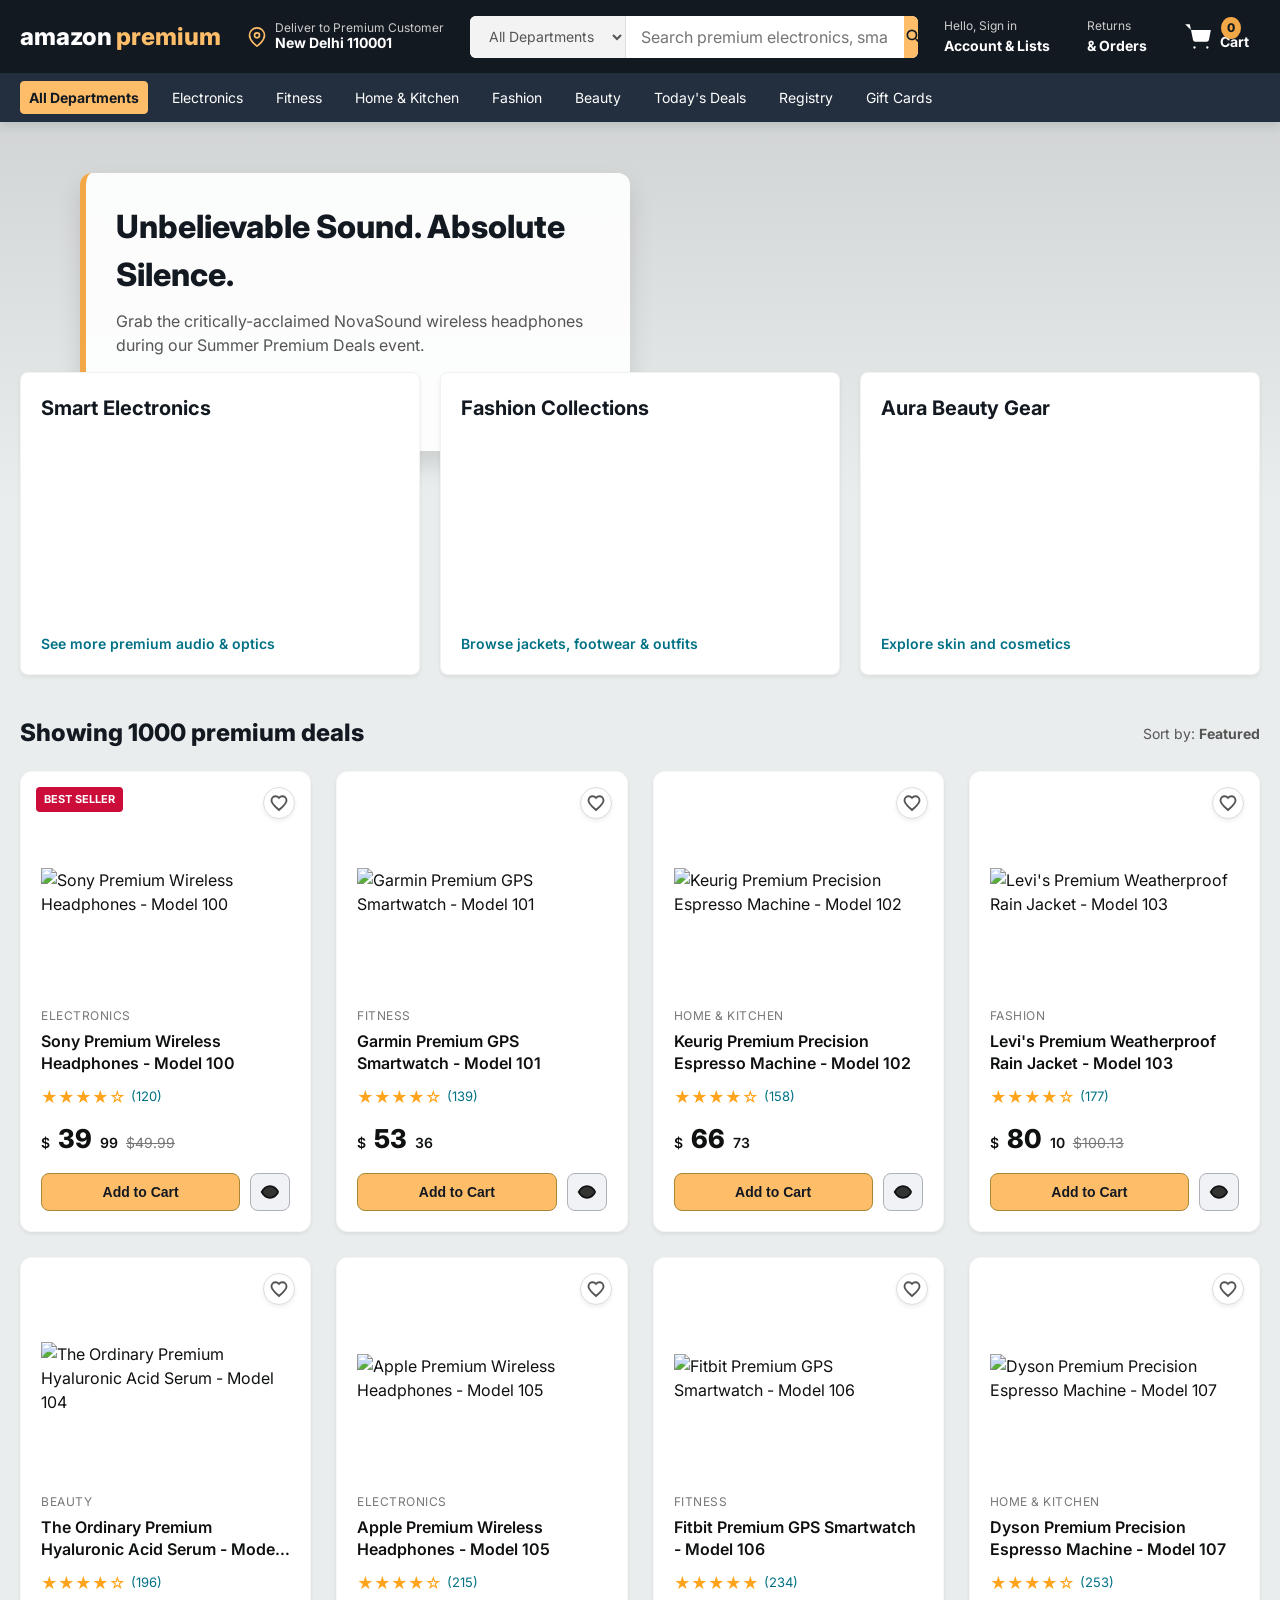
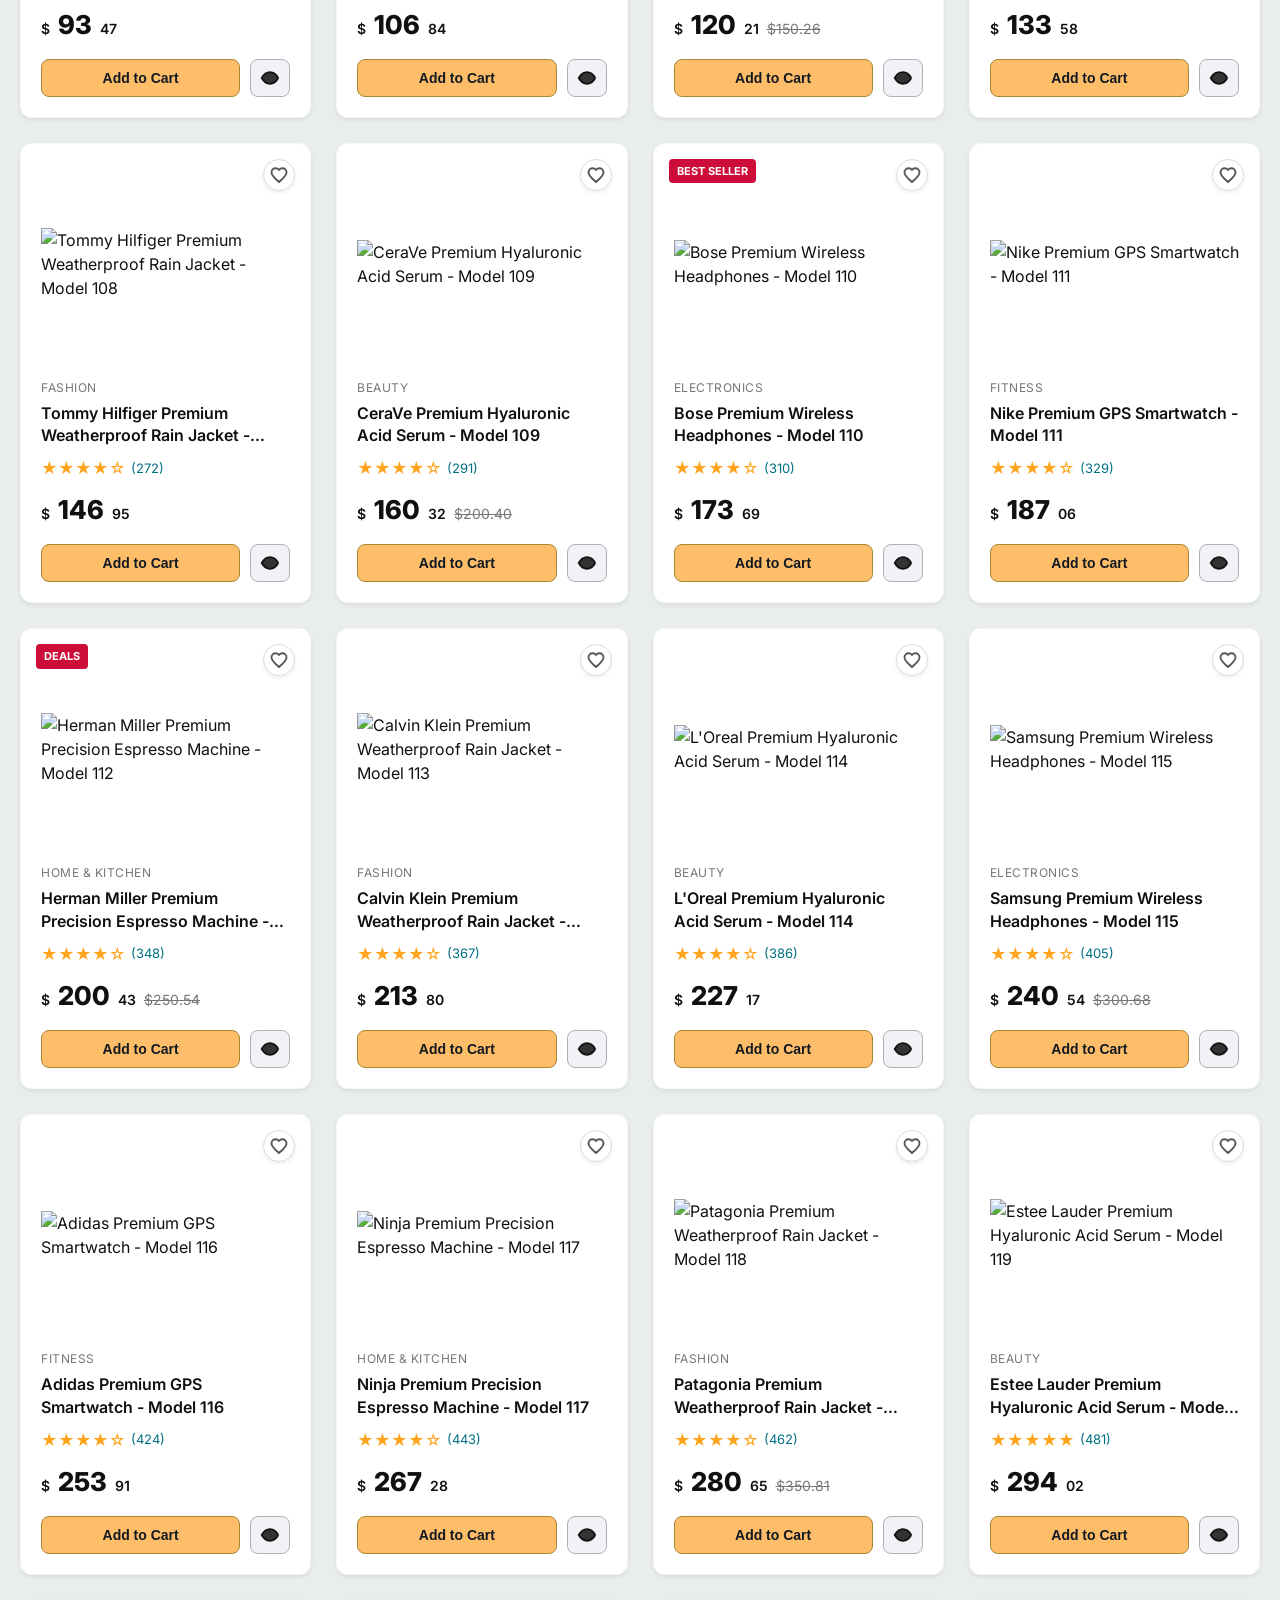
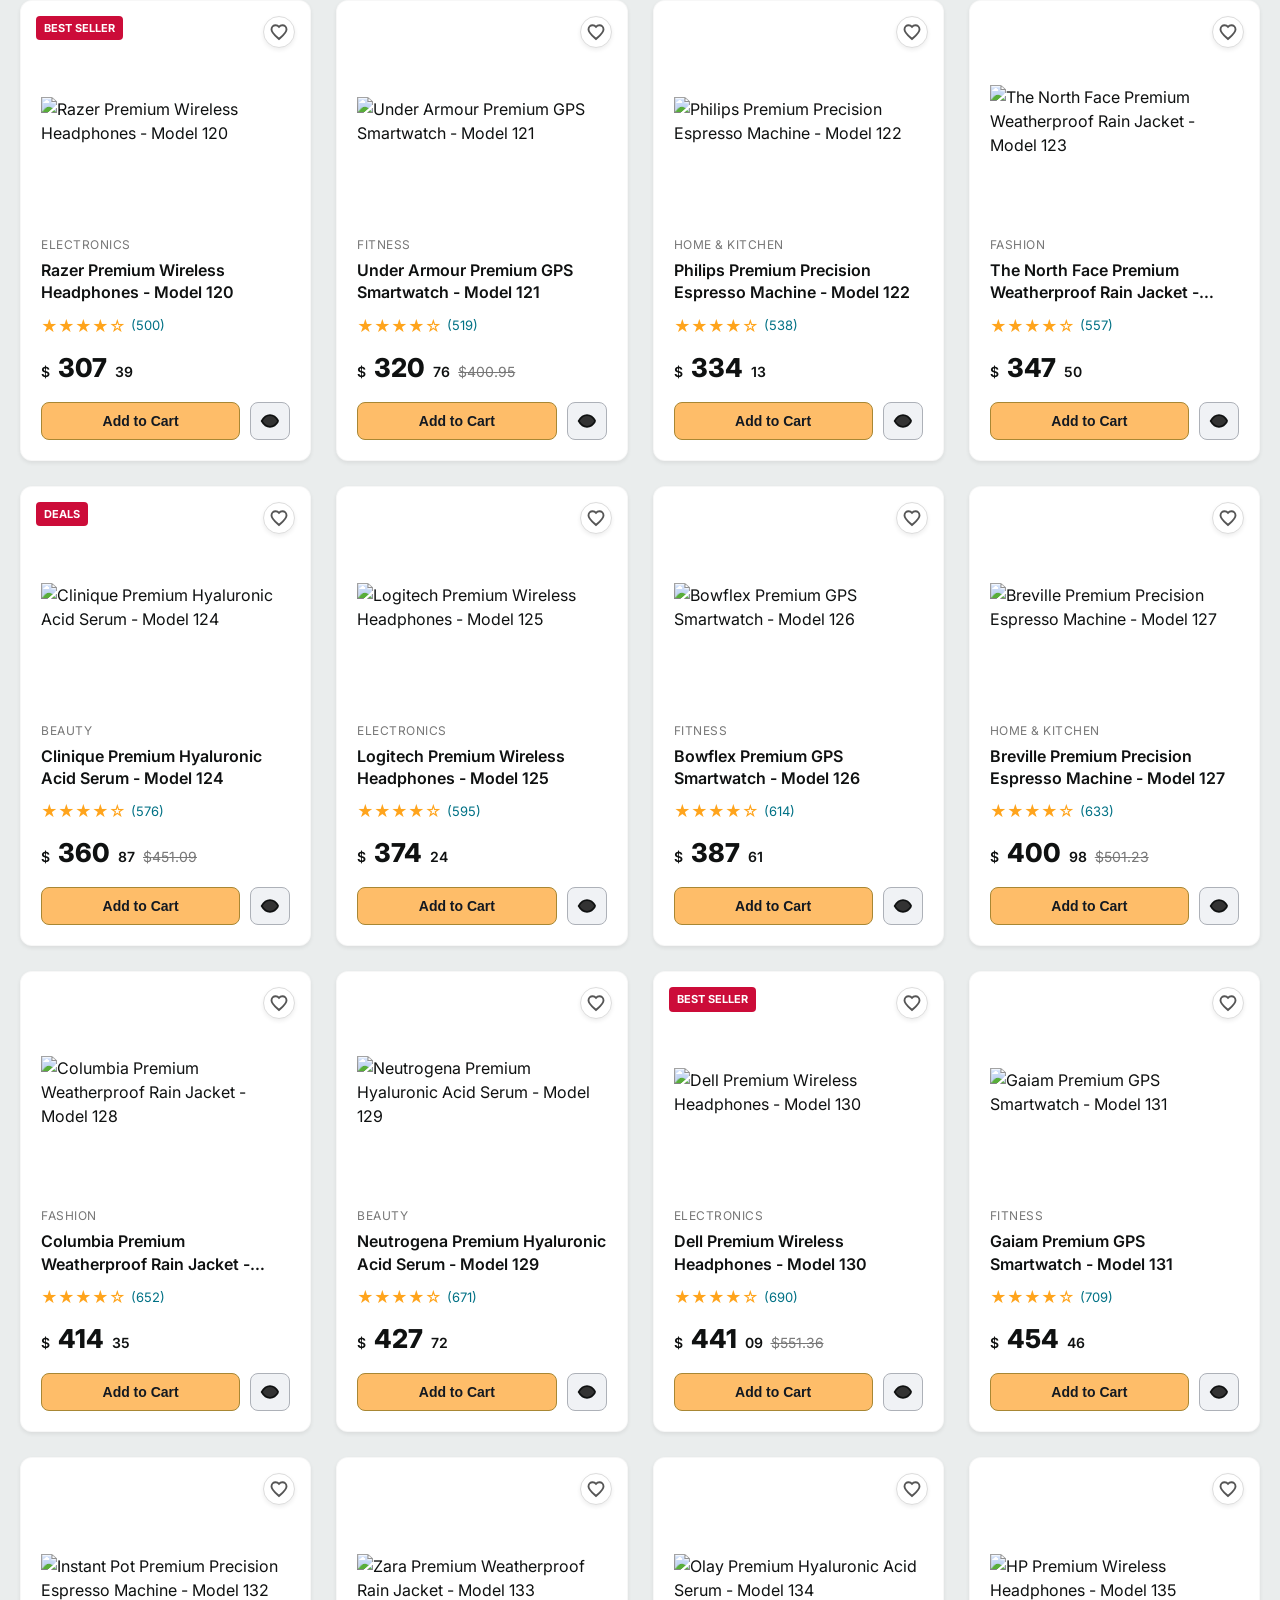
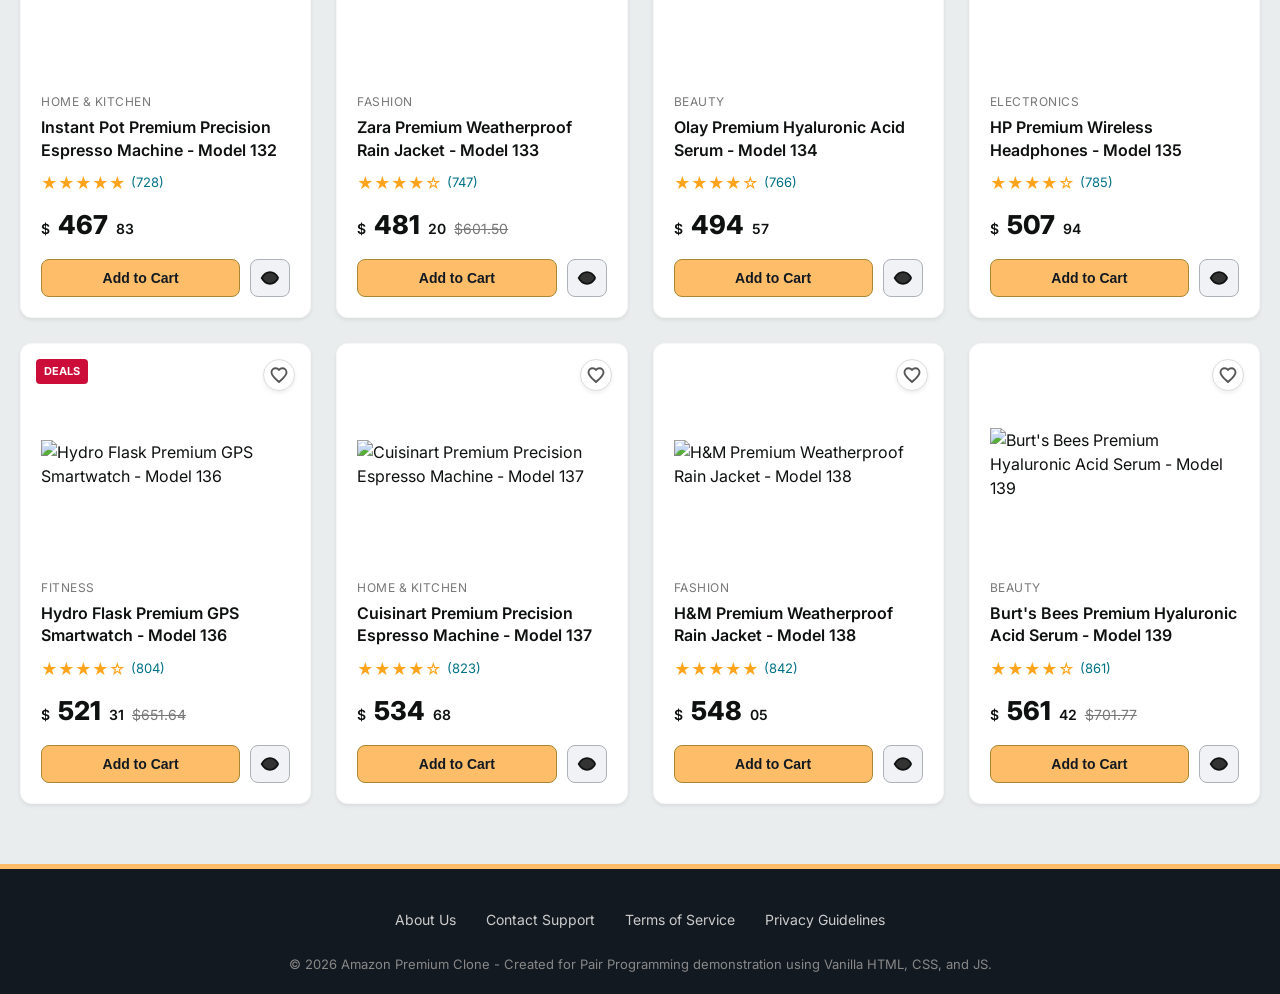
==== index.html @ 6dd083dd "Initial commit - Amazon Premium clone with 1000 products" ====
<!DOCTYPE html>
<html lang="en">
<head>
  <meta charset="UTF-8">
  <meta name="viewport" content="width=device-width, initial-scale=1.0">
  <title>Amazon Premium - Shop Smart Deals</title>
  <meta name="description" content="Discover premium electronics, home essentials, wellness fitness gear, and modern accessories on Amazon Premium. Fast simulated checkout and dynamic interactive features.">
  <link rel="stylesheet" href="styles.css">
  <link rel="preconnect" href="https://fonts.googleapis.com">
  <link rel="preconnect" href="https://fonts.gstatic.com" crossorigin>
  <link href="https://fonts.googleapis.com/css2?family=Inter:wght@300;400;500;600;700;800&display=swap" rel="stylesheet">
</head>
<body>

  <!-- Top Sticky Navigation Header -->
  <header>
    <div class="nav-main">
      <!-- Amazon Premium Logo -->
      <a href="#" class="brand-logo" id="header-logo">
        amazon<span>premium</span>
      </a>

      <!-- Delivery Location Selector (Interactive Mock) -->
      <div class="nav-location" id="nav-delivery-target" onclick="openAddressModal()">
        <!-- SVG Pin Icon -->
        <svg width="20" height="20" viewBox="0 0 24 24" fill="none" stroke="#febd69" stroke-width="2">
          <path d="M21 10c0 7-9 13-9 13s-9-6-9-13a9 9 0 0 1 18 0z"></path>
          <circle cx="12" cy="10" r="3"></circle>
        </svg>
        <div class="nav-location-text" id="header-delivery-label">
          Deliver to Customer
          <strong>New Delhi 110001</strong>
        </div>
      </div>

      <!-- Live Search / Category Filters Bar -->
      <div class="nav-search">
        <select class="search-select" id="search-dept-select">
          <option value="All">All Departments</option>
          <option value="Electronics">Electronics</option>
          <option value="Fitness">Fitness</option>
          <option value="Home & Kitchen">Home & Kitchen</option>
          <option value="Fashion">Fashion</option>
          <option value="Beauty">Beauty</option>
        </select>
        <input type="text" class="search-input" placeholder="Search premium electronics, smart home, fitness gear..." id="search-input-field">
        <button class="search-btn" id="search-submit-btn">
          <svg viewBox="0 0 24 24">
            <path d="M15.5 14h-.79l-.28-.27A6.471 6.471 0 0 0 16 9.5 6.5 6.5 0 1 0 9.5 16c1.61 0 3.09-.59 4.23-1.57l.27.28v.79l5 4.99L20.49 19l-4.99-5zm-6 0C7.01 14 5 11.99 5 9.5S7.01 5 9.5 5 14 7.01 14 9.5 11.99 14 9.5 14z"/>
          </svg>
        </button>
      </div>

      <!-- Right Header Actions -->
      <div class="nav-right-options">
        <!-- Interactive Sign-In Button Trigger -->
        <div class="nav-opt" id="header-account-trigger-text" onclick="openAccountModal()">
          <span class="nav-opt-line-1">Hello, Sign in</span>
          <span class="nav-opt-line-2">Account & Lists</span>
        </div>

        <div class="nav-opt" onclick="openTrackingModal()">
          <span class="nav-opt-line-1">Returns</span>
          <span class="nav-opt-line-2">& Orders</span>
        </div>

        <!-- Interactive Cart Trigger Badge -->
        <div class="nav-cart" id="nav-cart-trigger" onclick="toggleCartDrawer(true)">
          <svg viewBox="0 0 24 24">
            <circle cx="9" cy="21" r="1"></circle>
            <circle cx="20" cy="21" r="1"></circle>
            <path d="M1 1h4l2.68 13.39a2 2 0 0 0 2 1.61h9.72a2 2 0 0 0 2-1.61L23 6H6"></path>
          </svg>
          <span class="cart-count" id="cart-count-badge">0</span>
          <span class="nav-opt-line-2" style="margin-top: 10px;">Cart</span>
        </div>
      </div>
    </div>

    <!-- Sub-navigation Category Departments -->
    <div class="nav-sub">
      <div class="nav-sub-item active" data-category="All">All Departments</div>
      <div class="nav-sub-item" data-category="Electronics">Electronics</div>
      <div class="nav-sub-item" data-category="Fitness">Fitness</div>
      <div class="nav-sub-item" data-category="Home & Kitchen">Home & Kitchen</div>
      <div class="nav-sub-item" data-category="Fashion">Fashion</div>
      <div class="nav-sub-item" data-category="Beauty">Beauty</div>
      <div class="nav-sub-item" onclick="showDashboard('deals')">Today's Deals</div>
      <div class="nav-sub-item" onclick="showDashboard('registry')">Registry</div>
      <div class="nav-sub-item" onclick="showDashboard('giftcards')">Gift Cards</div>
    </div>
  </header>

  <!-- Auto-sliding Premium Hero Banner Carousel -->
  <section class="hero-slider">
    <!-- Slide 1 -->
    <div class="slide active" style="background-image: linear-gradient(rgba(0,0,0,0.1), rgba(234,237,237,1)), url('https://images.unsplash.com/photo-1607082348824-0a96f2a4b9da?auto=format&fit=crop&w=1600&q=80');">
      <div class="slide-content">
        <h2>Unbelievable Sound. Absolute Silence.</h2>
        <p>Grab the critically-acclaimed NovaSound wireless headphones during our Summer Premium Deals event.</p>
        <a href="#products-feed" class="slide-btn">Shop Deal Now</a>
      </div>
    </div>
    <!-- Slide 2 -->
    <div class="slide" style="background-image: linear-gradient(rgba(0,0,0,0.1), rgba(234,237,237,1)), url('https://images.unsplash.com/photo-1483985988355-763728e1935b?auto=format&fit=crop&w=1600&q=80');">
      <div class="slide-content">
        <h2>Modern Living Redefined</h2>
        <p>Elevate your everyday spaces with smart barista makers, lumbar ergonomic office units, and hands-free LiDAR robot sweepers.</p>
        <a href="#products-feed" class="slide-btn">Explore Home Essentials</a>
      </div>
    </div>
  </section>

  <!-- Main Feed Area -->
  <main>
    <!-- Featured Promotion Cards Tiles -->
    <div class="category-promo-grid">
      <div class="promo-card">
        <h3>Smart Electronics</h3>
        <div class="promo-image-container">
          <div style="background: url('https://images.unsplash.com/photo-1527443224154-c4a3942d3acf?auto=format&fit=crop&w=400&q=80');"></div>
        </div>
        <a href="#products-feed" class="promo-link" onclick="document.querySelector('[data-category=Electronics]').click()">See more premium audio & optics</a>
      </div>

      <div class="promo-card">
        <h3>Fashion Collections</h3>
        <div class="promo-image-container">
          <div style="background: url('https://images.unsplash.com/photo-1525507119028-ed4c629a60a3?auto=format&fit=crop&w=400&q=80');"></div>
        </div>
        <a href="#products-feed" class="promo-link" onclick="document.querySelector('[data-category=Fashion]').click()">Browse jackets, footwear & outfits</a>
      </div>

      <div class="promo-card">
        <h3>Aura Beauty Gear</h3>
        <div class="promo-image-container">
          <div style="background: url('https://images.unsplash.com/photo-1596462502278-27bfdc403348?auto=format&fit=crop&w=400&q=80');"></div>
        </div>
        <a href="#products-feed" class="promo-link" onclick="document.querySelector('[data-category=Beauty]').click()">Explore skin and cosmetics</a>
      </div>
    </div>

    <!-- Active Products Feed Grid Title -->
    <div class="products-section-title" id="products-feed-title-row">
      <span id="results-count">Showing 1000 premium deals</span>
      <span style="font-size: 14px; font-weight: normal; color: #555;">Sort by: <strong>Featured</strong></span>
    </div>

    <div class="products-feed-grid" id="products-feed">
      <!-- Dynamic Products injected by app.js -->
    </div>

    <!-- ================= DYNAMIC DASHBOARD PANELS ================= -->

    <!-- PANEL 1: TODAY'S DEALS -->
    <div class="dashboard-view-panel" id="dashboard-deals">
      <h2 style="margin-bottom: 10px; color: var(--amazon-dark); font-size: 26px;">Today's Lightning Deals</h2>
      <p style="color: #666; margin-bottom: 20px;">Limited-time offers on premium items. Grab yours before they are fully claimed!</p>
      
      <div class="deals-timer-row">
        <span>⚡ LIGHTNING OFFERS ACTIVE</span>
        <span style="font-size: 18px;">Deals Expire In: <strong id="deals-time-string" style="color: #cc0c39;">04h : 30m : 00s</strong></span>
      </div>

      <div class="deals-grid" id="deals-items-grid">
        <!-- Injected dynamically in app.js -->
      </div>
    </div>

    <!-- PANEL 2: REGISTRY -->
    <div class="dashboard-view-panel" id="dashboard-registry">
      <h2 style="margin-bottom: 10px; color: var(--amazon-dark); font-size: 26px;">Premium Registry Finder</h2>
      <p style="color: #666; margin-bottom: 25px;">Create a collection of products for your life's milestone celebrations or browse active registries.</p>
      
      <div class="giftcard-layout" style="grid-template-columns: 1.2fr 1fr;">
        <!-- Find / Create Form -->
        <div style="border: 1px solid #ddd; border-radius: 8px; padding: 25px; background-color: #fafafa;">
          <h3 style="margin-bottom: 15px; color: var(--amazon-dark);">Create Your Registry</h3>
          <form id="registry-form-tag" onsubmit="createNewRegistry(event)">
            <div class="form-group">
              <label for="registry-creator-name">Registrant Name</label>
              <input type="text" id="registry-creator-name" class="form-control" placeholder="E.g., Sarah & John" required>
            </div>
            <div class="form-group">
              <label for="registry-creator-type">Celebration Type</label>
              <select id="registry-creator-type" class="form-control" style="background-color: white;">
                <option value="Wedding">Wedding Celebration</option>
                <option value="Baby Shower">Baby Shower / Infant arrival</option>
                <option value="Housewarming">New Housewarming List</option>
                <option value="Birthday">Special Birthday Registry</option>
              </select>
            </div>
            <div class="form-group">
              <label for="registry-creator-date">Event Date</label>
              <input type="date" id="registry-creator-date" class="form-control" required>
            </div>
            <button type="submit" class="btn-primary" style="width: 100%; padding: 12px; margin-top: 10px;">Register List Securely</button>
          </form>
        </div>

        <!-- Registry Feed -->
        <div>
          <h3 style="margin-bottom: 15px; color: var(--amazon-dark);">Active Community Registries</h3>
          <div id="active-registries-feed">
            <!-- Injected dynamically in app.js -->
          </div>
        </div>
      </div>
    </div>

    <!-- PANEL 3: GIFT CARDS -->
    <div class="dashboard-view-panel" id="dashboard-giftcards">
      <h2 style="margin-bottom: 10px; color: var(--amazon-dark); font-size: 26px;">Amazon Premium Gift Cards Wallet</h2>
      <p style="color: #666; margin-bottom: 35px;">Check balance, claim card codes, or purchase digital designs instantly.</p>
      
      <div class="giftcard-layout">
        <!-- Interactive Claim Box -->
        <div>
          <div class="giftcard-promo-card">
            <h3>amazon premium</h3>
            <div>
              <span style="font-size: 13px; opacity: 0.8; display: block;">Premium Member Wallet Balance</span>
              <strong style="font-size: 32px;" id="giftcard-wallet-bal">$0.00</strong>
            </div>
          </div>
          
          <div style="border: 1px solid #ddd; border-radius: 8px; padding: 25px; margin-top: 25px; background: #fafafa;">
            <h4 style="margin-bottom: 10px;">Claim a Gift Card Code</h4>
            <p style="font-size: 13px; color: #666; margin-bottom: 15px;">Try typing simulated codes like <strong>AMZ-GIFT-50</strong> (claims $50) or <strong>AMZ-GIFT-100</strong> (claims $100) to credit your wallet!</p>
            <div class="form-group">
              <input type="text" id="giftcard-code-input" class="form-control" placeholder="E.g., AMZ-GIFT-100" style="text-transform: uppercase;">
            </div>
            <button class="btn-primary" style="width: 100%; padding: 12px;" onclick="claimGiftCardCode()">Redeem Balance</button>
          </div>
        </div>

        <!-- Design Catalog -->
        <div>
          <h3 style="margin-bottom: 15px; color: var(--amazon-dark);">Select Gift Card Designs</h3>
          <div style="display: grid; grid-template-columns: 1fr 1fr; gap: 15px;">
            <div style="border: 1px solid #ddd; border-radius: 8px; padding: 15px; cursor: pointer; text-align: center;" onclick="alert('Design Selected: Premium Gold Card')">
              <div style="height: 100px; background: linear-gradient(135deg, #bf953f, #fcf6ba, #b38728, #fbf5b7); border-radius: 6px; margin-bottom: 10px; display: flex; align-items: center; justify-content: center; font-weight: 800; color: #5c4308;">GOLD</div>
              <span>Premium Gold</span>
            </div>
            <div style="border: 1px solid #ddd; border-radius: 8px; padding: 15px; cursor: pointer; text-align: center;" onclick="alert('Design Selected: Cobalt Blue Card')">
              <div style="height: 100px; background: linear-gradient(135deg, #1e3c72, #2a5298); border-radius: 6px; margin-bottom: 10px; display: flex; align-items: center; justify-content: center; font-weight: 800; color: white;">COBALT</div>
              <span>Cobalt Blue</span>
            </div>
          </div>
        </div>
      </div>
    </div>

    <!-- PANEL 4: WISHLIST -->
    <div class="dashboard-view-panel" id="dashboard-wishlist">
      <h2 style="margin-bottom: 10px; color: var(--amazon-dark); font-size: 26px;">Your Shopping Wishlist</h2>
      <p style="color: #666; margin-bottom: 25px;">Your saved deals are kept safe here. Drag them directly into your shopping cart whenever you are ready.</p>
      
      <div class="wishlist-panel-grid" id="wishlist-items-grid">
        <!-- Injected dynamically in app.js -->
      </div>
    </div>

  </main>

  <!-- Interactive Slide-out Shopping Cart Drawer -->
  <div class="cart-drawer-overlay" id="cart-drawer-overlay" onclick="toggleCartDrawer(false)">
    <div class="cart-drawer" onclick="event.stopPropagation()">
      <div class="cart-header">
        <h3>Shopping Cart</h3>
        <button class="close-drawer-btn" onclick="toggleCartDrawer(false)">&times;</button>
      </div>
      <div class="cart-items-list" id="cart-items-list">
        <!-- Injected dynamically -->
      </div>
      <div class="cart-footer">
        <div class="cart-total-row">
          <span>Subtotal:</span>
          <span id="cart-subtotal">$0.00</span>
        </div>
        <button class="cart-checkout-btn" onclick="openCheckout()">Proceed to Checkout</button>
      </div>
    </div>
  </div>

  <!-- Immersive Product Details Modal (Tabbed) -->
  <div class="modal-overlay" id="quickview-modal-overlay" onclick="closeModal('quickview-modal-overlay')">
    <div class="modal-content" onclick="event.stopPropagation()">
      <button class="close-modal-btn" onclick="closeModal('quickview-modal-overlay')">&times;</button>
      <div id="quickview-modal-body">
        <!-- Injected dynamically -->
      </div>
    </div>
  </div>

  <!-- Sign-In / Account Center Modal -->
  <div class="modal-overlay" id="account-modal-overlay" onclick="closeModal('account-modal-overlay')">
    <div class="modal-content" style="max-width: 500px;" onclick="event.stopPropagation()">
      <button class="close-modal-btn" onclick="closeModal('account-modal-overlay')">&times;</button>
      <div class="checkout-layout" style="padding: 30px;" id="account-modal-body-panel">
        <!-- Injected dynamically in app.js -->
      </div>
    </div>
  </div>

  <!-- Address Selection Modal -->
  <div class="modal-overlay" id="address-modal-overlay" onclick="closeModal('address-modal-overlay')">
    <div class="modal-content" style="max-width: 500px;" onclick="event.stopPropagation()">
      <button class="close-modal-btn" onclick="closeModal('address-modal-overlay')">&times;</button>
      <div class="checkout-layout" style="padding: 30px;">
        <h3 style="margin-bottom: 20px; color: var(--amazon-dark);">Choose Your Shipping Address</h3>
        
        <div class="form-group">
          <label for="addr-name">Full Name</label>
          <input type="text" id="addr-name" class="form-control" placeholder="Recipient full name">
        </div>
        
        <div class="form-group">
          <label for="addr-street">Street Address</label>
          <input type="text" id="addr-street" class="form-control" placeholder="Flat, House no., Building, Company, Street">
        </div>
        
        <div style="display: grid; grid-template-columns: 1.2fr 1fr; gap: 15px;">
          <div class="form-group">
            <label for="addr-city">City</label>
            <input type="text" id="addr-city" class="form-control" placeholder="City">
          </div>
          <div class="form-group">
            <label for="addr-zip">Pincode / ZIP</label>
            <input type="text" id="addr-zip" class="form-control" placeholder="6-digit ZIP">
          </div>
        </div>
        
        <div class="form-group">
          <label for="addr-country">Country/Region</label>
          <select id="addr-country" class="form-control" style="background-color: white;">
            <option value="India">India</option>
            <option value="United States">United States</option>
            <option value="United Kingdom">United Kingdom</option>
            <option value="Canada">Canada</option>
            <option value="Australia">Australia</option>
          </select>
        </div>
        
        <button class="btn-primary" style="width: 100%; padding: 12px; margin-top: 15px;" onclick="saveAddress()">Apply & Update Address</button>
      </div>
    </div>
  </div>

  <!-- Shipment Tracking Modal -->
  <div class="modal-overlay" id="tracking-modal-overlay" onclick="closeModal('tracking-modal-overlay')">
    <div class="modal-content" style="max-width: 650px;" onclick="event.stopPropagation()">
      <button class="close-modal-btn" onclick="closeModal('tracking-modal-overlay')">&times;</button>
      <div class="checkout-layout" style="padding: 30px;">
        <h3 style="margin-bottom: 25px; color: var(--amazon-dark); font-size: 22px;">Simulated Shipment Tracking</h3>
        
        <div id="tracking-orders-list">
          <!-- Injected dynamically in app.js -->
        </div>
      </div>
    </div>
  </div>

  <!-- Interactive Multi-Step Checkout Modal -->
  <div class="modal-overlay" id="checkout-modal-overlay" onclick="closeModal('checkout-modal-overlay')">
    <div class="modal-content" style="max-width: 600px;" onclick="event.stopPropagation()">
      <button class="close-modal-btn" onclick="closeModal('checkout-modal-overlay')">&times;</button>
      <div class="checkout-layout">
        <!-- Step indicators bar -->
        <div class="checkout-steps-nav">
          <div class="step-indicator active"><span>1</span>Shipping</div>
          <div class="step-indicator"><span>2</span>Payment</div>
          <div class="step-indicator"><span>3</span>Completed</div>
        </div>

        <!-- Step 1: Shipping Address -->
        <div class="checkout-pane active" id="checkout-step-1">
          <h3>Shipping Destination</h3>
          <div class="form-group">
            <label for="shipping-name">Full Name</label>
            <input type="text" id="shipping-name" class="form-control" placeholder="Enter recipient's full name" value="John Doe">
          </div>
          <div class="form-group">
            <label for="shipping-address">Delivery Address</label>
            <input type="text" id="shipping-address" class="form-control" placeholder="Street Address, City, Pincode" value="742 Evergreen Terrace, New Delhi, 110001">
          </div>
          <div class="form-group">
            <label for="shipping-phone">Phone Number</label>
            <input type="text" id="shipping-phone" class="form-control" placeholder="Mobile contact number" value="+91 98765 43210">
          </div>
        </div>

        <!-- Step 2: Payment Gateway -->
        <div class="checkout-pane" id="checkout-step-2">
          <h3>Payment Information</h3>
          <div class="form-group">
            <label for="card-name">Name on Card</label>
            <input type="text" id="card-name" class="form-control" placeholder="Name exact to card" value="John Doe">
          </div>
          <div class="form-group">
            <label for="card-number">Card Number</label>
            <input type="text" id="card-number" class="form-control" placeholder="1111-2222-3333-4444" value="4111222233334444">
          </div>
          <div style="display: grid; grid-template-columns: 1fr 1fr; gap: 15px;">
            <div class="form-group">
              <label for="card-expiry">Expiry Date</label>
              <input type="text" id="card-expiry" class="form-control" placeholder="MM/YY" value="12/28">
            </div>
            <div class="form-group">
              <label for="card-cvv">CVV</label>
              <input type="password" id="card-cvv" class="form-control" placeholder="123" value="999">
            </div>
          </div>
        </div>

        <!-- Step 3: Success Screen -->
        <div class="checkout-pane" id="checkout-step-3">
          <div class="order-success-screen">
            <div class="success-icon-wrap">✔</div>
            <h2>Order Placed Successfully!</h2>
            <p>Your premium transaction was approved. A confirmation receipt has been sent to your registered email account.</p>
            <p style="font-size: 14px; color: #777;">Estimated Simulated Delivery: <strong>1-2 business days</strong></p>
          </div>
        </div>

        <!-- Checkout Buttons -->
        <div class="checkout-nav-buttons">
          <button class="btn-secondary" style="padding: 10px 20px; font-weight: 700;" id="checkout-prev-btn" onclick="checkoutPrev()">Back</button>
          <button class="btn-primary" style="padding: 10px 25px;" id="checkout-next-btn" onclick="checkoutNext()">Continue to Payment</button>
        </div>
      </div>
    </div>
  </div>

  <!-- Premium Dark Footer -->
  <footer>
    <div class="footer-links">
      <a href="#" onclick="alert('Welcome to Amazon Premium - a simulated project!')">About Us</a>
      <a href="#" onclick="alert('Support system online: How can we assist you today?')">Contact Support</a>
      <a href="#" onclick="alert('Simulation Terms of Service Active')">Terms of Service</a>
      <a href="#" onclick="alert('Privacy Policy Verified')">Privacy Guidelines</a>
    </div>
    <p class="footer-copyright">© 2026 Amazon Premium Clone - Created for Pair Programming demonstration using Vanilla HTML, CSS, and JS.</p>
  </footer>

  <script src="app.js"></script>
</body>
</html>
---- styles.css ----
/* Modern CSS Reset & Core Styling */
:root {
  --amazon-dark: #131921;
  --amazon-light: #232f3e;
  --amazon-accent: #febd69;
  --amazon-accent-hover: #f3a847;
  --amazon-text: #0f1111;
  --bg-main: #eaeded;
  --card-bg: #ffffff;
  --border-color: #ddd;
  --transition-smooth: all 0.3s cubic-bezier(0.25, 0.8, 0.25, 1);
  --shadow-subtle: 0 2px 4px rgba(0,0,0,0.07);
  --shadow-premium: 0 12px 24px rgba(0,0,0,0.12);
  --font-family: 'Inter', system-ui, -apple-system, BlinkMacSystemFont, "Segoe UI", Roboto, sans-serif;
}

* {
  box-sizing: border-box;
  margin: 0;
  padding: 0;
}

body {
  font-family: var(--font-family);
  background-color: var(--bg-main);
  color: var(--amazon-text);
  overflow-x: hidden;
  line-height: 1.5;
}

/* Scrollbar customization */
::-webkit-scrollbar {
  width: 8px;
}
::-webkit-scrollbar-track {
  background: var(--bg-main);
}
::-webkit-scrollbar-thumb {
  background: #a0a0a0;
  border-radius: 4px;
}
::-webkit-scrollbar-thumb:hover {
  background: #787878;
}

/* Navigation bar */
header {
  position: sticky;
  top: 0;
  z-index: 100;
  box-shadow: 0 4px 10px rgba(0, 0, 0, 0.1);
}

.nav-main {
  background-color: var(--amazon-dark);
  color: white;
  display: flex;
  align-items: center;
  justify-content: space-between;
  padding: 10px 20px;
  gap: 15px;
}

.brand-logo {
  display: flex;
  align-items: center;
  gap: 4px;
  font-size: 24px;
  font-weight: 800;
  color: white;
  text-decoration: none;
  transition: var(--transition-smooth);
}

.brand-logo span {
  color: var(--amazon-accent);
}

.brand-logo:hover {
  opacity: 0.9;
}

.nav-location {
  display: flex;
  align-items: center;
  gap: 8px;
  cursor: pointer;
  padding: 6px 10px;
  border: 1px solid transparent;
  border-radius: 4px;
  transition: var(--transition-smooth);
}

.nav-location:hover {
  border-color: white;
}

.nav-location svg {
  width: 20px;
  height: 20px;
  stroke: var(--amazon-accent);
}

.nav-location-text {
  font-size: 12px;
  color: #ccc;
  line-height: 1.2;
}

.nav-location-text strong {
  font-size: 14px;
  color: white;
  display: block;
}

/* Search bar */
.nav-search {
  display: flex;
  flex: 1;
  max-width: 800px;
  height: 42px;
  border-radius: 6px;
  overflow: hidden;
  background-color: white;
  transition: var(--transition-smooth);
}

.nav-search:focus-within {
  box-shadow: 0 0 0 3px var(--amazon-accent);
}

.search-select {
  background-color: #f3f3f3;
  border: none;
  padding: 0 15px;
  font-family: inherit;
  font-size: 14px;
  color: #555;
  cursor: pointer;
  outline: none;
  border-right: 1px solid #ddd;
}

.search-input {
  flex: 1;
  border: none;
  padding: 0 15px;
  font-size: 16px;
  outline: none;
  font-family: inherit;
}

.search-btn {
  background-color: var(--amazon-accent);
  border: none;
  width: 50px;
  cursor: pointer;
  display: flex;
  align-items: center;
  justify-content: center;
  transition: var(--transition-smooth);
}

.search-btn:hover {
  background-color: var(--amazon-accent-hover);
}

.search-btn svg {
  width: 20px;
  height: 20px;
  fill: var(--amazon-dark);
}

/* Right Nav Buttons */
.nav-right-options {
  display: flex;
  align-items: center;
  gap: 15px;
}

.nav-opt {
  padding: 6px 10px;
  border: 1px solid transparent;
  border-radius: 4px;
  cursor: pointer;
  color: white;
  text-decoration: none;
  transition: var(--transition-smooth);
}

.nav-opt:hover {
  border-color: white;
}

.nav-opt-line-1 {
  font-size: 12px;
  color: #ccc;
  display: block;
}

.nav-opt-line-2 {
  font-size: 14px;
  font-weight: 700;
  display: block;
}

.nav-cart {
  position: relative;
  display: flex;
  align-items: center;
  gap: 8px;
  padding: 6px 10px;
  border: 1px solid transparent;
  border-radius: 4px;
  cursor: pointer;
  transition: var(--transition-smooth);
}

.nav-cart:hover {
  border-color: white;
}

.nav-cart svg {
  width: 28px;
  height: 28px;
  fill: white;
}

.cart-count {
  position: absolute;
  top: 2px;
  right: 18px;
  background-color: var(--amazon-accent-hover);
  color: var(--amazon-dark);
  font-weight: 800;
  font-size: 12px;
  border-radius: 50%;
  padding: 2px 6px;
  min-width: 20px;
  text-align: center;
}

/* Sub-navigation bar */
.nav-sub {
  background-color: var(--amazon-light);
  color: white;
  display: flex;
  align-items: center;
  padding: 8px 20px;
  gap: 15px;
  font-size: 14px;
}

.nav-sub-item {
  cursor: pointer;
  padding: 5px 8px;
  border: 1px solid transparent;
  border-radius: 4px;
  transition: var(--transition-smooth);
}

.nav-sub-item:hover {
  border-color: white;
}

.nav-sub-item.active {
  background-color: var(--amazon-accent);
  color: var(--amazon-dark);
  font-weight: 700;
  border-color: var(--amazon-accent);
}

/* Hero Carousel Section */
.hero-slider {
  position: relative;
  height: 380px;
  overflow: hidden;
  margin-bottom: -150px;
  z-index: 1;
}

.hero-slider.hide {
  display: none;
}

.slide {
  position: absolute;
  top: 0;
  left: 0;
  width: 100%;
  height: 100%;
  opacity: 0;
  transition: opacity 0.8s ease-in-out;
  background-size: cover;
  background-position: center;
  display: flex;
  align-items: center;
  padding-left: 80px;
}

.slide.active {
  opacity: 1;
}

.slide-content {
  max-width: 550px;
  background: rgba(255, 255, 255, 0.9);
  backdrop-filter: blur(10px);
  padding: 30px;
  border-radius: 12px;
  box-shadow: var(--shadow-premium);
  border-left: 6px solid var(--amazon-accent-hover);
}

.slide-content h2 {
  font-size: 32px;
  font-weight: 800;
  color: var(--amazon-dark);
  margin-bottom: 10px;
}

.slide-content p {
  font-size: 16px;
  color: #555;
  margin-bottom: 20px;
}

.slide-btn {
  display: inline-block;
  background-color: var(--amazon-accent);
  color: var(--amazon-dark);
  padding: 10px 24px;
  font-weight: 700;
  text-decoration: none;
  border-radius: 6px;
  transition: var(--transition-smooth);
}

.slide-btn:hover {
  background-color: var(--amazon-accent-hover);
  transform: translateY(-2px);
}

/* Main Container Layout */
main {
  max-width: 1500px;
  margin: 0 auto;
  padding: 20px;
  position: relative;
  z-index: 2;
}

/* Dynamic Dashboards (Today's Deals, Gift Cards, Registry) */
.dashboard-view-panel {
  display: none;
  background-color: var(--card-bg);
  border-radius: 12px;
  padding: 30px;
  box-shadow: var(--shadow-subtle);
  margin-top: 10px;
  margin-bottom: 40px;
  animation: fadeIn 0.4s ease;
}

.dashboard-view-panel.active {
  display: block;
}

/* Today's Deals Styles */
.deals-timer-row {
  display: flex;
  justify-content: space-between;
  align-items: center;
  background: #fdf6e2;
  border: 1px solid #f5d680;
  padding: 15px 25px;
  border-radius: 8px;
  margin-bottom: 25px;
  font-weight: 600;
}

.deals-grid {
  display: grid;
  grid-template-columns: repeat(auto-fill, minmax(280px, 1fr));
  gap: 25px;
}

.deal-card {
  border: 1px solid var(--border-color);
  border-radius: 10px;
  padding: 15px;
  display: flex;
  flex-direction: column;
  background: white;
}

.deal-card img {
  height: 180px;
  object-fit: contain;
  margin-bottom: 10px;
}

.deal-claim-bar-bg {
  height: 6px;
  background-color: #eee;
  border-radius: 3px;
  overflow: hidden;
  margin: 10px 0;
}

.deal-claim-bar-fill {
  height: 100%;
  background-color: #cc0c39;
  transition: width 0.5s ease;
}

/* Gift Cards Styles */
.giftcard-layout {
  display: grid;
  grid-template-columns: 1fr 1.2fr;
  gap: 40px;
}

.giftcard-promo-card {
  background: linear-gradient(135deg, #131921 0%, #232f3e 100%);
  color: white;
  border-radius: 12px;
  padding: 35px;
  display: flex;
  flex-direction: column;
  justify-content: space-between;
  height: 250px;
  box-shadow: var(--shadow-premium);
  position: relative;
  overflow: hidden;
}

.giftcard-promo-card::after {
  content: 'amazon';
  position: absolute;
  bottom: -20px;
  right: -20px;
  font-size: 100px;
  opacity: 0.05;
  font-weight: 800;
}

/* Category Grid Tiles */
.category-promo-grid {
  display: grid;
  grid-template-columns: repeat(auto-fit, minmax(280px, 1fr));
  gap: 20px;
  margin-bottom: 40px;
}

.category-promo-grid.hide {
  display: none;
}

.promo-card {
  background-color: var(--card-bg);
  padding: 20px;
  border-radius: 8px;
  box-shadow: var(--shadow-subtle);
  display: flex;
  flex-direction: column;
  justify-content: space-between;
  transition: var(--transition-smooth);
  border: 1px solid rgba(0,0,0,0.05);
}

.promo-card:hover {
  transform: translateY(-5px);
  box-shadow: var(--shadow-premium);
}

.promo-card h3 {
  font-size: 20px;
  font-weight: 700;
  margin-bottom: 15px;
  color: var(--amazon-dark);
}

.promo-image-container {
  height: 180px;
  border-radius: 6px;
  margin-bottom: 15px;
  overflow: hidden;
  display: flex;
  align-items: center;
  justify-content: center;
  position: relative;
}

.promo-image-container div {
  width: 100%;
  height: 100%;
  background-size: cover !important;
  background-position: center !important;
  transition: var(--transition-smooth);
}

.promo-card:hover .promo-image-container div {
  transform: scale(1.08);
}

.promo-link {
  color: #007185;
  text-decoration: none;
  font-size: 14px;
  font-weight: 600;
}

.promo-link:hover {
  color: #c45500;
  text-decoration: underline;
}

/* Products Feed Section */
.products-section-title {
  font-size: 24px;
  font-weight: 800;
  margin-bottom: 20px;
  color: var(--amazon-dark);
  display: flex;
  align-items: center;
  justify-content: space-between;
}

.products-section-title.hide {
  display: none;
}

.products-feed-grid {
  display: grid;
  grid-template-columns: repeat(auto-fill, minmax(280px, 1fr));
  gap: 25px;
  margin-bottom: 40px;
}

.products-feed-grid.hide {
  display: none;
}

.product-card {
  background-color: var(--card-bg);
  border-radius: 12px;
  padding: 20px;
  box-shadow: var(--shadow-subtle);
  display: flex;
  flex-direction: column;
  position: relative;
  transition: var(--transition-smooth);
  border: 1px solid rgba(0,0,0,0.03);
}

.product-card:hover {
  transform: translateY(-6px);
  box-shadow: var(--shadow-premium);
}

.badge-tag {
  position: absolute;
  top: 15px;
  left: 15px;
  background-color: #cc0c39;
  color: white;
  padding: 4px 8px;
  font-size: 11px;
  font-weight: 700;
  border-radius: 4px;
  text-transform: uppercase;
  z-index: 5;
}

.wishlist-heart-btn {
  position: absolute;
  top: 15px;
  right: 15px;
  background: white;
  border: 1px solid #ddd;
  width: 32px;
  height: 32px;
  border-radius: 50%;
  display: flex;
  align-items: center;
  justify-content: center;
  cursor: pointer;
  z-index: 10;
  box-shadow: var(--shadow-subtle);
  transition: var(--transition-smooth);
}

.wishlist-heart-btn:hover {
  transform: scale(1.1);
  border-color: #ff5858;
}

.wishlist-heart-btn.active svg {
  fill: #ff5858;
  stroke: #ff5858;
}

.wishlist-heart-btn svg {
  width: 18px;
  height: 18px;
  fill: none;
  stroke: #555;
  stroke-width: 2.5;
  transition: var(--transition-smooth);
}

.product-image-box {
  height: 200px;
  display: flex;
  align-items: center;
  justify-content: center;
  margin-bottom: 15px;
  background: white;
  border-radius: 8px;
  overflow: hidden;
  position: relative;
}

.product-image-box img {
  max-width: 100%;
  max-height: 100%;
  object-fit: contain;
  transition: var(--transition-smooth);
}

.product-card:hover .product-image-box img {
  transform: scale(1.05);
}

.product-category-tag {
  font-size: 12px;
  color: #777;
  margin-bottom: 5px;
  text-transform: uppercase;
  letter-spacing: 0.5px;
}

.product-title {
  font-size: 16px;
  font-weight: 600;
  line-height: 1.4;
  margin-bottom: 10px;
  color: var(--amazon-text);
  cursor: pointer;
  display: -webkit-box;
  -webkit-line-clamp: 2;
  -webkit-box-orient: vertical;
  overflow: hidden;
}

.product-title:hover {
  color: #c45500;
}

.product-rating {
  display: flex;
  align-items: center;
  gap: 5px;
  margin-bottom: 10px;
}

.stars {
  color: #ffa41c;
  font-size: 16px;
}

.rating-count {
  font-size: 13px;
  color: #007185;
}

.product-price-row {
  display: flex;
  align-items: baseline;
  gap: 8px;
  margin-bottom: 15px;
  margin-top: auto;
}

.price-currency {
  font-size: 14px;
  font-weight: 600;
}

.price-whole {
  font-size: 26px;
  font-weight: 800;
}

.price-fraction {
  font-size: 14px;
  font-weight: 600;
  vertical-align: super;
}

.original-price {
  color: #777;
  text-decoration: line-through;
  font-size: 14px;
}

.card-actions {
  display: flex;
  gap: 10px;
}

.btn-primary {
  flex: 1;
  background-color: var(--amazon-accent);
  color: var(--amazon-dark);
  border: 1px solid #a88734;
  border-radius: 8px;
  padding: 10px;
  font-size: 14px;
  font-weight: 700;
  cursor: pointer;
  transition: var(--transition-smooth);
}

.btn-primary:hover {
  background-color: var(--amazon-accent-hover);
  border-color: #846a29;
}

.btn-secondary {
  background-color: #f0f2f5;
  color: var(--amazon-text);
  border: 1px solid #adb1b8;
  border-radius: 8px;
  width: 40px;
  display: flex;
  align-items: center;
  justify-content: center;
  cursor: pointer;
  transition: var(--transition-smooth);
}

.btn-secondary:hover {
  background-color: #e3e6e9;
  border-color: #a2a6ac;
}

.btn-secondary svg {
  width: 20px;
  height: 20px;
  fill: #333;
}

/* Wishlist Manager Section */
.wishlist-panel-grid {
  display: grid;
  grid-template-columns: repeat(auto-fill, minmax(280px, 1fr));
  gap: 20px;
  margin-top: 20px;
}

.wishlist-card {
  border: 1px solid #ddd;
  border-radius: 8px;
  padding: 15px;
  background: white;
  display: flex;
  flex-direction: column;
}

/* Side Drawer (Cart) */
.cart-drawer-overlay {
  position: fixed;
  top: 0;
  left: 0;
  width: 100vw;
  height: 100vh;
  background-color: rgba(0,0,0,0.5);
  backdrop-filter: blur(4px);
  z-index: 1000;
  opacity: 0;
  pointer-events: none;
  transition: opacity 0.4s ease;
}

.cart-drawer-overlay.active {
  opacity: 1;
  pointer-events: auto;
}

.cart-drawer {
  position: fixed;
  top: 0;
  right: -420px;
  width: 420px;
  height: 100%;
  background-color: white;
  box-shadow: -5px 0 25px rgba(0,0,0,0.15);
  z-index: 1001;
  display: flex;
  flex-direction: column;
  transition: right 0.4s cubic-bezier(0.25, 0.8, 0.25, 1);
}

.cart-drawer-overlay.active .cart-drawer {
  right: 0;
}

.cart-header {
  padding: 20px;
  background-color: var(--amazon-dark);
  color: white;
  display: flex;
  align-items: center;
  justify-content: space-between;
}

.cart-header h3 {
  font-size: 20px;
  font-weight: 700;
}

.close-drawer-btn {
  background: none;
  border: none;
  color: white;
  font-size: 28px;
  cursor: pointer;
  transition: var(--transition-smooth);
}

.close-drawer-btn:hover {
  color: var(--amazon-accent);
}

.cart-items-list {
  flex: 1;
  overflow-y: auto;
  padding: 20px;
}

.empty-cart-msg {
  text-align: center;
  color: #777;
  padding-top: 40px;
}

.empty-cart-msg svg {
  width: 80px;
  height: 80px;
  fill: #ccc;
  margin-bottom: 15px;
}

.cart-item {
  display: flex;
  gap: 15px;
  padding-bottom: 15px;
  margin-bottom: 15px;
  border-bottom: 1px solid var(--border-color);
}

.cart-item-img {
  width: 80px;
  height: 80px;
  object-fit: contain;
  background-color: white;
  border-radius: 6px;
  padding: 5px;
  border: 1px solid #eee;
}

.cart-item-details {
  flex: 1;
}

.cart-item-title {
  font-size: 14px;
  font-weight: 600;
  margin-bottom: 5px;
  display: -webkit-box;
  -webkit-line-clamp: 2;
  -webkit-box-orient: vertical;
  overflow: hidden;
}

.cart-item-price {
  font-weight: 700;
  font-size: 15px;
  color: var(--amazon-text);
  margin-bottom: 8px;
}

.cart-item-actions {
  display: flex;
  align-items: center;
  justify-content: space-between;
}

.cart-item-qty {
  display: flex;
  align-items: center;
  gap: 5px;
  border: 1px solid #ccc;
  border-radius: 4px;
  padding: 2px 6px;
}

.cart-item-qty button {
  background: none;
  border: none;
  cursor: pointer;
  font-weight: 800;
  font-size: 16px;
  padding: 0 5px;
}

.cart-item-qty span {
  font-size: 14px;
  min-width: 15px;
  text-align: center;
}

.cart-item-remove {
  background: none;
  border: none;
  color: #cc0c39;
  font-size: 13px;
  font-weight: 600;
  cursor: pointer;
}

.cart-item-remove:hover {
  text-decoration: underline;
}

.cart-footer {
  padding: 20px;
  background-color: #f7f7f7;
  border-top: 1px solid var(--border-color);
}

.cart-total-row {
  display: flex;
  justify-content: space-between;
  font-size: 18px;
  font-weight: 700;
  margin-bottom: 15px;
}

.cart-checkout-btn {
  width: 100%;
  background-color: var(--amazon-accent);
  color: var(--amazon-dark);
  border: 1px solid #a88734;
  border-radius: 8px;
  padding: 12px;
  font-size: 16px;
  font-weight: 700;
  cursor: pointer;
  transition: var(--transition-smooth);
}

.cart-checkout-btn:hover {
  background-color: var(--amazon-accent-hover);
}

/* Modals (Quick View & Checkout) */
.modal-overlay {
  position: fixed;
  top: 0;
  left: 0;
  width: 100vw;
  height: 100vh;
  background-color: rgba(0,0,0,0.6);
  backdrop-filter: blur(5px);
  z-index: 2000;
  opacity: 0;
  pointer-events: none;
  transition: opacity 0.3s ease;
  display: flex;
  align-items: center;
  justify-content: center;
}

.modal-overlay.active {
  opacity: 1;
  pointer-events: auto;
}

.modal-content {
  background-color: white;
  width: 90%;
  max-width: 850px;
  border-radius: 12px;
  box-shadow: var(--shadow-premium);
  overflow: hidden;
  position: relative;
  transform: scale(0.9);
  transition: transform 0.3s cubic-bezier(0.25, 0.8, 0.25, 1);
}

.modal-overlay.active .modal-content {
  transform: scale(1);
}

.close-modal-btn {
  position: absolute;
  top: 15px;
  right: 20px;
  background: none;
  border: none;
  font-size: 30px;
  cursor: pointer;
  color: #888;
  z-index: 10;
  transition: var(--transition-smooth);
}

.close-modal-btn:hover {
  color: #333;
}

/* Multi-tab layout for Enhanced Product Details */
.quickview-tabs-nav {
  display: flex;
  border-bottom: 1px solid #ddd;
  background: #f7f7f7;
  padding-left: 20px;
}

.quickview-tab-btn {
  background: none;
  border: none;
  border-bottom: 3px solid transparent;
  padding: 12px 20px;
  font-weight: 700;
  color: #555;
  cursor: pointer;
  transition: var(--transition-smooth);
  font-size: 14px;
}

.quickview-tab-btn:hover {
  color: var(--amazon-dark);
}

.quickview-tab-btn.active {
  color: #c45500;
  border-bottom-color: #c45500;
}

.quickview-tab-content {
  display: none;
  padding: 30px;
  max-height: 500px;
  overflow-y: auto;
}

.quickview-tab-content.active {
  display: block;
}

.quickview-layout {
  display: grid;
  grid-template-columns: 1fr 1.2fr;
  gap: 30px;
}

.quickview-image-pane {
  background: white;
  border-radius: 10px;
  display: flex;
  align-items: center;
  justify-content: center;
  height: 320px;
  border: 1px solid #eee;
}

.quickview-image-pane img {
  max-width: 90%;
  max-height: 90%;
  object-fit: contain;
}

.quickview-info-pane {
  display: flex;
  flex-direction: column;
}

.quickview-category {
  font-size: 13px;
  color: #777;
  text-transform: uppercase;
  letter-spacing: 1px;
  margin-bottom: 10px;
}

.quickview-title {
  font-size: 22px;
  font-weight: 700;
  margin-bottom: 10px;
  line-height: 1.3;
}

.quickview-rating {
  display: flex;
  align-items: center;
  gap: 10px;
  margin-bottom: 15px;
}

.quickview-price-row {
  display: flex;
  align-items: baseline;
  gap: 10px;
  margin-bottom: 15px;
}

.quickview-price {
  font-size: 32px;
  font-weight: 800;
}

.quickview-desc {
  font-size: 15px;
  color: #555;
  margin-bottom: 20px;
  line-height: 1.6;
}

.quickview-actions {
  margin-top: auto;
}

/* Specs layout table */
.specs-table {
  width: 100%;
  border-collapse: collapse;
  margin-top: 10px;
}

.specs-table th, .specs-table td {
  padding: 12px;
  border-bottom: 1px solid #eee;
  text-align: left;
}

.specs-table th {
  background-color: #f7f7f7;
  font-weight: 700;
  width: 35%;
}

/* Reviews List Styles & Review Builder Form */
.review-builder-box {
  background-color: #f9f9f9;
  border: 1px solid #e2e2e2;
  border-radius: 8px;
  padding: 20px;
  margin-top: 30px;
}

.star-rating-input {
  display: flex;
  flex-direction: row-reverse;
  justify-content: flex-end;
  gap: 5px;
  font-size: 30px;
  margin-bottom: 15px;
}

.star-rating-input input {
  display: none;
}

.star-rating-input label {
  color: #ccc;
  cursor: pointer;
  transition: color 0.2s;
}

.star-rating-input input:checked ~ label,
.star-rating-input label:hover,
.star-rating-input label:hover ~ label {
  color: #ffa41c;
}

/* Checkout Modal Steps */
.checkout-layout {
  padding: 40px;
}

.checkout-steps-nav {
  display: flex;
  justify-content: space-between;
  margin-bottom: 30px;
  position: relative;
}

.checkout-steps-nav::after {
  content: '';
  position: absolute;
  top: 50%;
  left: 0;
  width: 100%;
  height: 2px;
  background-color: #ddd;
  z-index: 1;
}

.step-indicator {
  position: relative;
  z-index: 2;
  background-color: white;
  padding: 0 15px;
  font-size: 14px;
  font-weight: 700;
  color: #888;
  display: flex;
  flex-direction: column;
  align-items: center;
  gap: 5px;
}

.step-indicator span {
  width: 30px;
  height: 30px;
  border-radius: 50%;
  background-color: #eee;
  display: flex;
  align-items: center;
  justify-content: center;
  transition: var(--transition-smooth);
}

.step-indicator.active {
  color: var(--amazon-light);
}

.step-indicator.active span {
  background-color: var(--amazon-accent);
  color: var(--amazon-dark);
  box-shadow: 0 0 0 4px rgba(254, 189, 105, 0.4);
}

.step-indicator.completed span {
  background-color: #2e7d32;
  color: white;
}

.checkout-pane {
  display: none;
}

.checkout-pane.active {
  display: block;
  animation: fadeIn 0.4s ease;
}

@keyframes fadeIn {
  from { opacity: 0; transform: translateY(10px); }
  to { opacity: 1; transform: translateY(0); }
}

.checkout-pane h3 {
  font-size: 20px;
  margin-bottom: 20px;
  color: var(--amazon-dark);
}

.form-group {
  margin-bottom: 15px;
}

.form-group label {
  display: block;
  font-size: 14px;
  font-weight: 600;
  margin-bottom: 6px;
}

.form-control {
  width: 100%;
  padding: 10px;
  border: 1px solid #ccc;
  border-radius: 6px;
  font-family: inherit;
  font-size: 15px;
  outline: none;
}

.form-control:focus {
  border-color: var(--amazon-accent-hover);
  box-shadow: 0 0 0 3px rgba(254, 189, 105, 0.3);
}

.checkout-nav-buttons {
  display: flex;
  justify-content: space-between;
  margin-top: 30px;
  padding-top: 20px;
  border-top: 1px solid #eee;
}

.order-success-screen {
  text-align: center;
  padding: 40px 0;
}

.success-icon-wrap {
  width: 80px;
  height: 80px;
  border-radius: 50%;
  background-color: #e8f5e9;
  display: flex;
  align-items: center;
  justify-content: center;
  margin: 0 auto 20px auto;
  color: #2e7d32;
  font-size: 40px;
}

.order-success-screen h2 {
  font-size: 26px;
  font-weight: 800;
  color: #2e7d32;
  margin-bottom: 10px;
}

.order-success-screen p {
  color: #555;
  font-size: 16px;
  margin-bottom: 20px;
}

/* Order Tracking Modal Stepper style rules */
.tracking-stepper-container {
  position: relative;
  padding: 10px 0;
}

.tracking-progress-line {
  position: absolute;
  top: 15px;
  left: 30px;
  right: 30px;
  height: 4px;
  background-color: #eee;
  z-index: 1;
}

.tracking-progress-fill {
  height: 100%;
  background-color: #2e7d32;
  width: 0%;
  transition: width 0.6s ease;
}

.tracking-step {
  display: flex;
  flex-direction: column;
  align-items: center;
  gap: 5px;
  font-size: 12px;
  font-weight: 600;
  color: #aaa;
}

.tracking-step .step-dot {
  width: 32px;
  height: 32px;
  border-radius: 50%;
  background-color: #eee;
  color: #555;
  display: flex;
  align-items: center;
  justify-content: center;
  font-size: 14px;
  transition: var(--transition-smooth);
}

.tracking-step.active {
  color: #c45500;
}

.tracking-step.active .step-dot {
  background-color: #ffa41c;
  color: white;
  box-shadow: 0 0 0 4px rgba(255, 164, 28, 0.3);
}

.tracking-step.completed {
  color: #2e7d32;
}

.tracking-step.completed .step-dot {
  background-color: #2e7d32;
  color: white;
}

/* Footer Section */
footer {
  background-color: var(--amazon-dark);
  color: white;
  padding: 40px 20px 20px 20px;
  font-size: 14px;
  text-align: center;
  border-top: 5px solid var(--amazon-accent);
}

.footer-links {
  display: flex;
  justify-content: center;
  gap: 30px;
  margin-bottom: 25px;
  flex-wrap: wrap;
}

.footer-links a {
  color: #ccc;
  text-decoration: none;
  transition: var(--transition-smooth);
}

.footer-links a:hover {
  color: white;
  text-decoration: underline;
}

.footer-copyright {
  color: #888;
  font-size: 13px;
}

/* Responsive Overrides */
@media (max-width: 768px) {
  .nav-main {
    flex-wrap: wrap;
    padding: 10px;
  }
  .nav-search {
    order: 3;
    min-width: 100%;
    margin-top: 5px;
  }
  .hero-slider {
    height: 280px;
    margin-bottom: -60px;
  }
  .slide {
    padding-left: 20px;
  }
  .slide-content {
    max-width: 90%;
    padding: 15px;
  }
  .slide-content h2 {
    font-size: 22px;
  }
  .cart-drawer {
    width: 100%;
    right: -100%;
  }
  .quickview-layout {
    grid-template-columns: 1fr;
    padding: 20px;
  }
  .quickview-image-pane {
    height: 200px;
  }
}

/* Utility class to hide elements */
.hide {
  display: none !important;
}
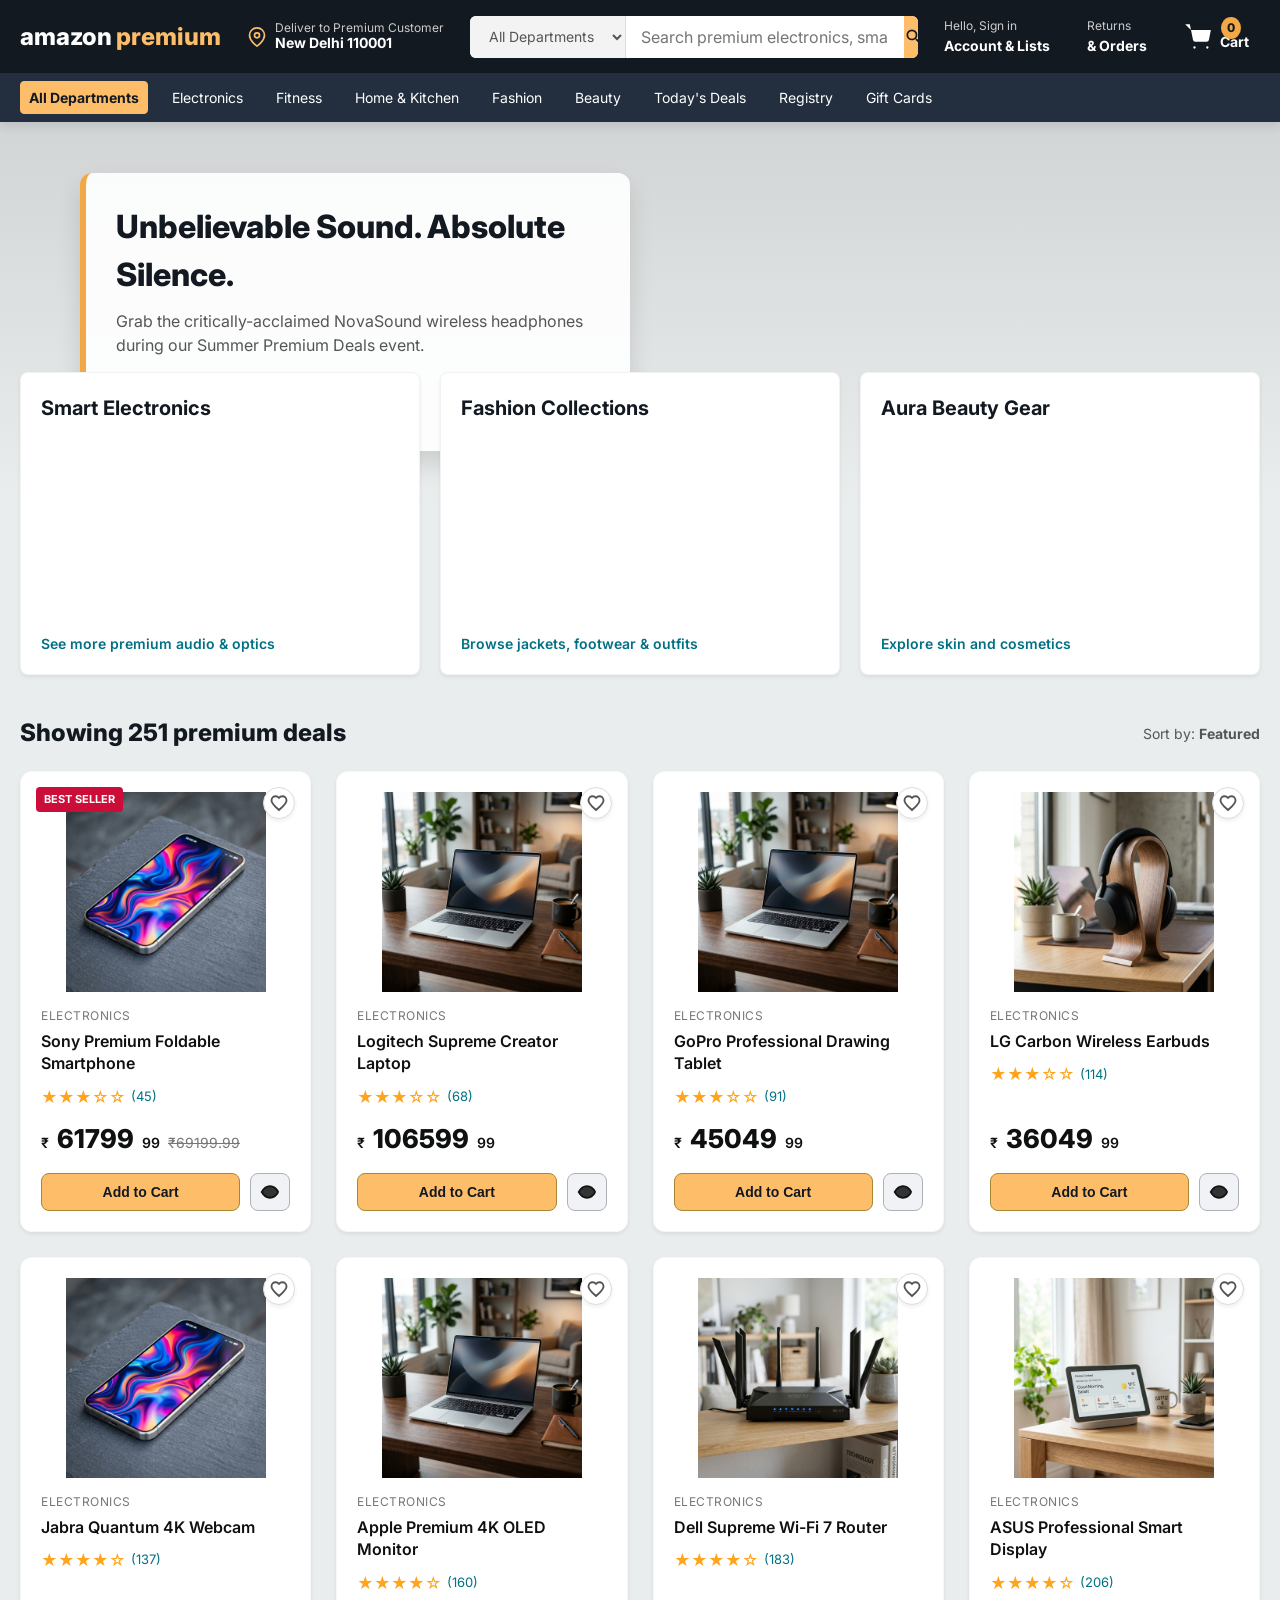
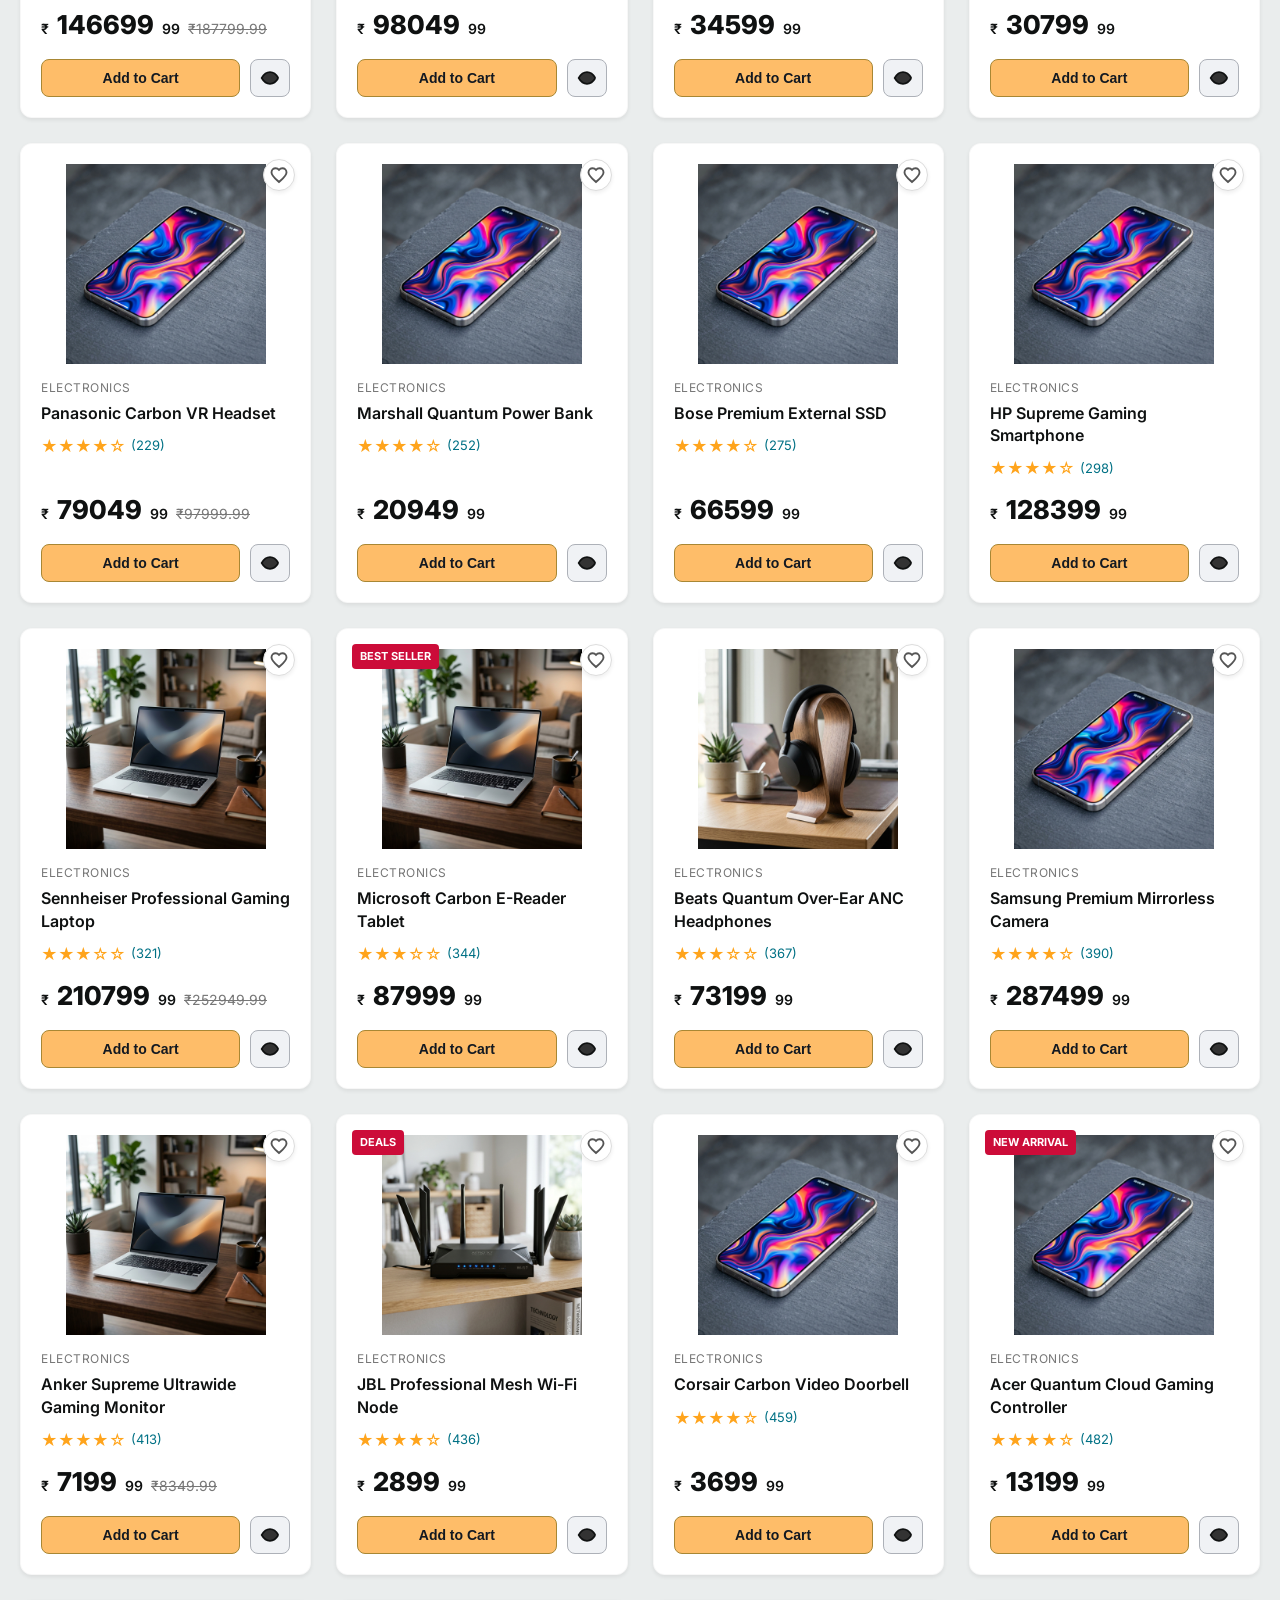
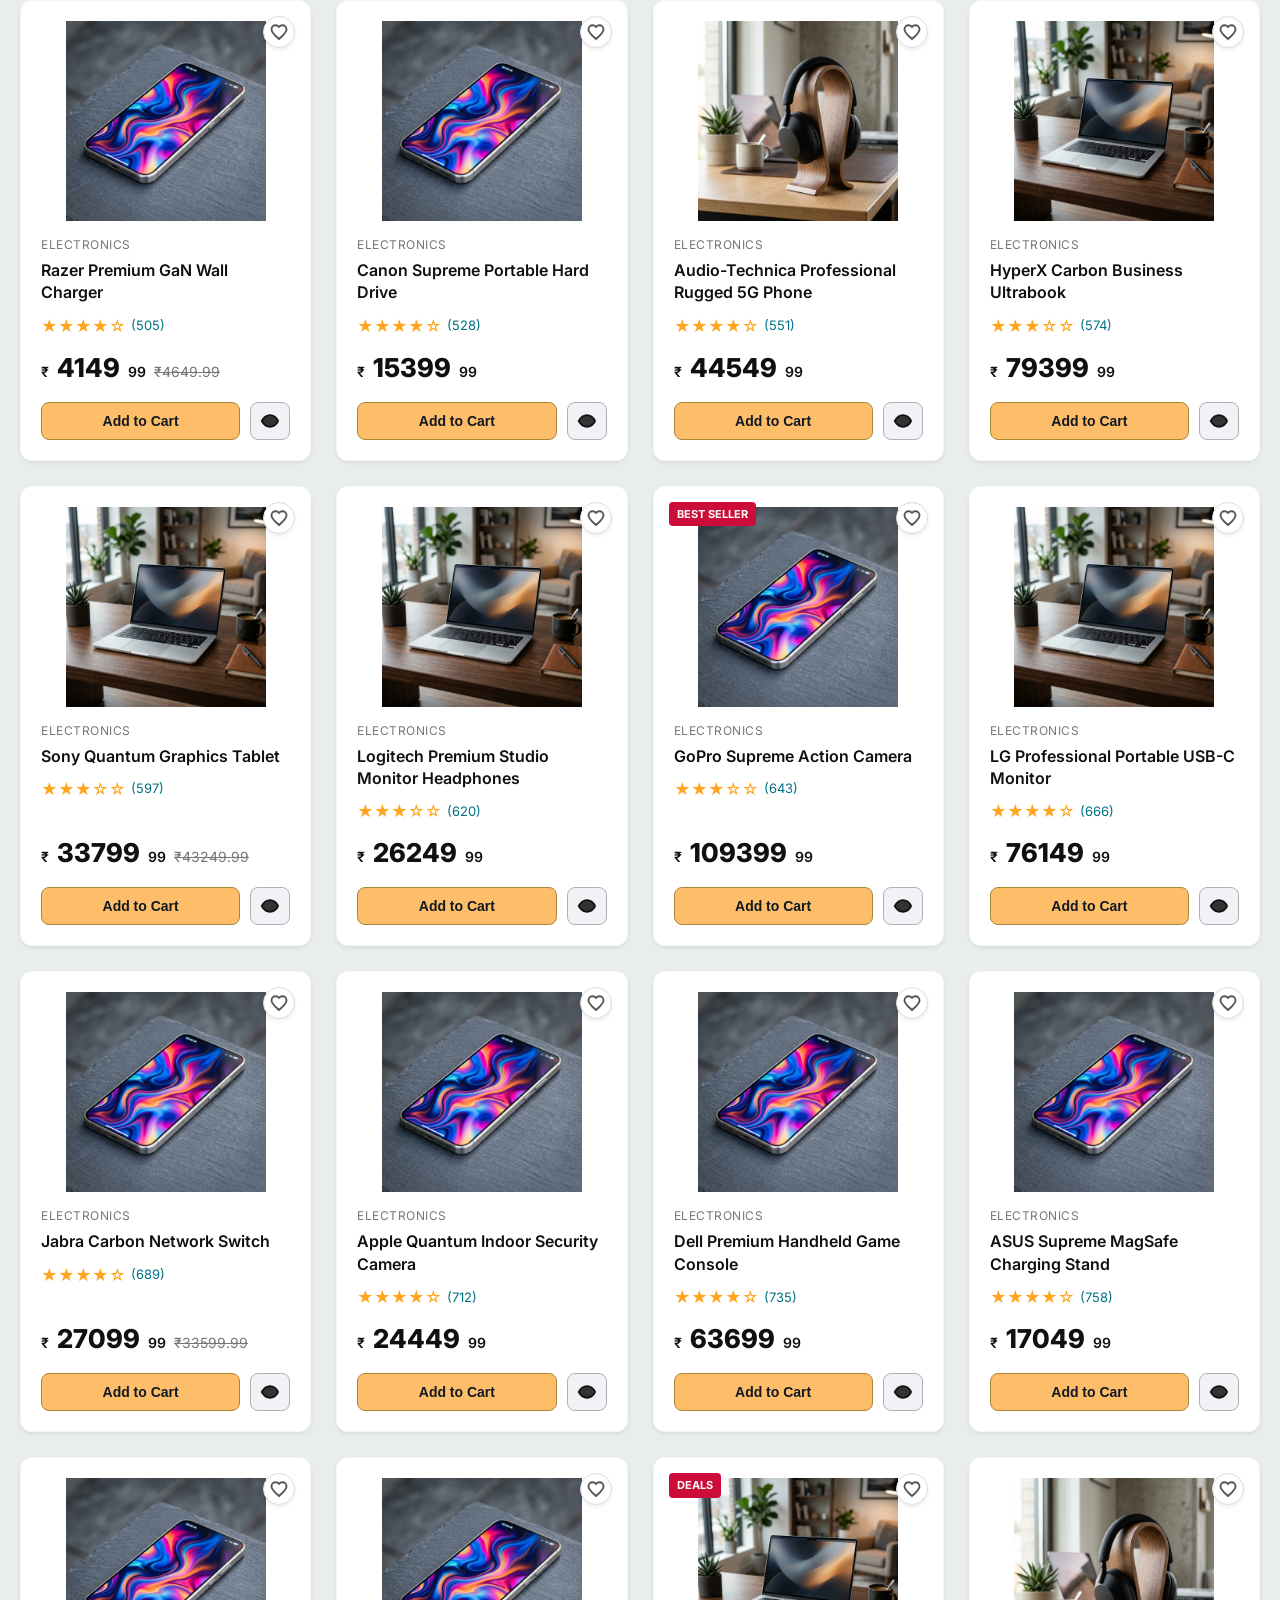
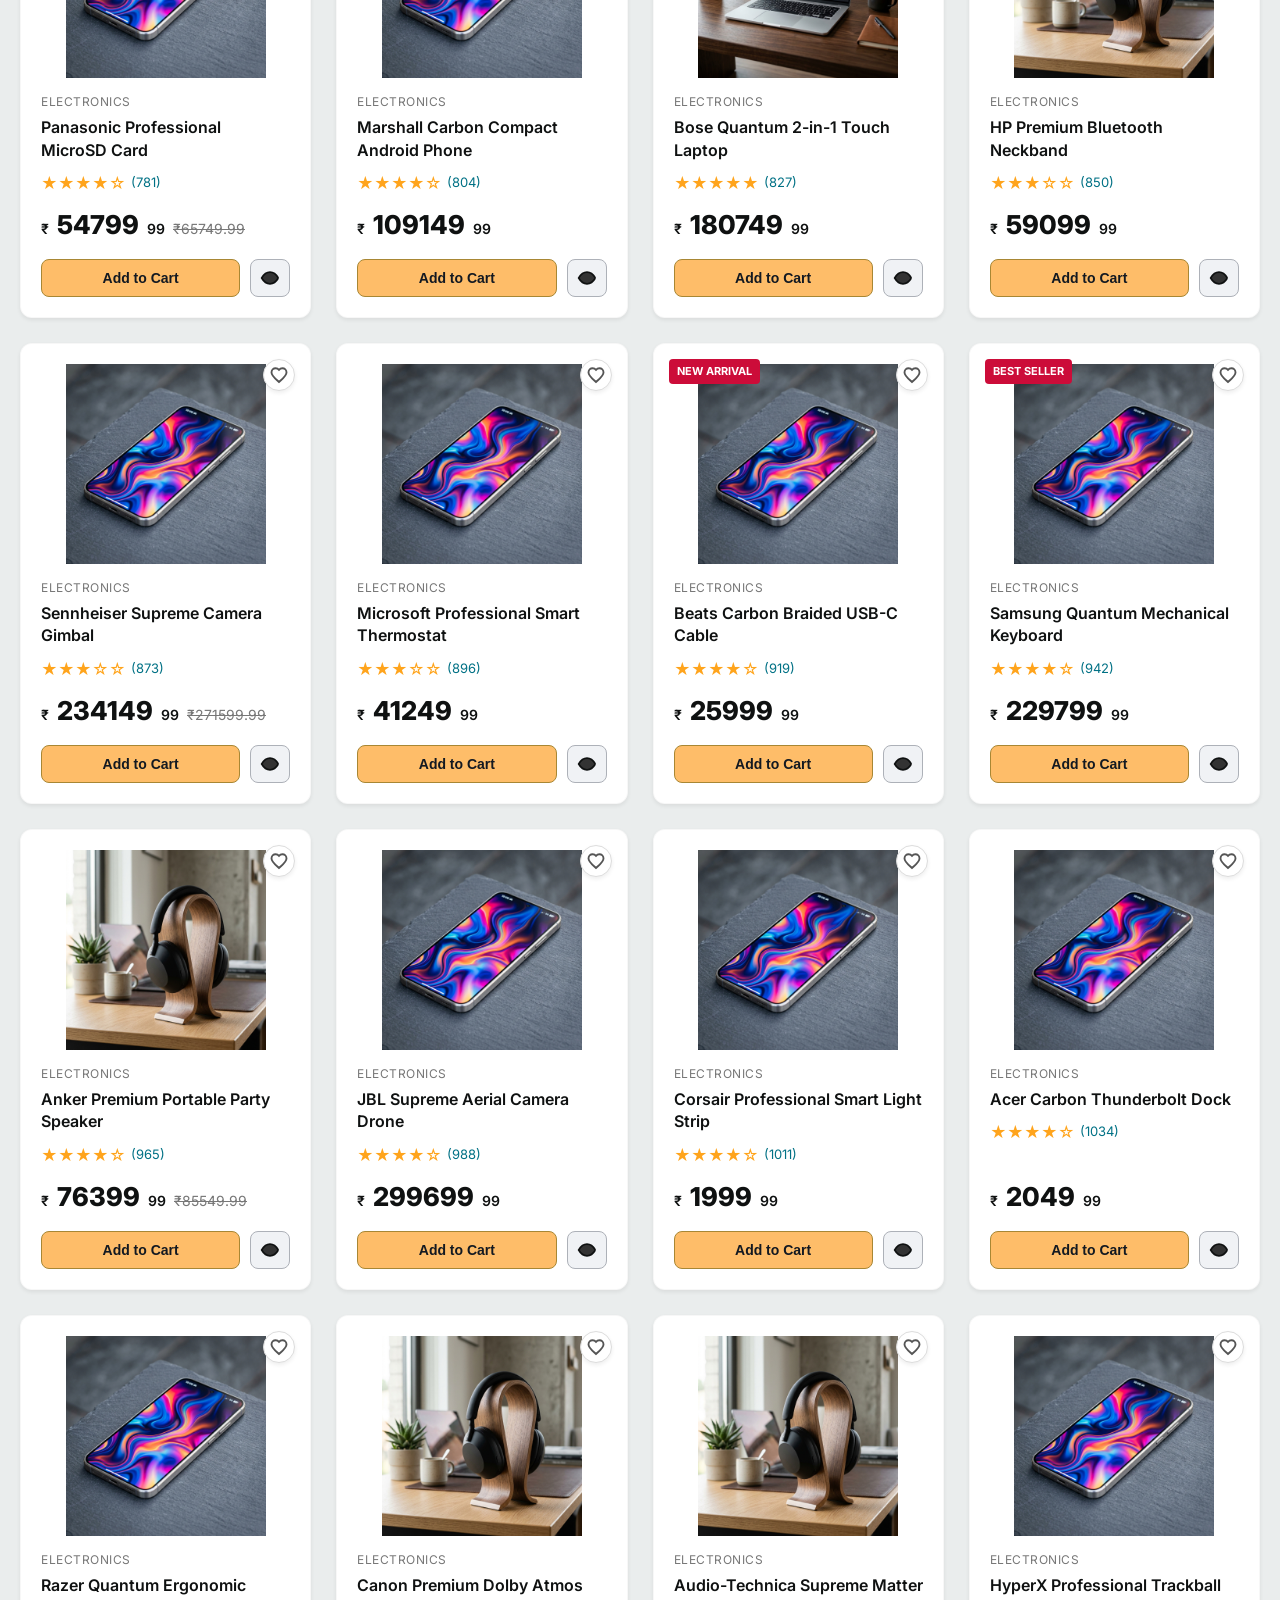
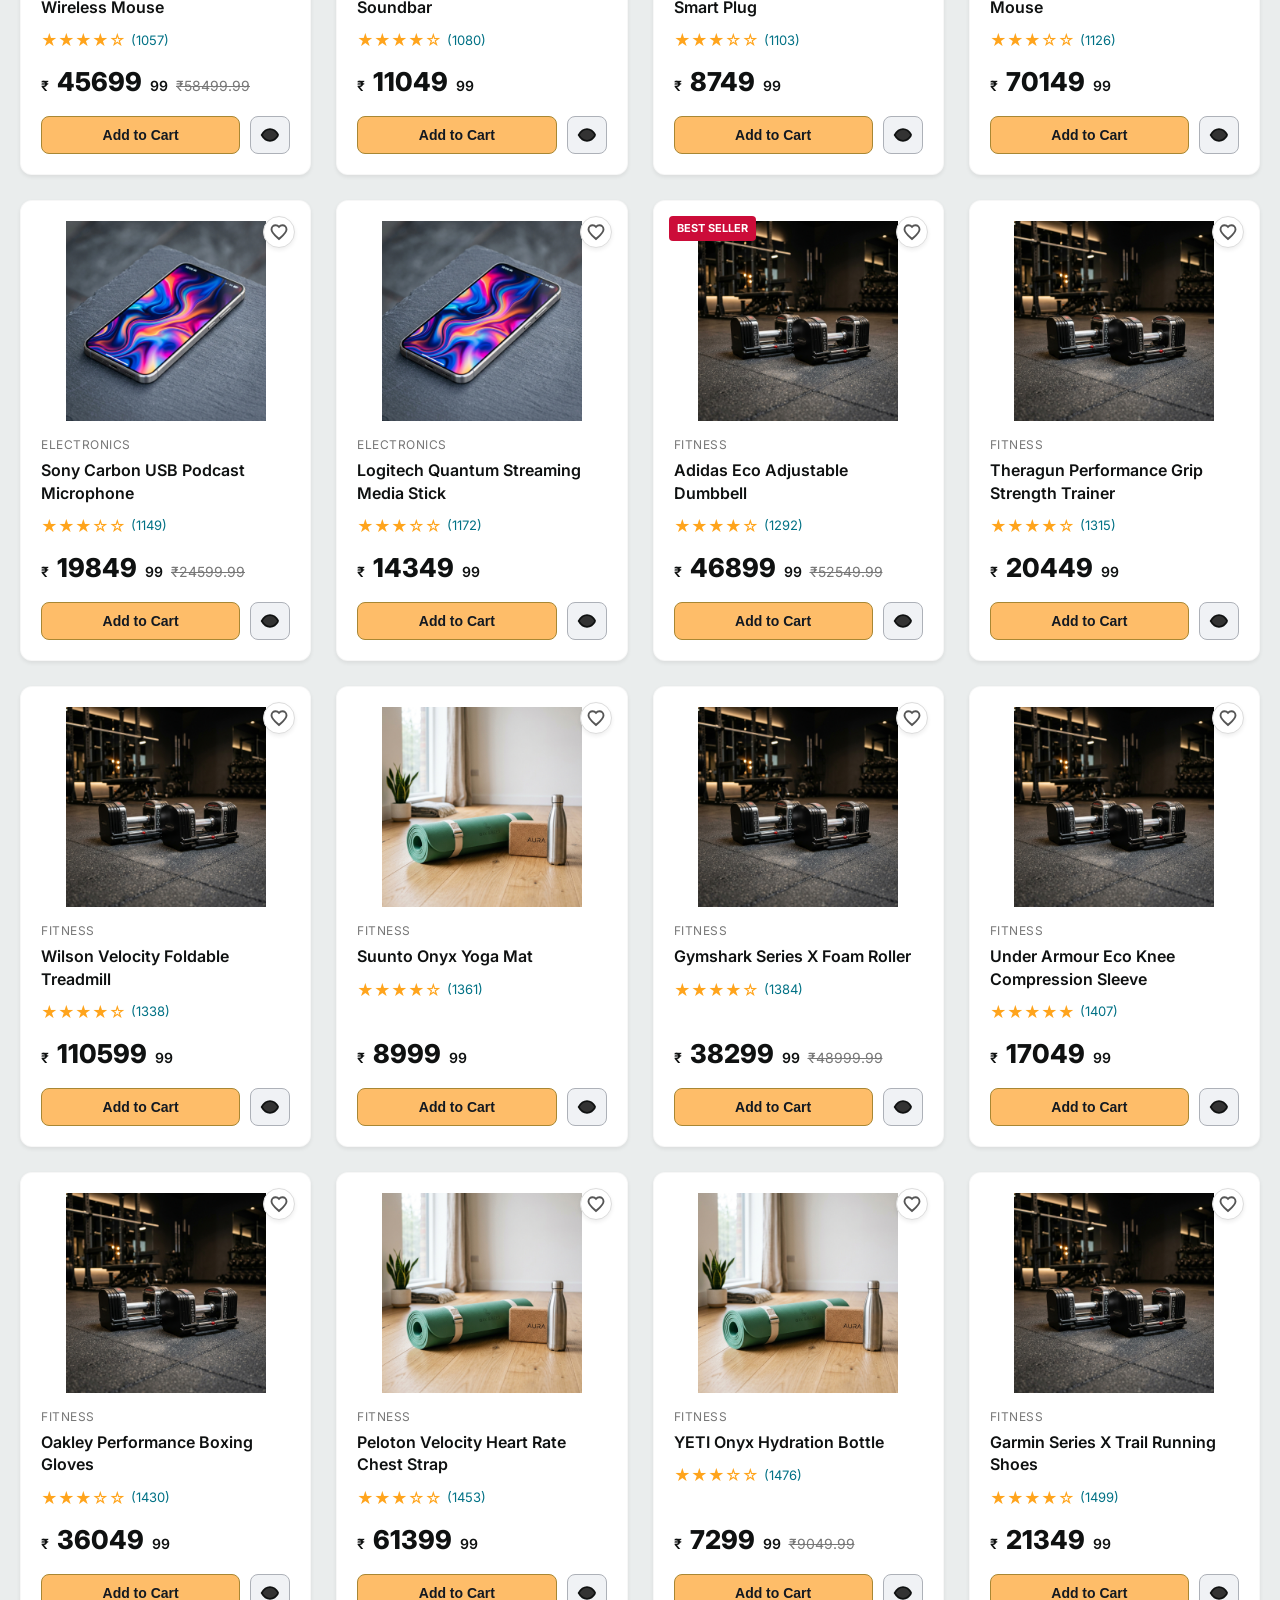
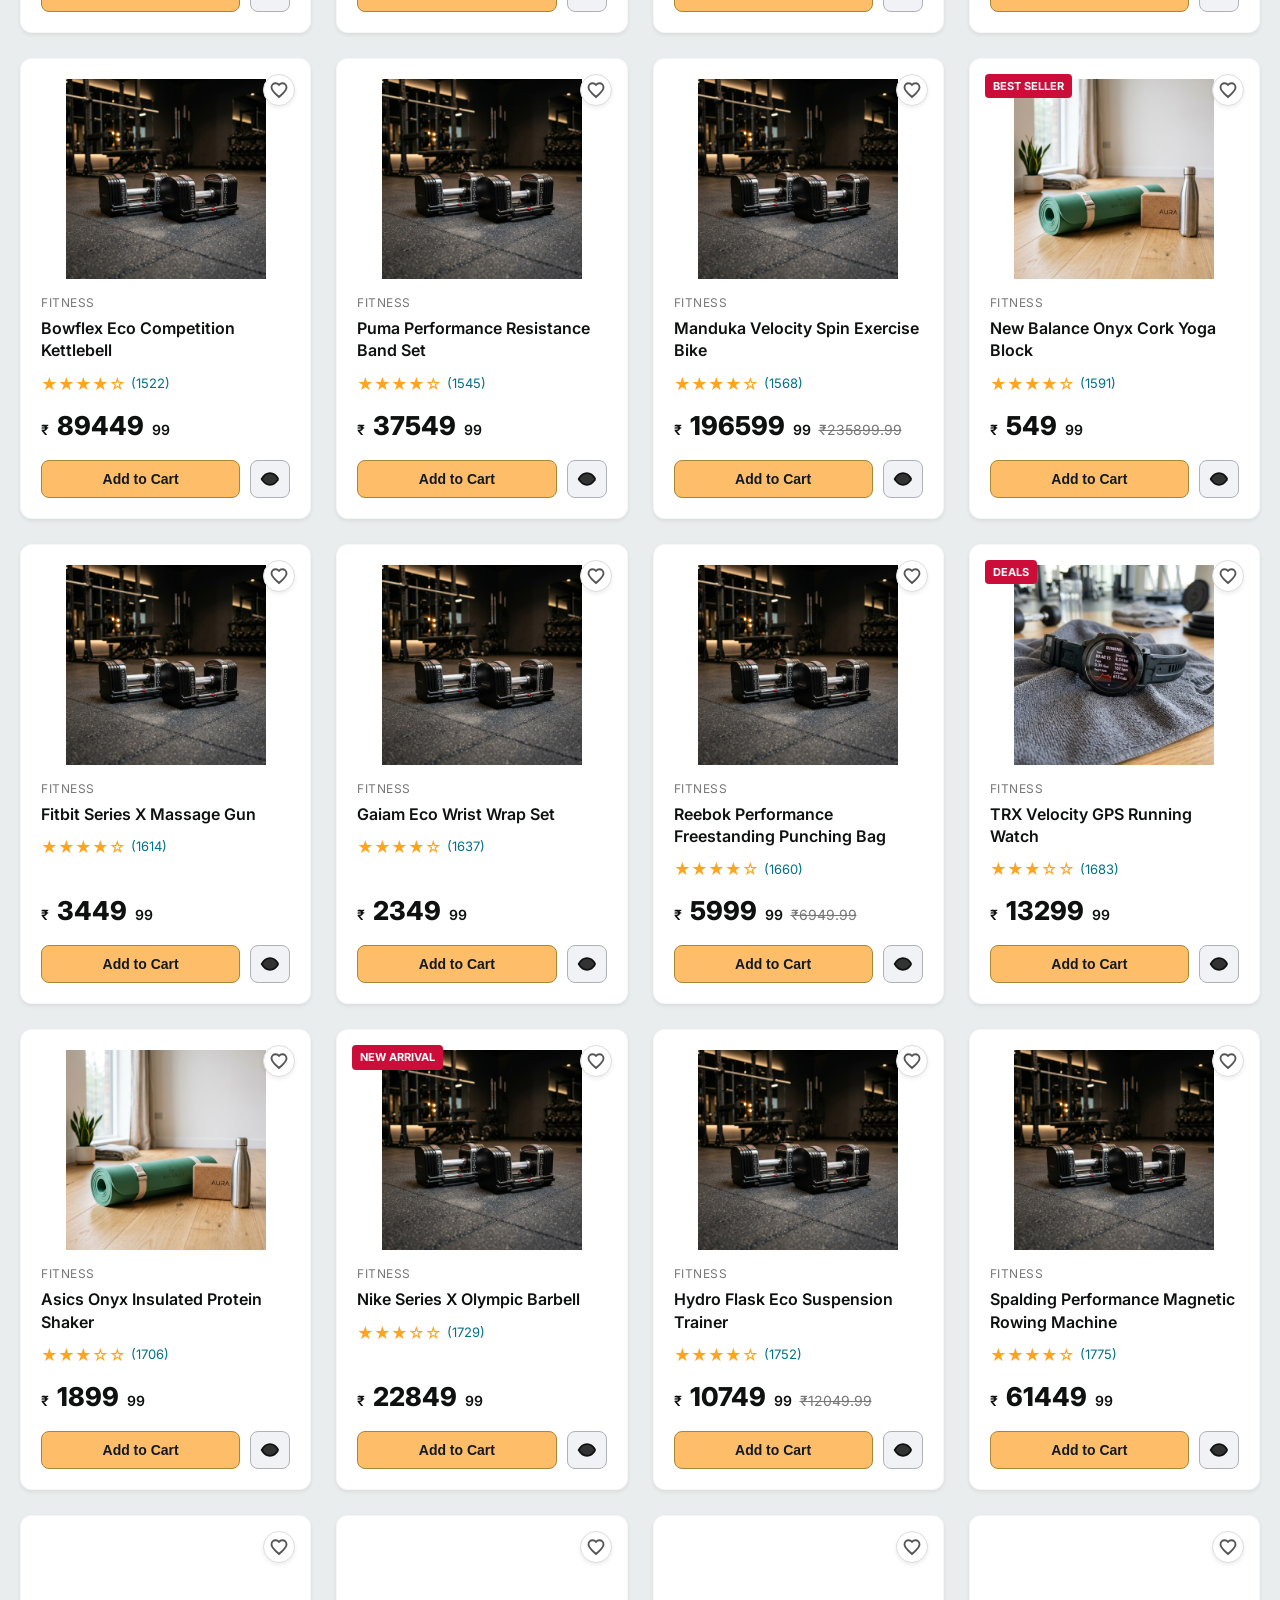
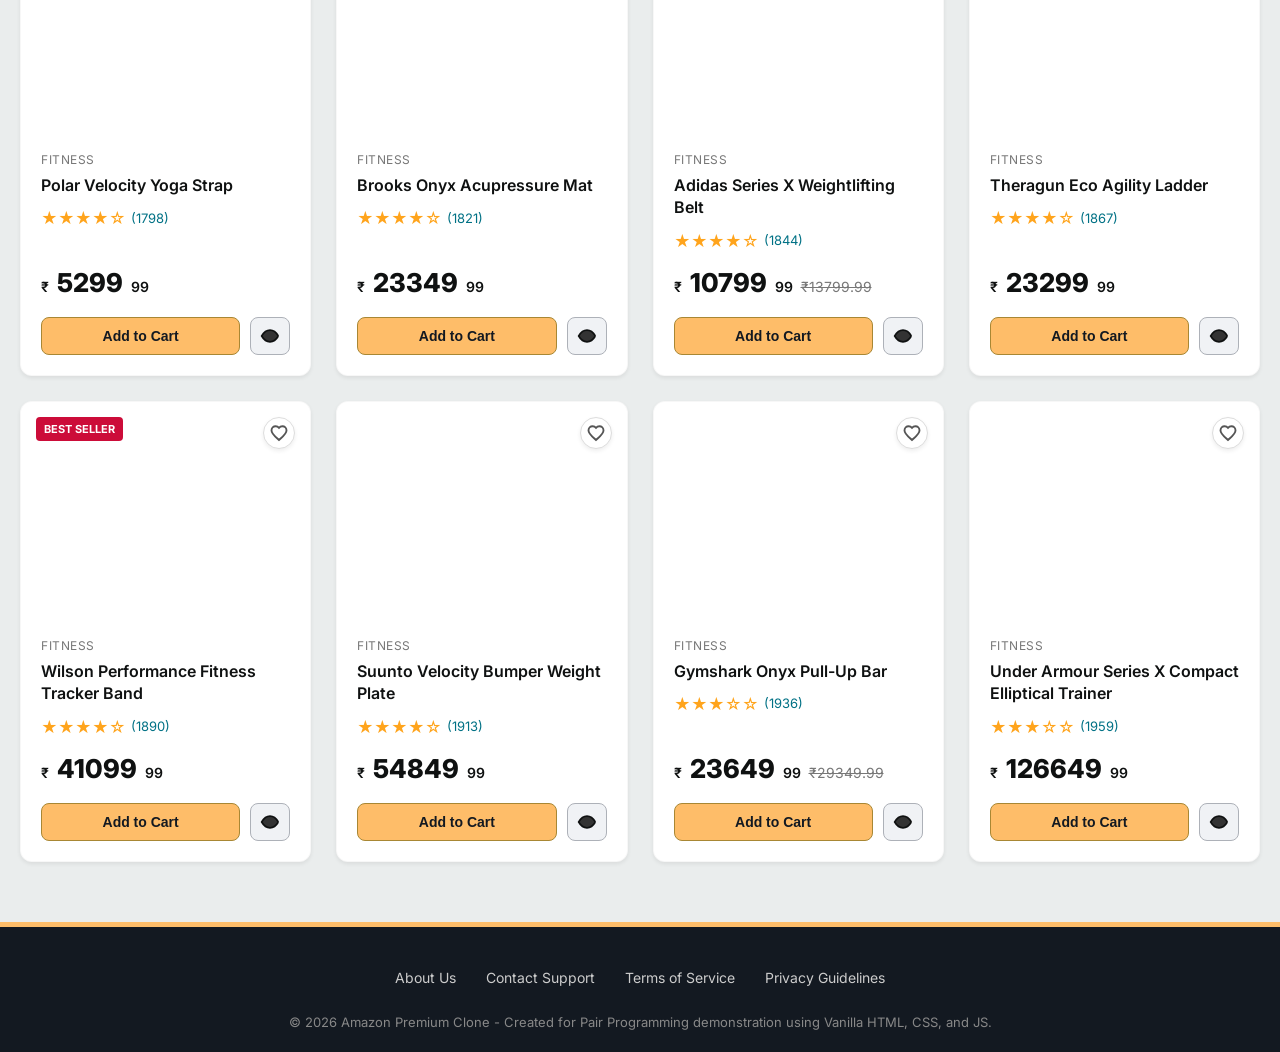
==== commit 786ae895: "Fix Dell Supreme Wi-Fi 7 Router and ASUS Professional Smart Display images and add all project files" ====
--- a/index.html
+++ b/index.html
@@ -118,7 +118,7 @@
       <div class="promo-card">
         <h3>Smart Electronics</h3>
         <div class="promo-image-container">
-          <div style="background: url('https://images.unsplash.com/photo-1527443224154-c4a3942d3acf?auto=format&fit=crop&w=400&q=80');"></div>
+          <div style="background: url('https://images.unsplash.com/photo-1593642632559-0c6d3fc62b89?auto=format&fit=crop&w=400&q=80');"></div>
         </div>
         <a href="#products-feed" class="promo-link" onclick="document.querySelector('[data-category=Electronics]').click()">See more premium audio & optics</a>
       </div>
@@ -126,7 +126,7 @@
       <div class="promo-card">
         <h3>Fashion Collections</h3>
         <div class="promo-image-container">
-          <div style="background: url('https://images.unsplash.com/photo-1525507119028-ed4c629a60a3?auto=format&fit=crop&w=400&q=80');"></div>
+          <div style="background: url('https://images.unsplash.com/photo-1558171813-4c088753af8f?auto=format&fit=crop&w=400&q=80');"></div>
         </div>
         <a href="#products-feed" class="promo-link" onclick="document.querySelector('[data-category=Fashion]').click()">Browse jackets, footwear & outfits</a>
       </div>
@@ -134,7 +134,7 @@
       <div class="promo-card">
         <h3>Aura Beauty Gear</h3>
         <div class="promo-image-container">
-          <div style="background: url('https://images.unsplash.com/photo-1596462502278-27bfdc403348?auto=format&fit=crop&w=400&q=80');"></div>
+          <div style="background: url('https://images.unsplash.com/photo-1570172619644-dfd03ed5d881?auto=format&fit=crop&w=400&q=80');"></div>
         </div>
         <a href="#products-feed" class="promo-link" onclick="document.querySelector('[data-category=Beauty]').click()">Explore skin and cosmetics</a>
       </div>
@@ -142,7 +142,7 @@
 
     <!-- Active Products Feed Grid Title -->
     <div class="products-section-title" id="products-feed-title-row">
-      <span id="results-count">Showing 1000 premium deals</span>
+      <span id="results-count">Loading curated premium deals...</span>
       <span style="font-size: 14px; font-weight: normal; color: #555;">Sort by: <strong>Featured</strong></span>
     </div>
 
@@ -220,15 +220,15 @@
             <h3>amazon premium</h3>
             <div>
               <span style="font-size: 13px; opacity: 0.8; display: block;">Premium Member Wallet Balance</span>
-              <strong style="font-size: 32px;" id="giftcard-wallet-bal">$0.00</strong>
+              <strong style="font-size: 32px;" id="giftcard-wallet-bal">₹0.00</strong>
             </div>
           </div>
           
           <div style="border: 1px solid #ddd; border-radius: 8px; padding: 25px; margin-top: 25px; background: #fafafa;">
             <h4 style="margin-bottom: 10px;">Claim a Gift Card Code</h4>
-            <p style="font-size: 13px; color: #666; margin-bottom: 15px;">Try typing simulated codes like <strong>AMZ-GIFT-50</strong> (claims $50) or <strong>AMZ-GIFT-100</strong> (claims $100) to credit your wallet!</p>
-            <div class="form-group">
-              <input type="text" id="giftcard-code-input" class="form-control" placeholder="E.g., AMZ-GIFT-100" style="text-transform: uppercase;">
+            <p style="font-size: 13px; color: #666; margin-bottom: 15px;">Try typing simulated codes like <strong>AMZ-GIFT-5000</strong> (claims ₹5000) or <strong>AMZ-GIFT-10000</strong> (claims ₹10000) to credit your wallet!</p>
+            <div class="form-group">
+              <input type="text" id="giftcard-code-input" class="form-control" placeholder="E.g., AMZ-GIFT-10000" style="text-transform: uppercase;">
             </div>
             <button class="btn-primary" style="width: 100%; padding: 12px;" onclick="claimGiftCardCode()">Redeem Balance</button>
           </div>
@@ -276,7 +276,7 @@
       <div class="cart-footer">
         <div class="cart-total-row">
           <span>Subtotal:</span>
-          <span id="cart-subtotal">$0.00</span>
+          <span id="cart-subtotal">₹0.00</span>
         </div>
         <button class="cart-checkout-btn" onclick="openCheckout()">Proceed to Checkout</button>
       </div>
@@ -443,6 +443,6 @@
     <p class="footer-copyright">© 2026 Amazon Premium Clone - Created for Pair Programming demonstration using Vanilla HTML, CSS, and JS.</p>
   </footer>
 
-  <script src="app.js"></script>
+  <script src="app.js?v=10"></script>
 </body>
 </html>
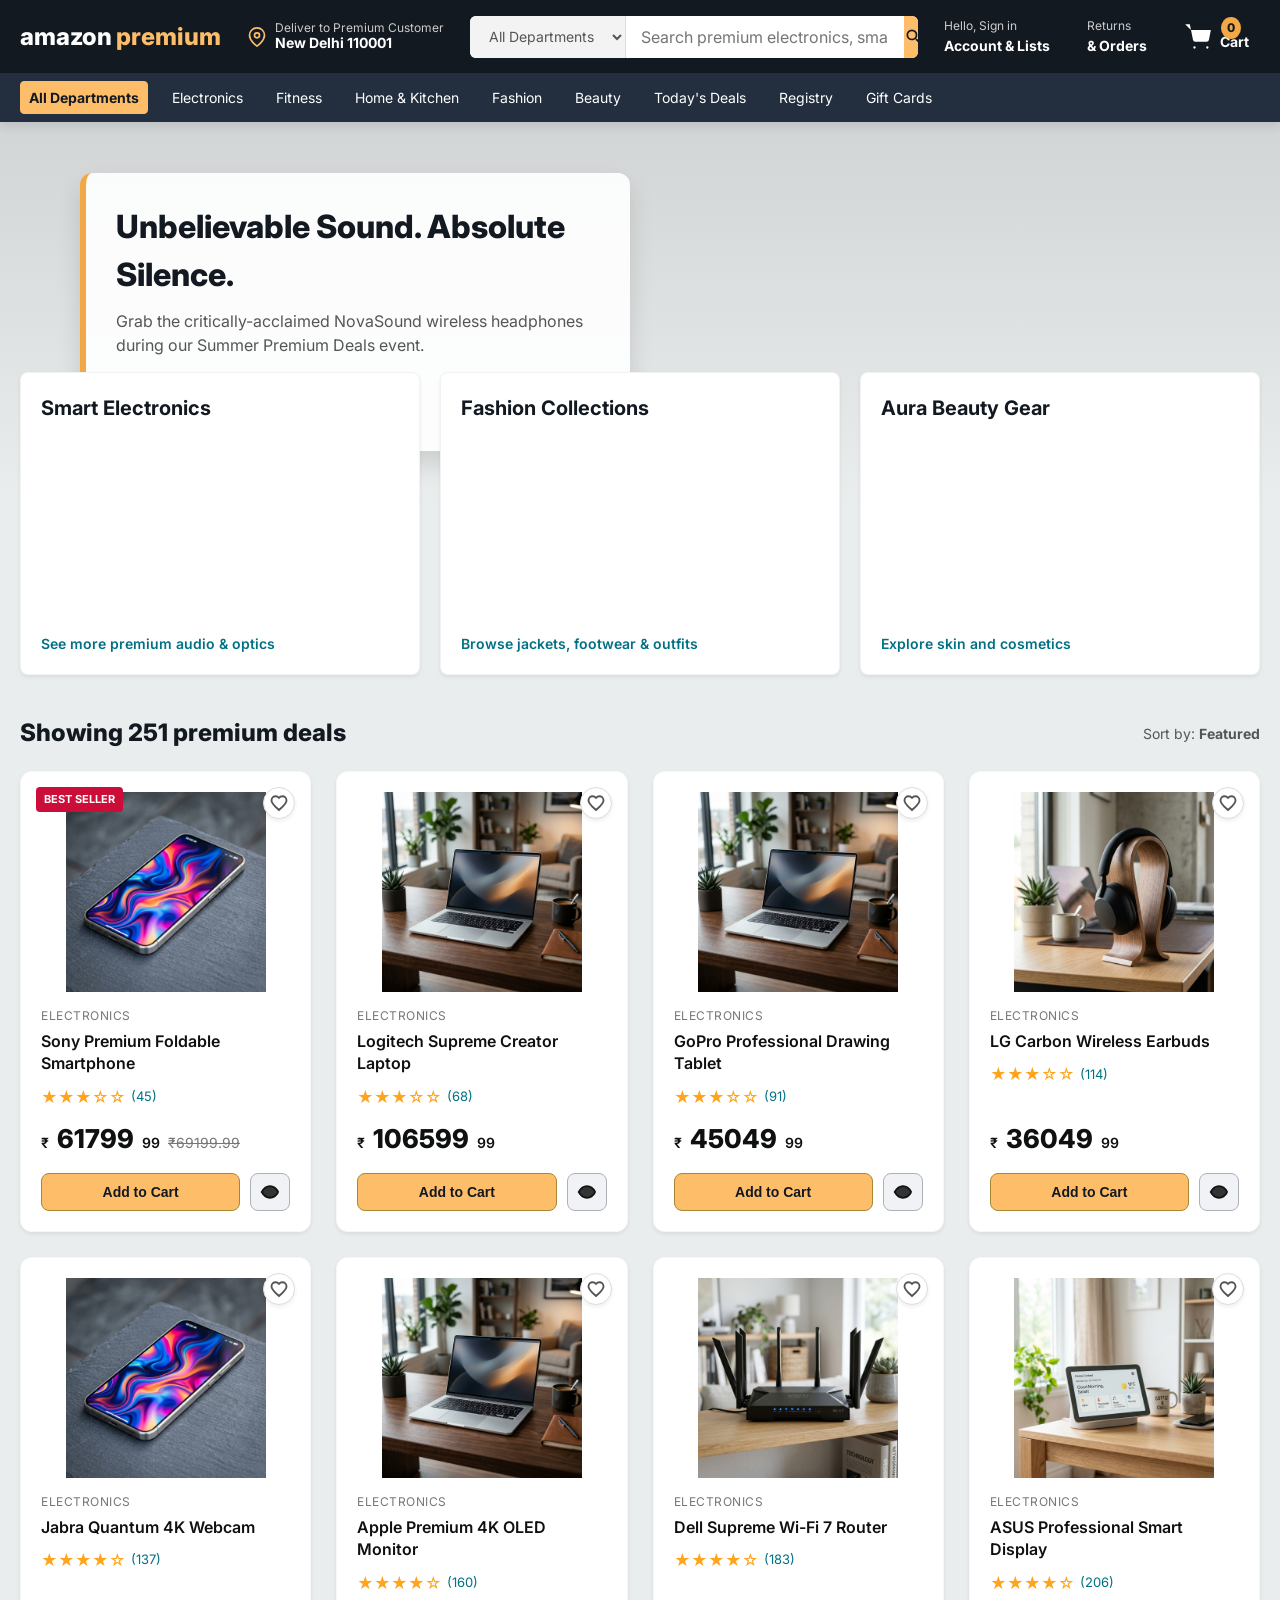
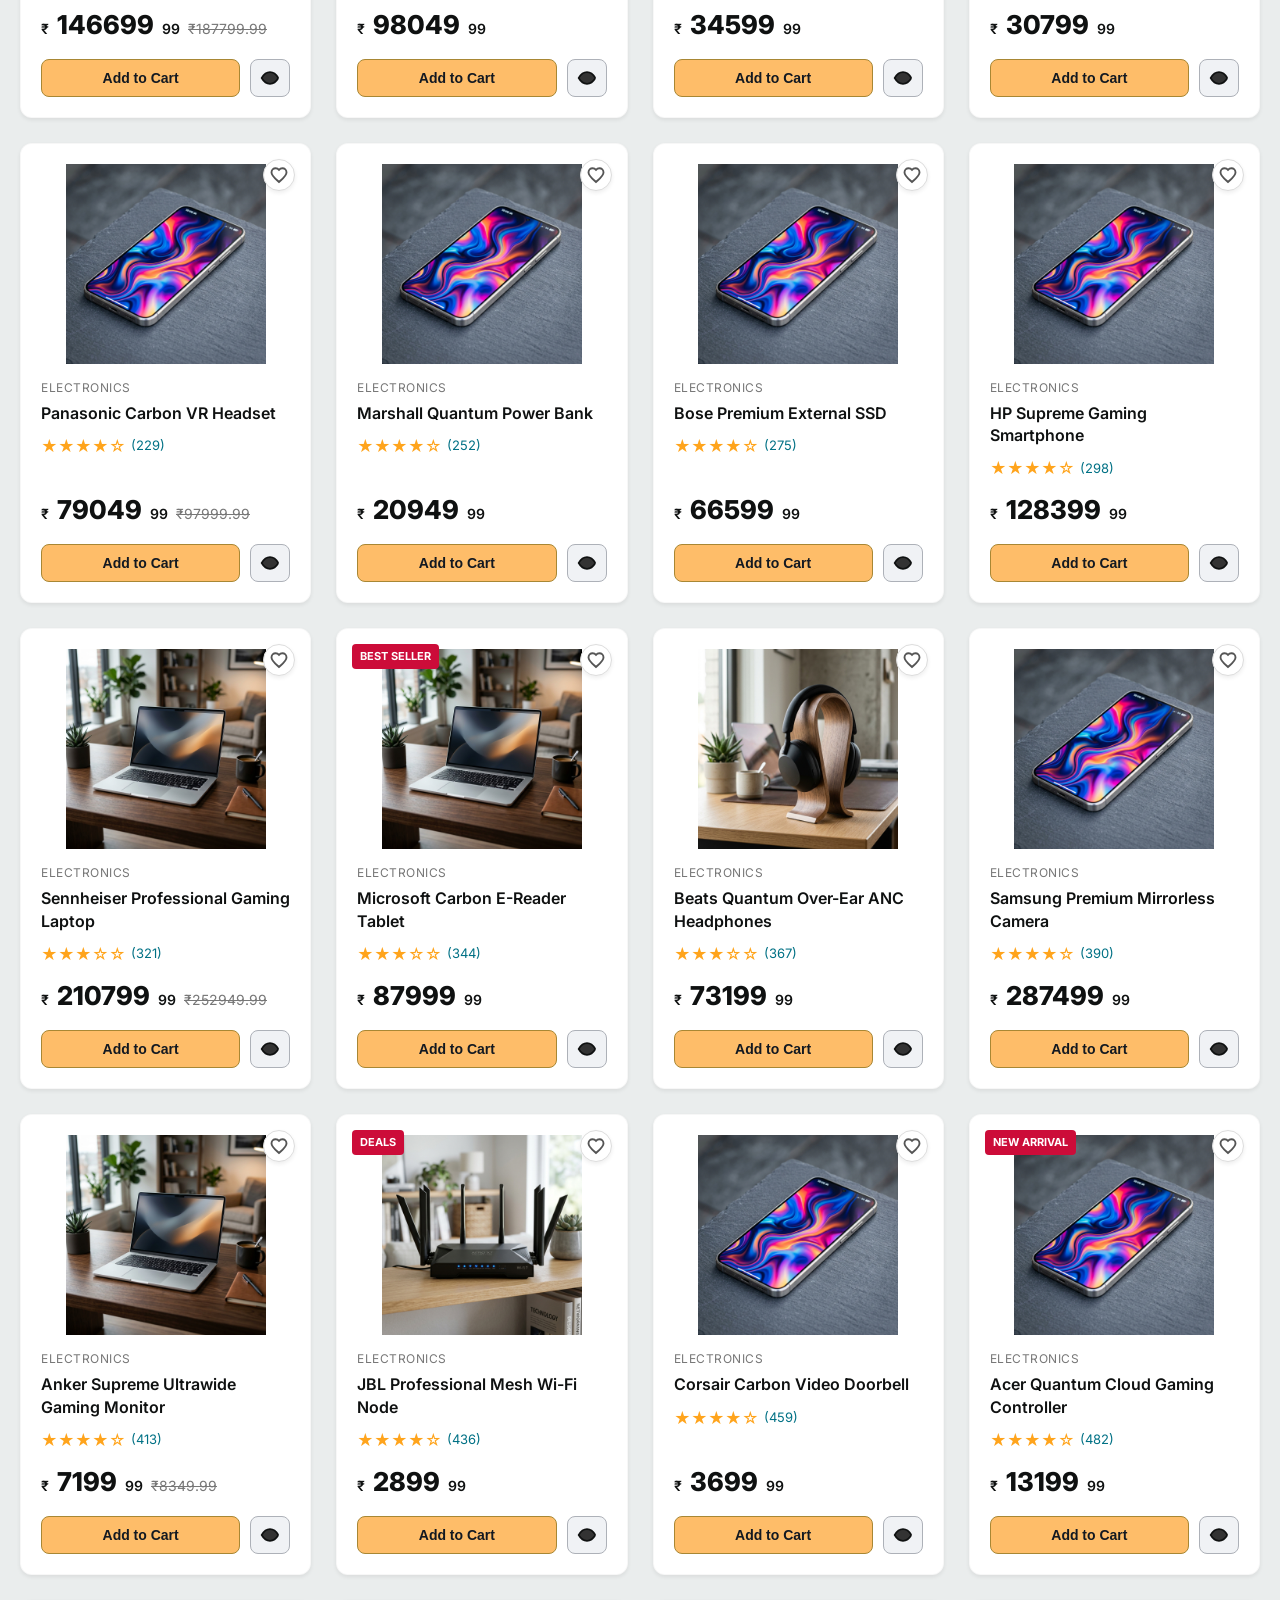
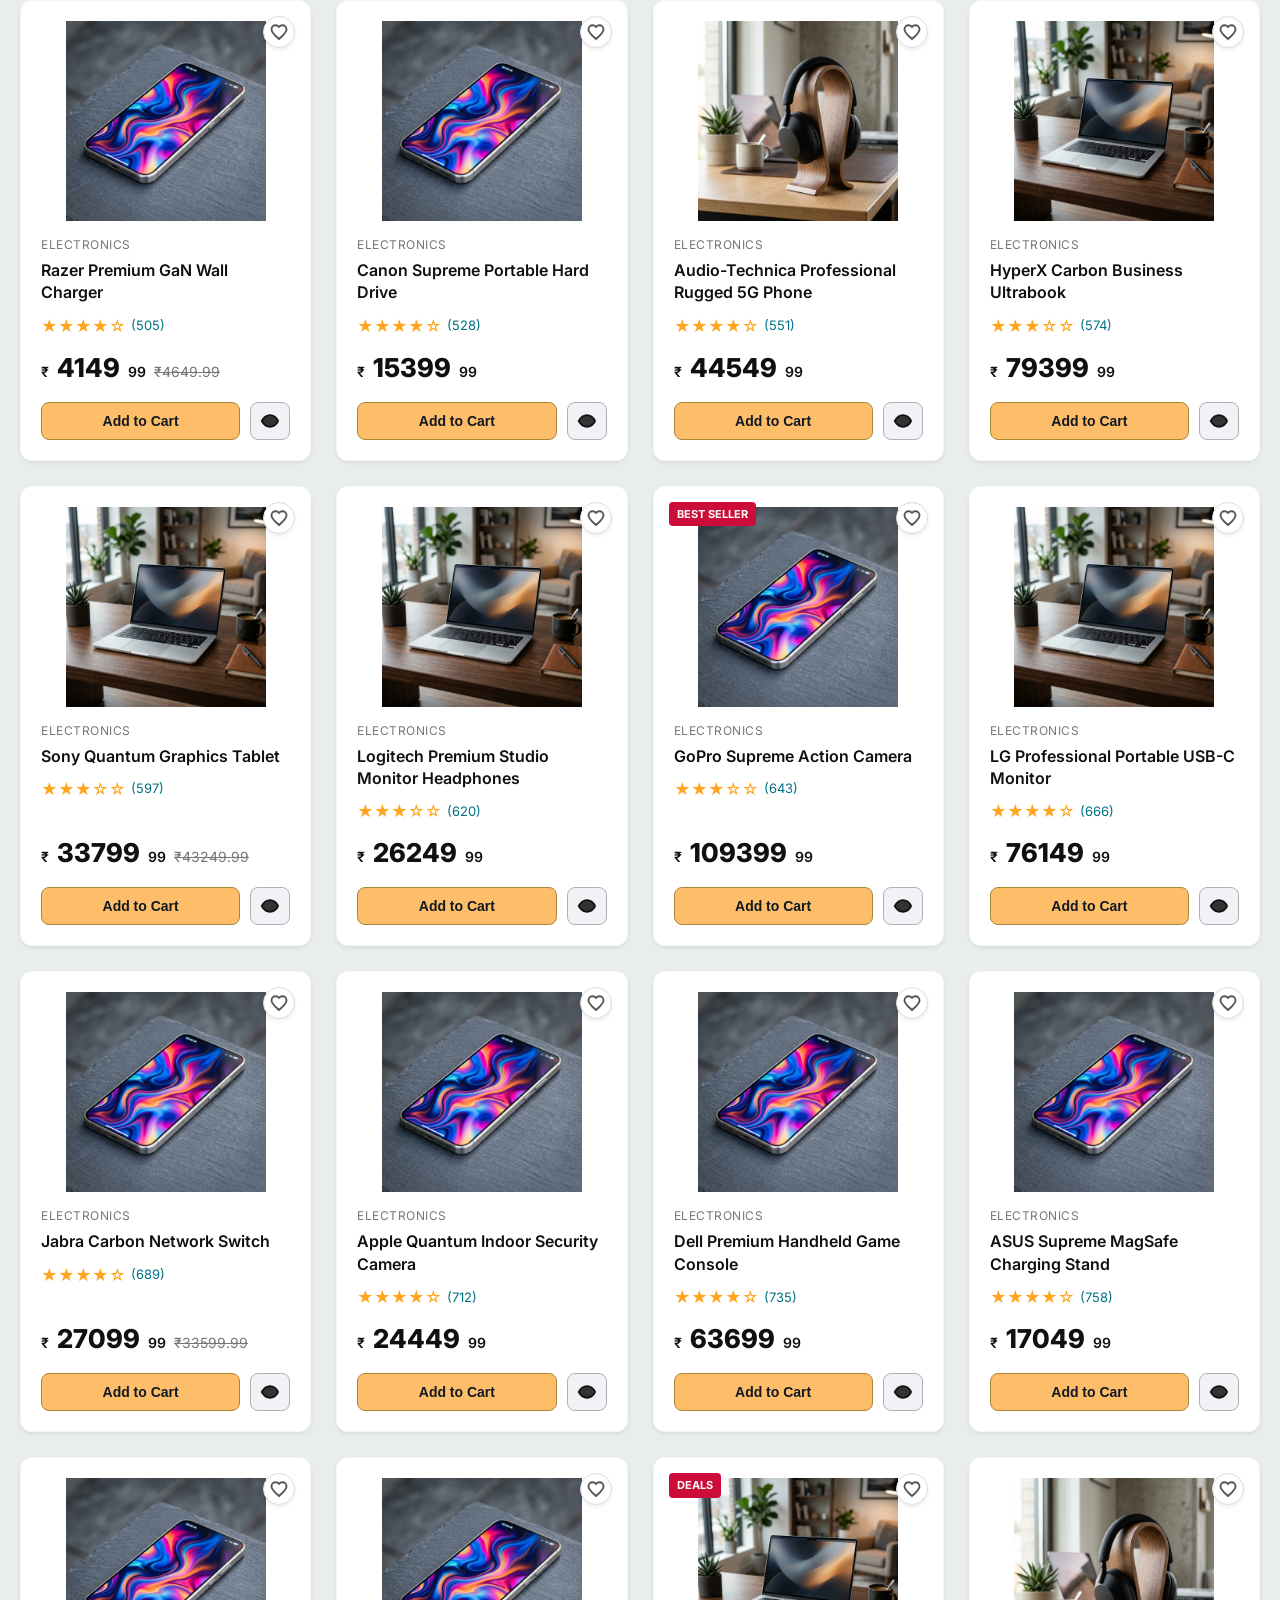
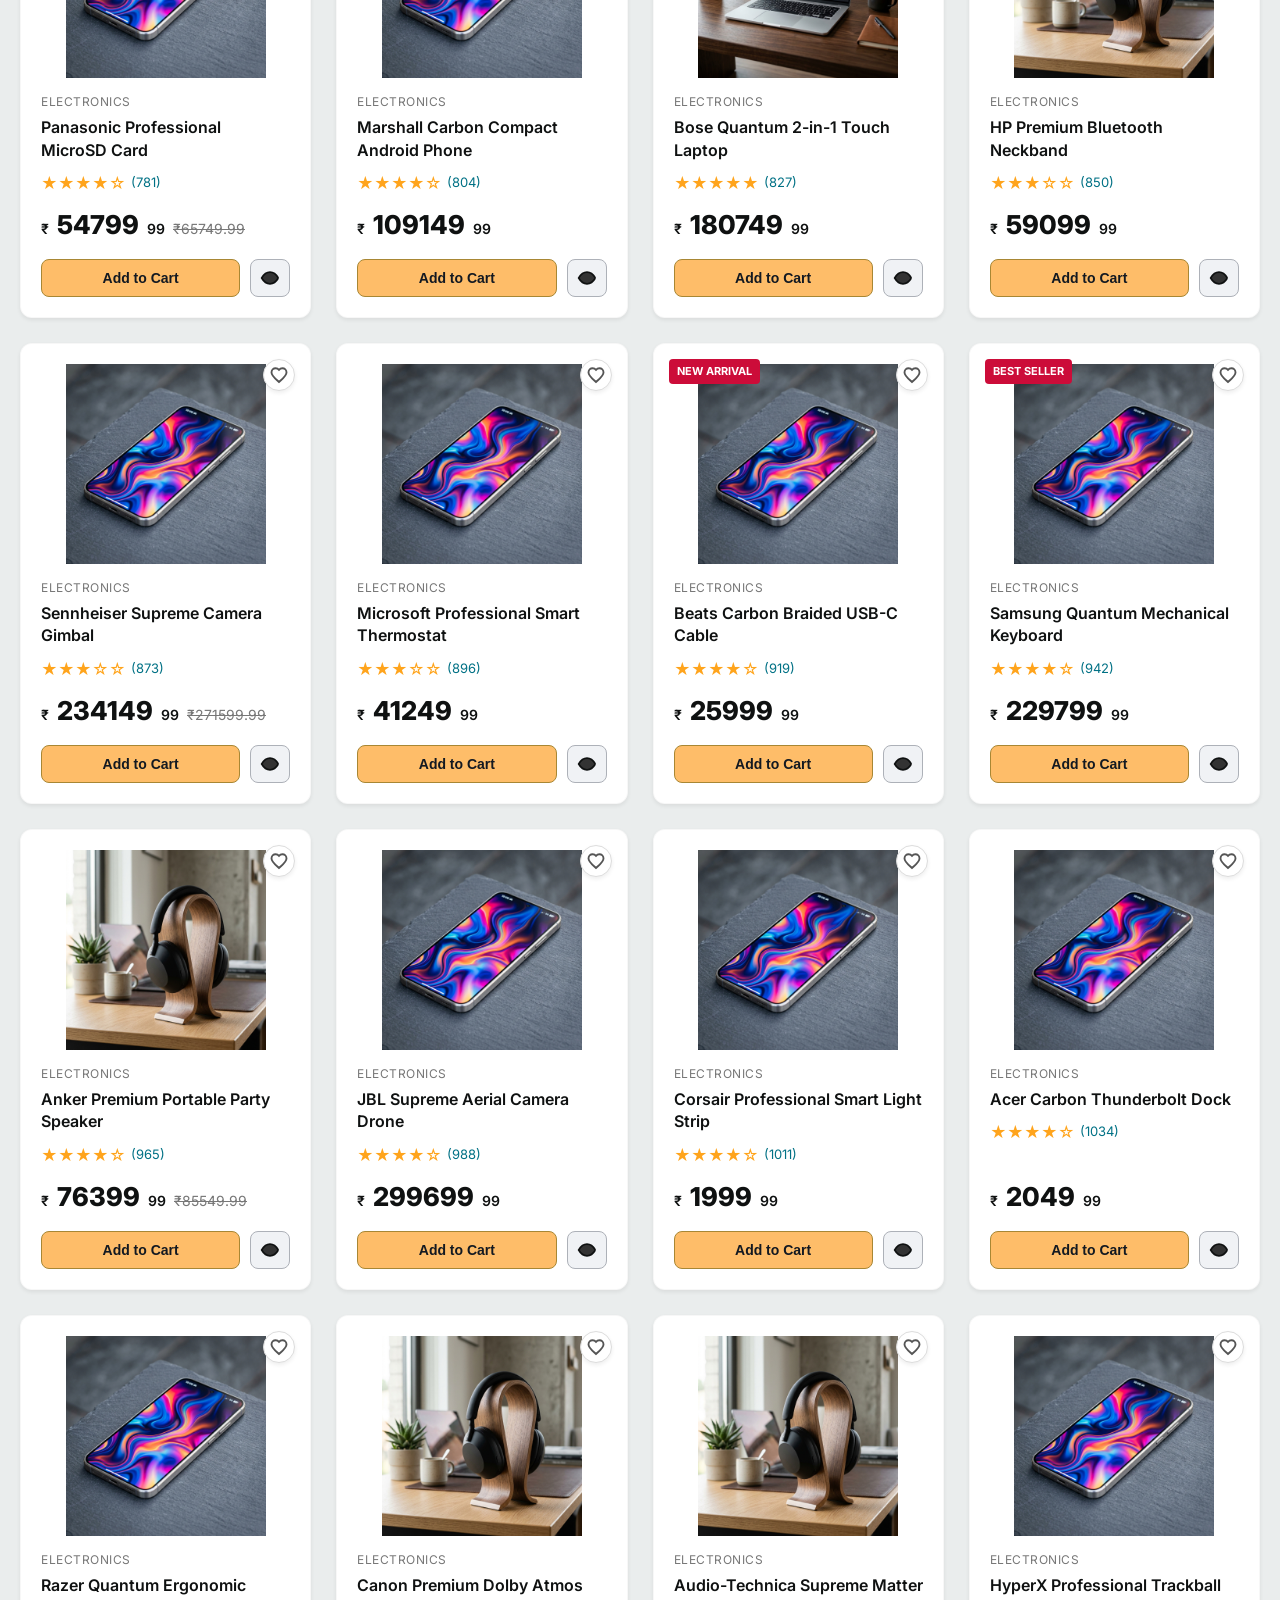
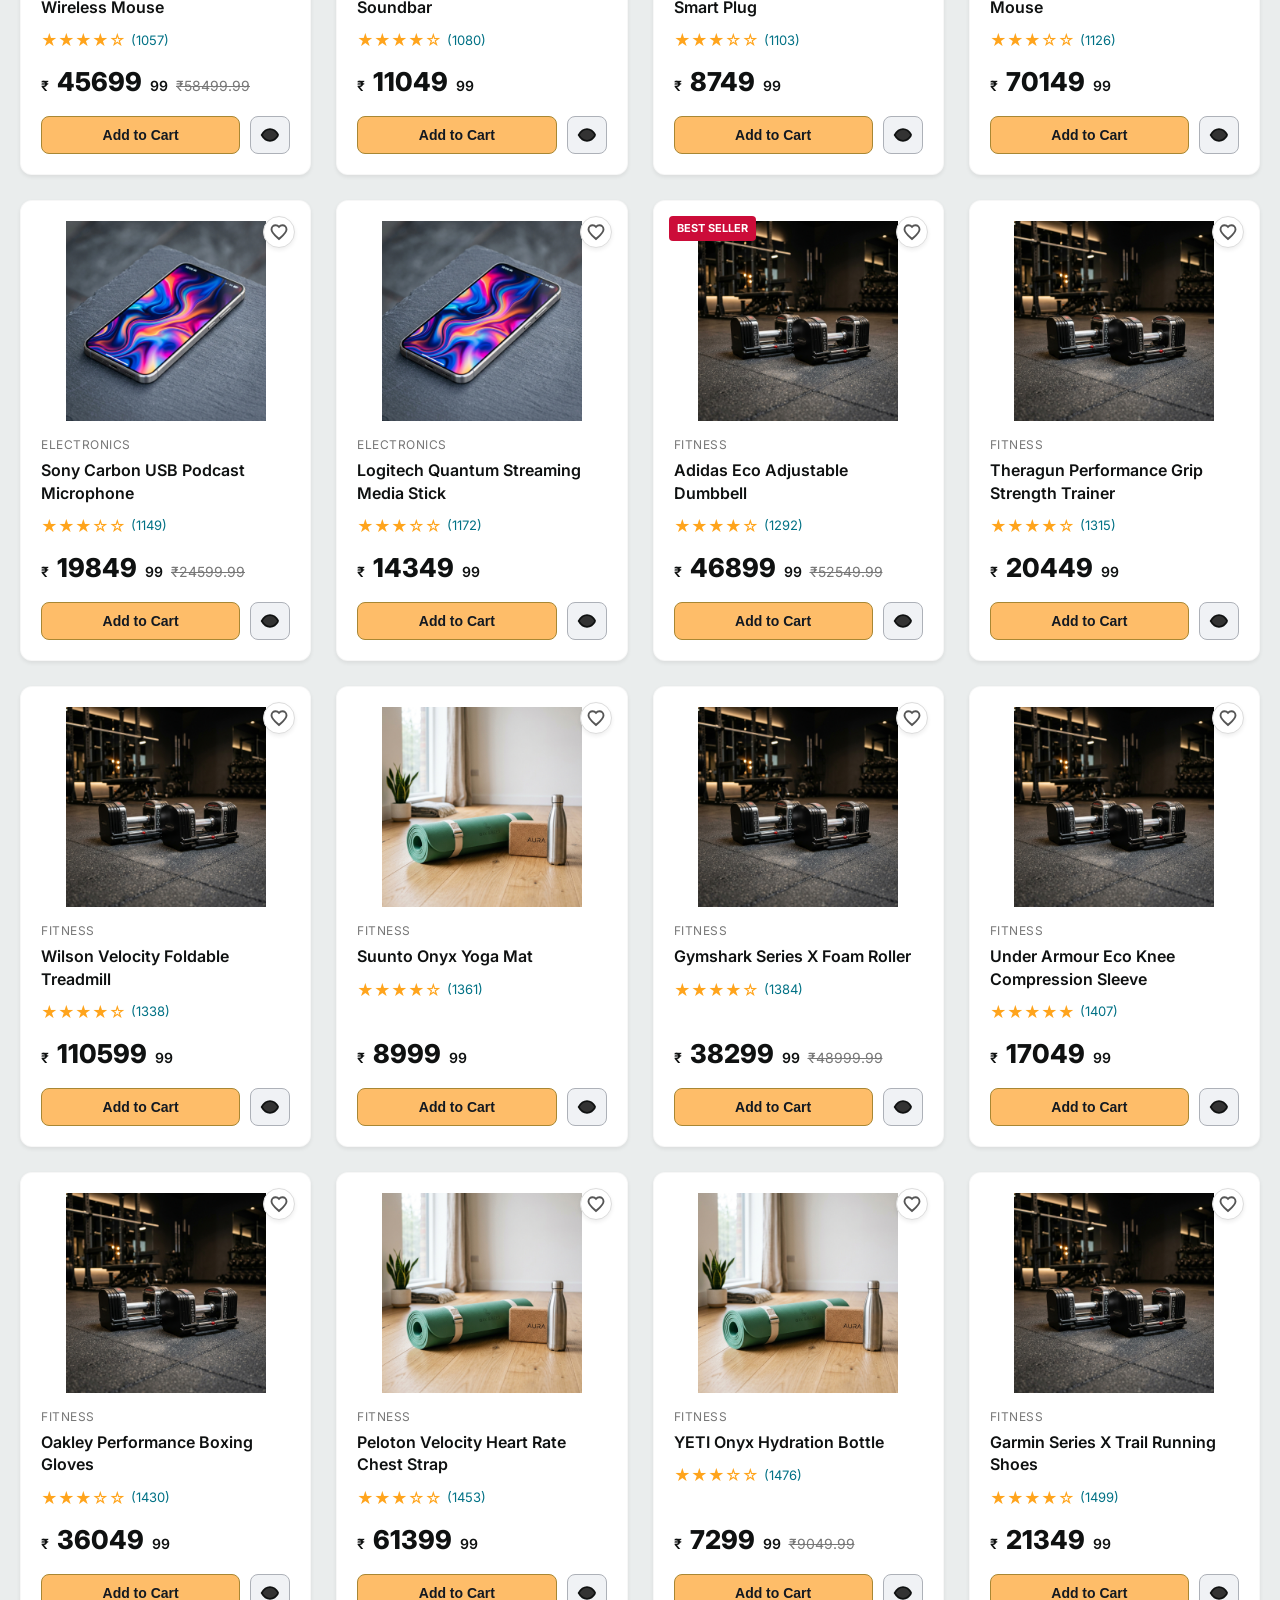
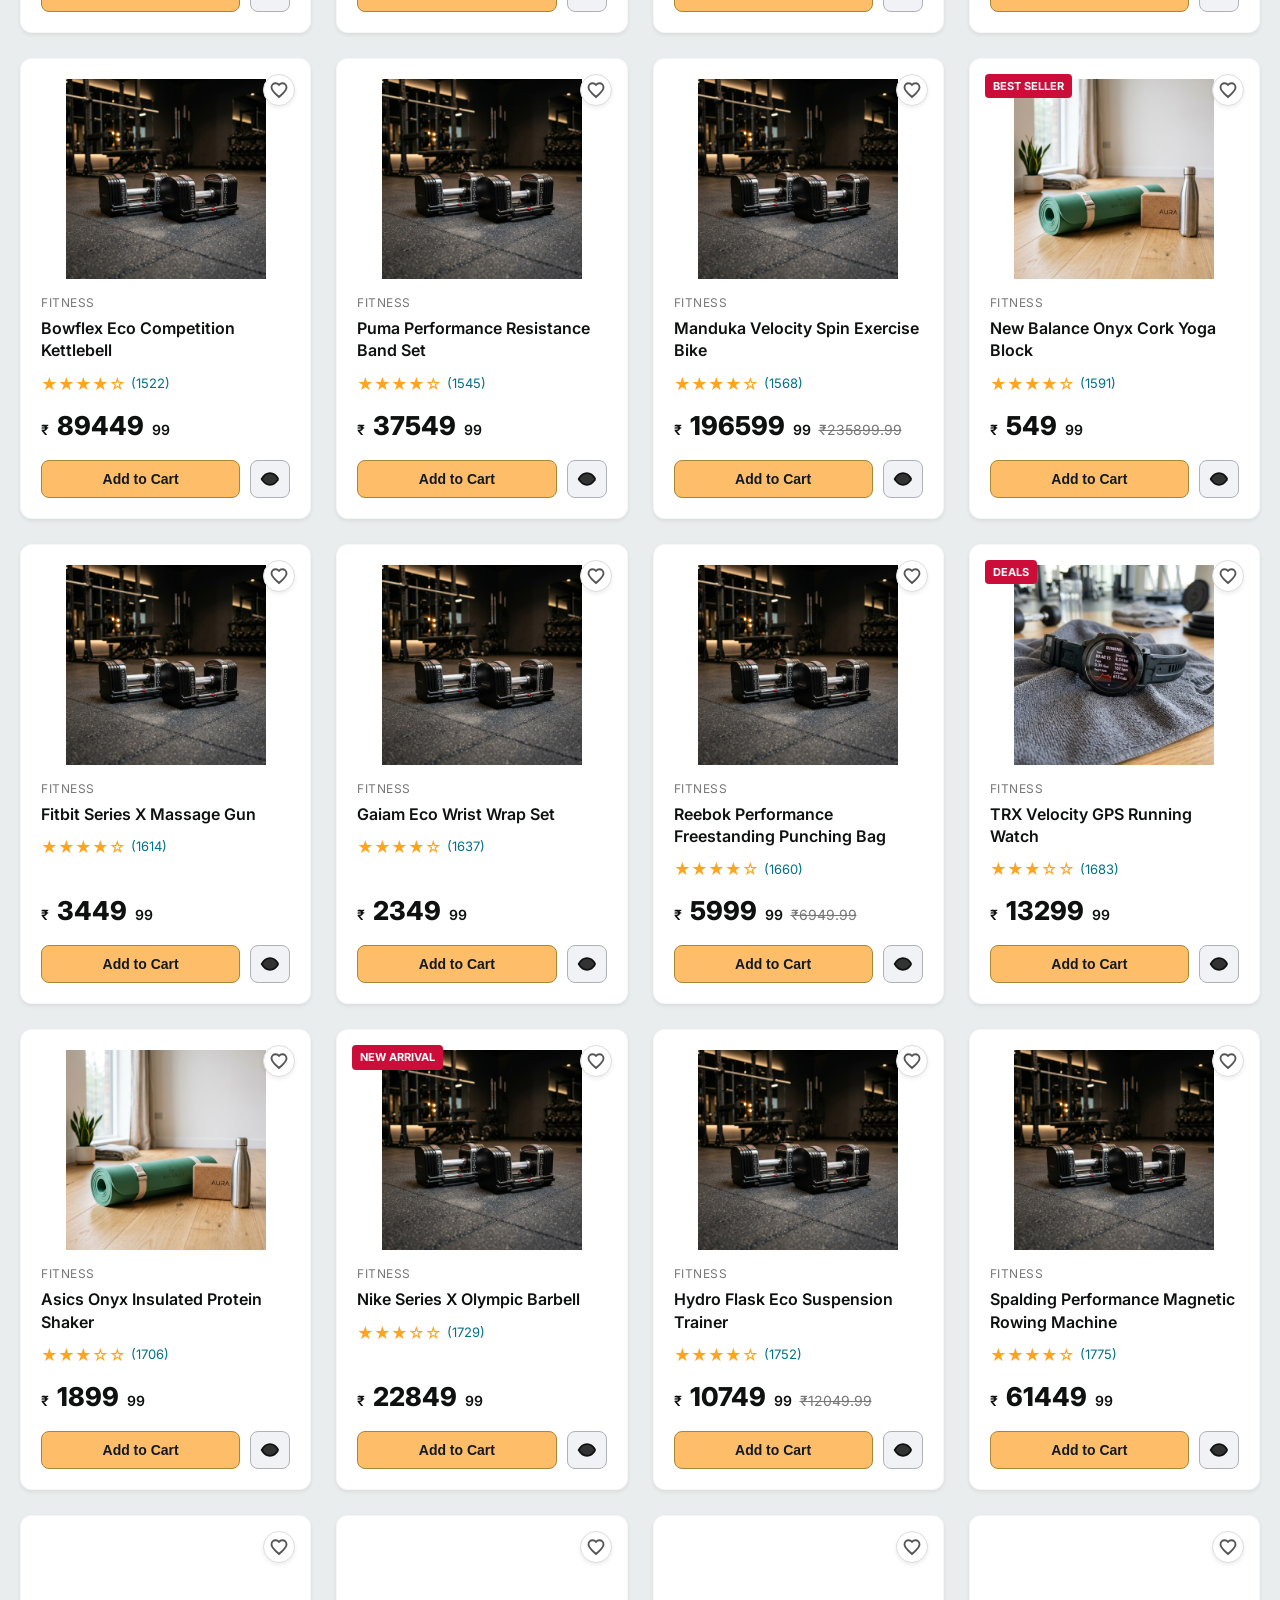
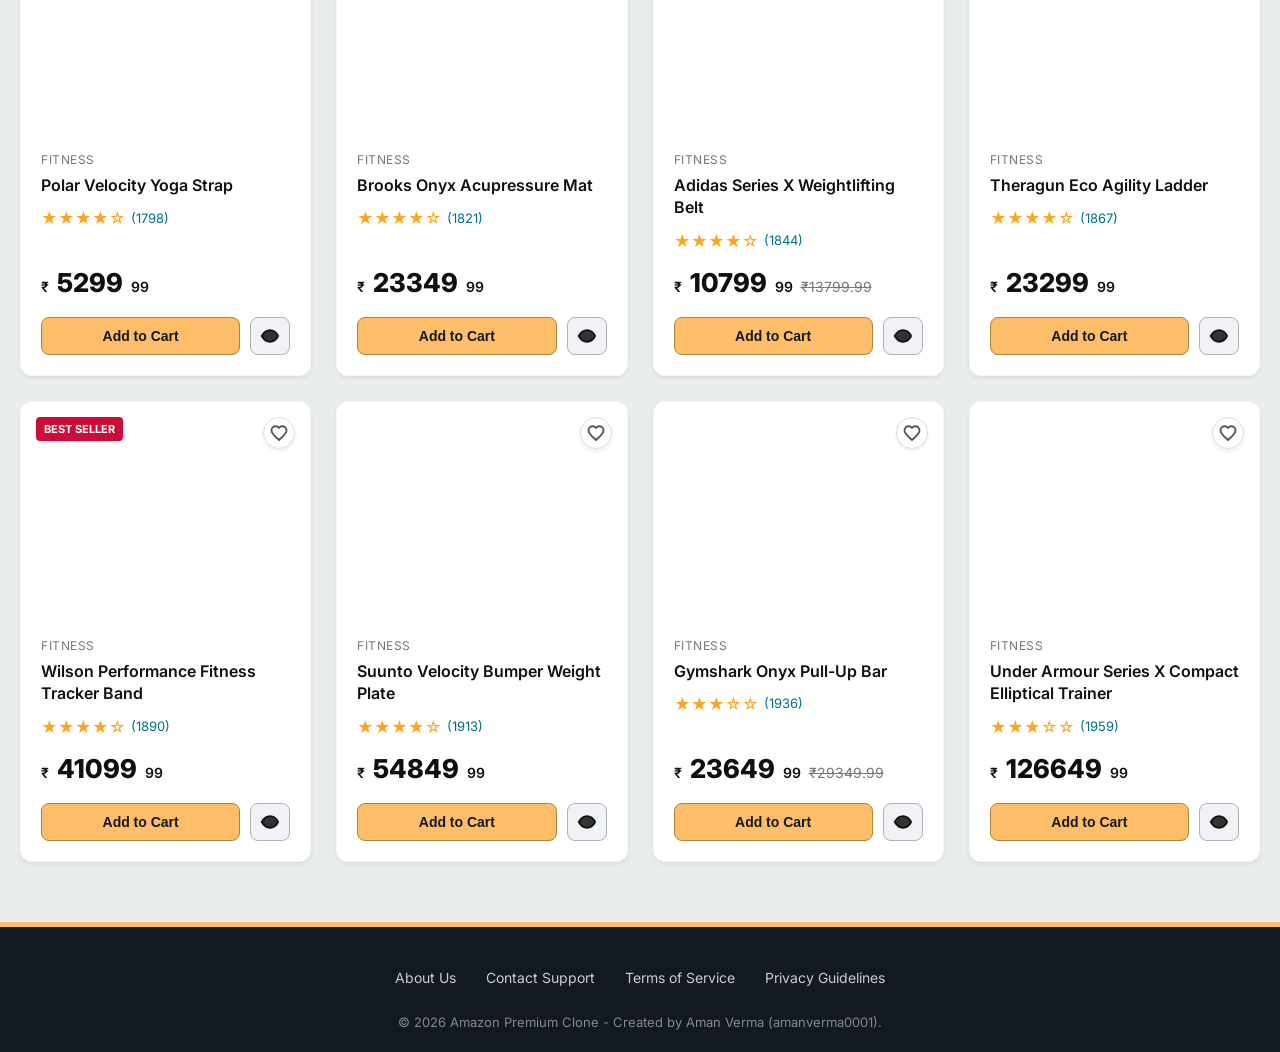
==== commit 365ae7a4: "Update contributor name to Aman Verma (amanverma0001) in footers and README" ====
--- a/index.html
+++ b/index.html
@@ -440,7 +440,7 @@
       <a href="#" onclick="alert('Simulation Terms of Service Active')">Terms of Service</a>
       <a href="#" onclick="alert('Privacy Policy Verified')">Privacy Guidelines</a>
     </div>
-    <p class="footer-copyright">© 2026 Amazon Premium Clone - Created for Pair Programming demonstration using Vanilla HTML, CSS, and JS.</p>
+    <p class="footer-copyright">© 2026 Amazon Premium Clone - Created by Aman Verma (amanverma0001).</p>
   </footer>
 
   <script src="app.js?v=10"></script>
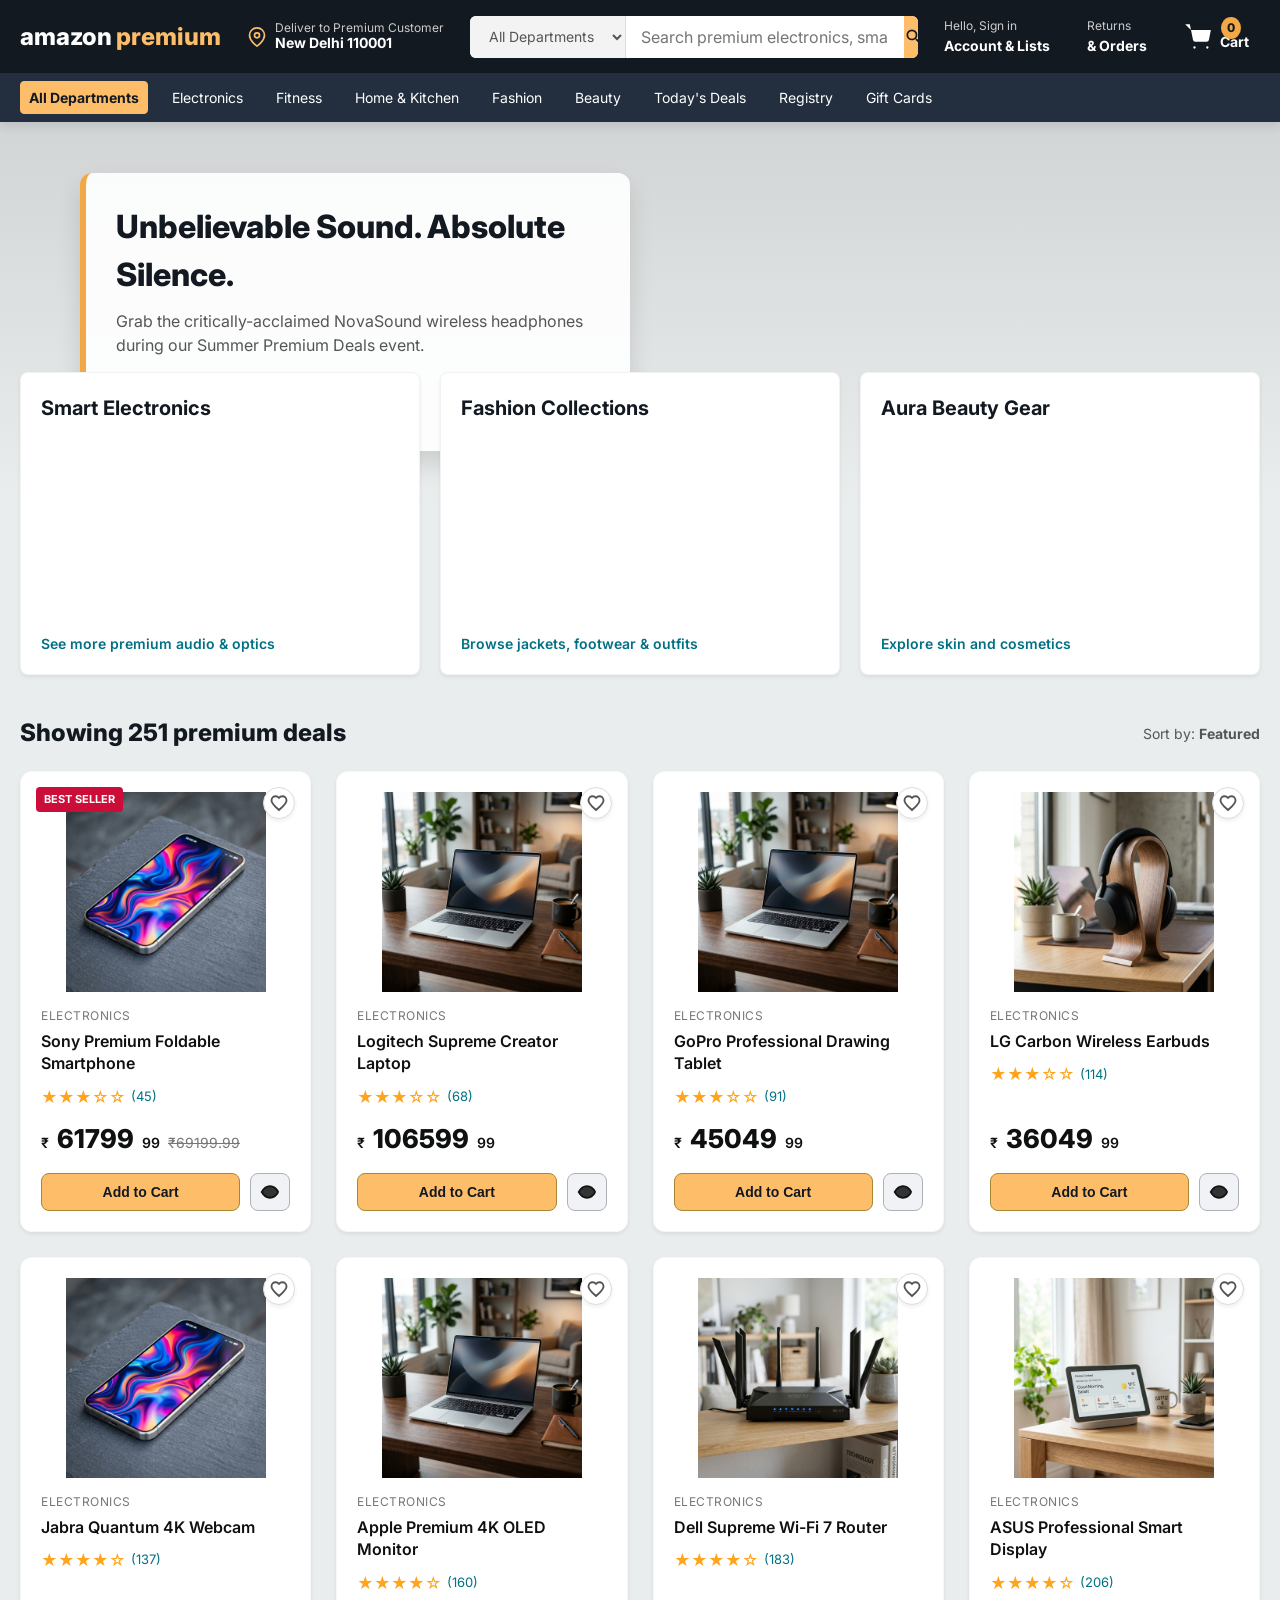
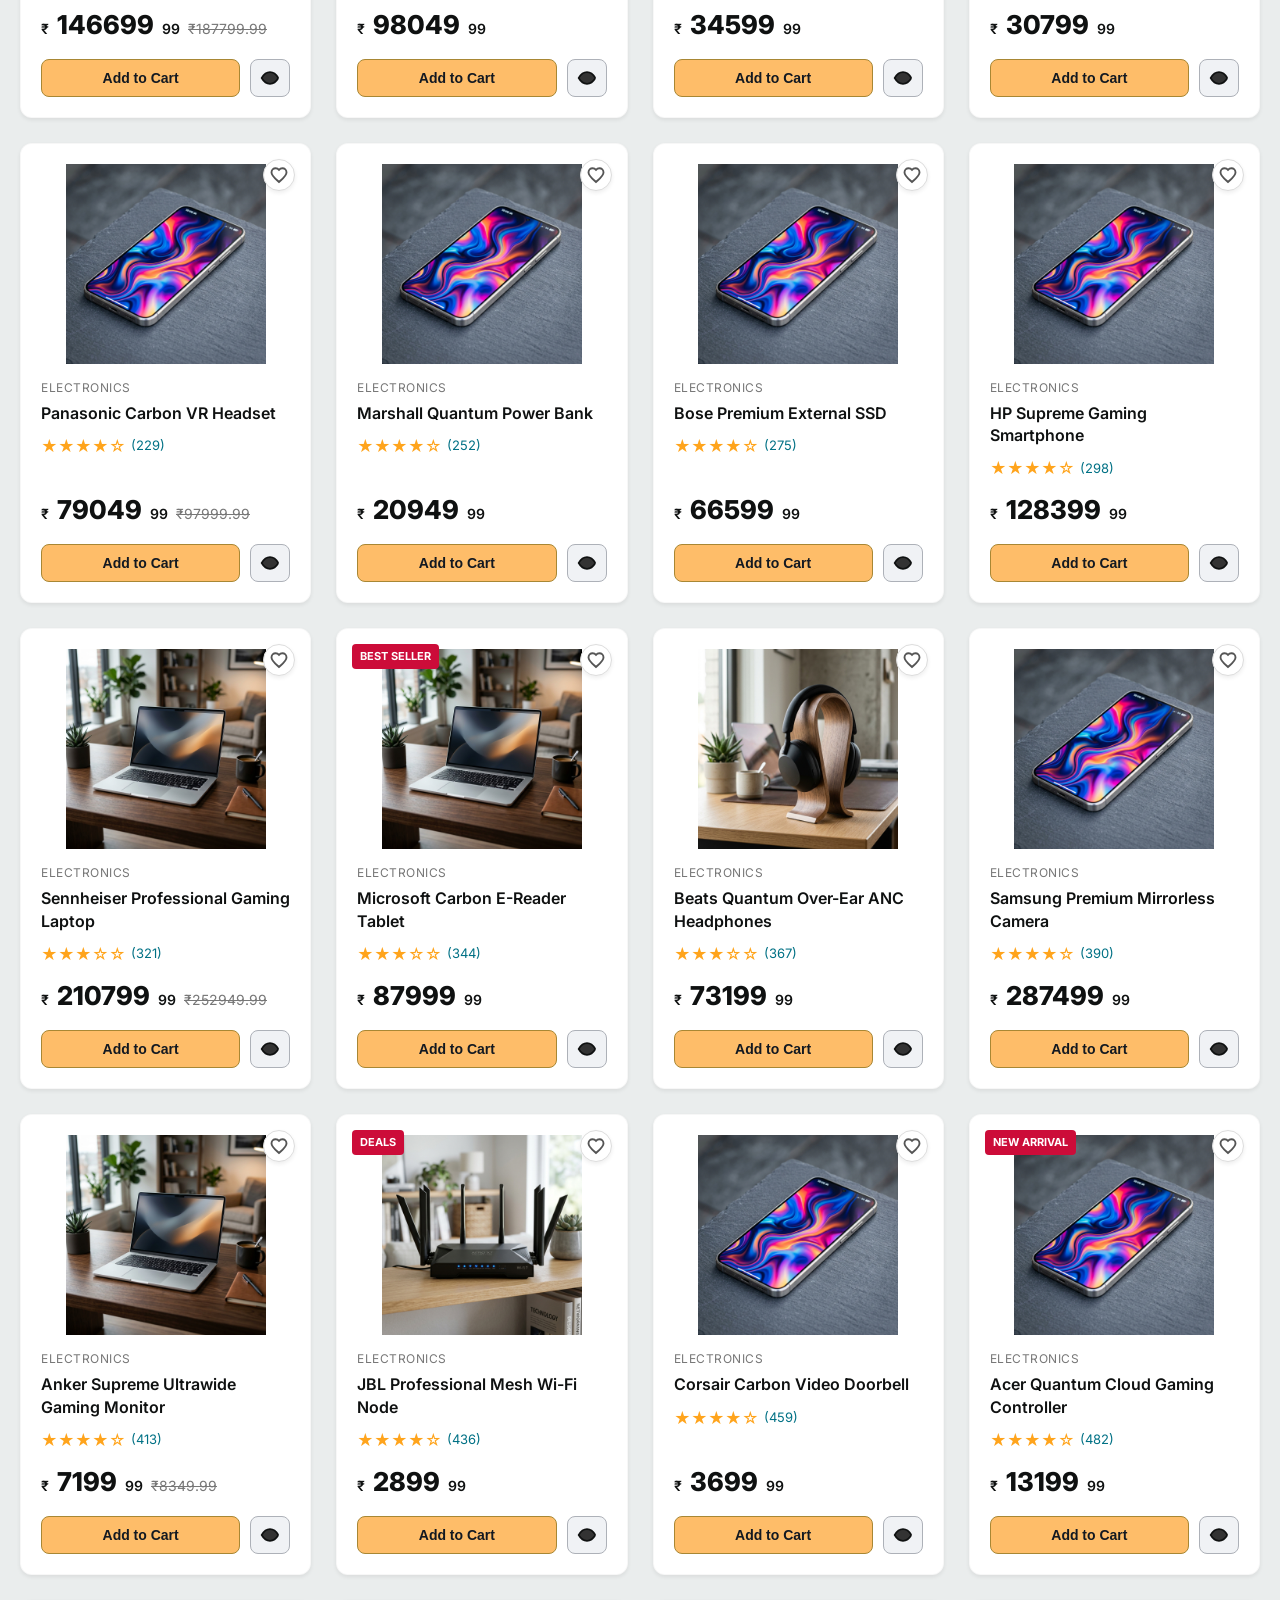
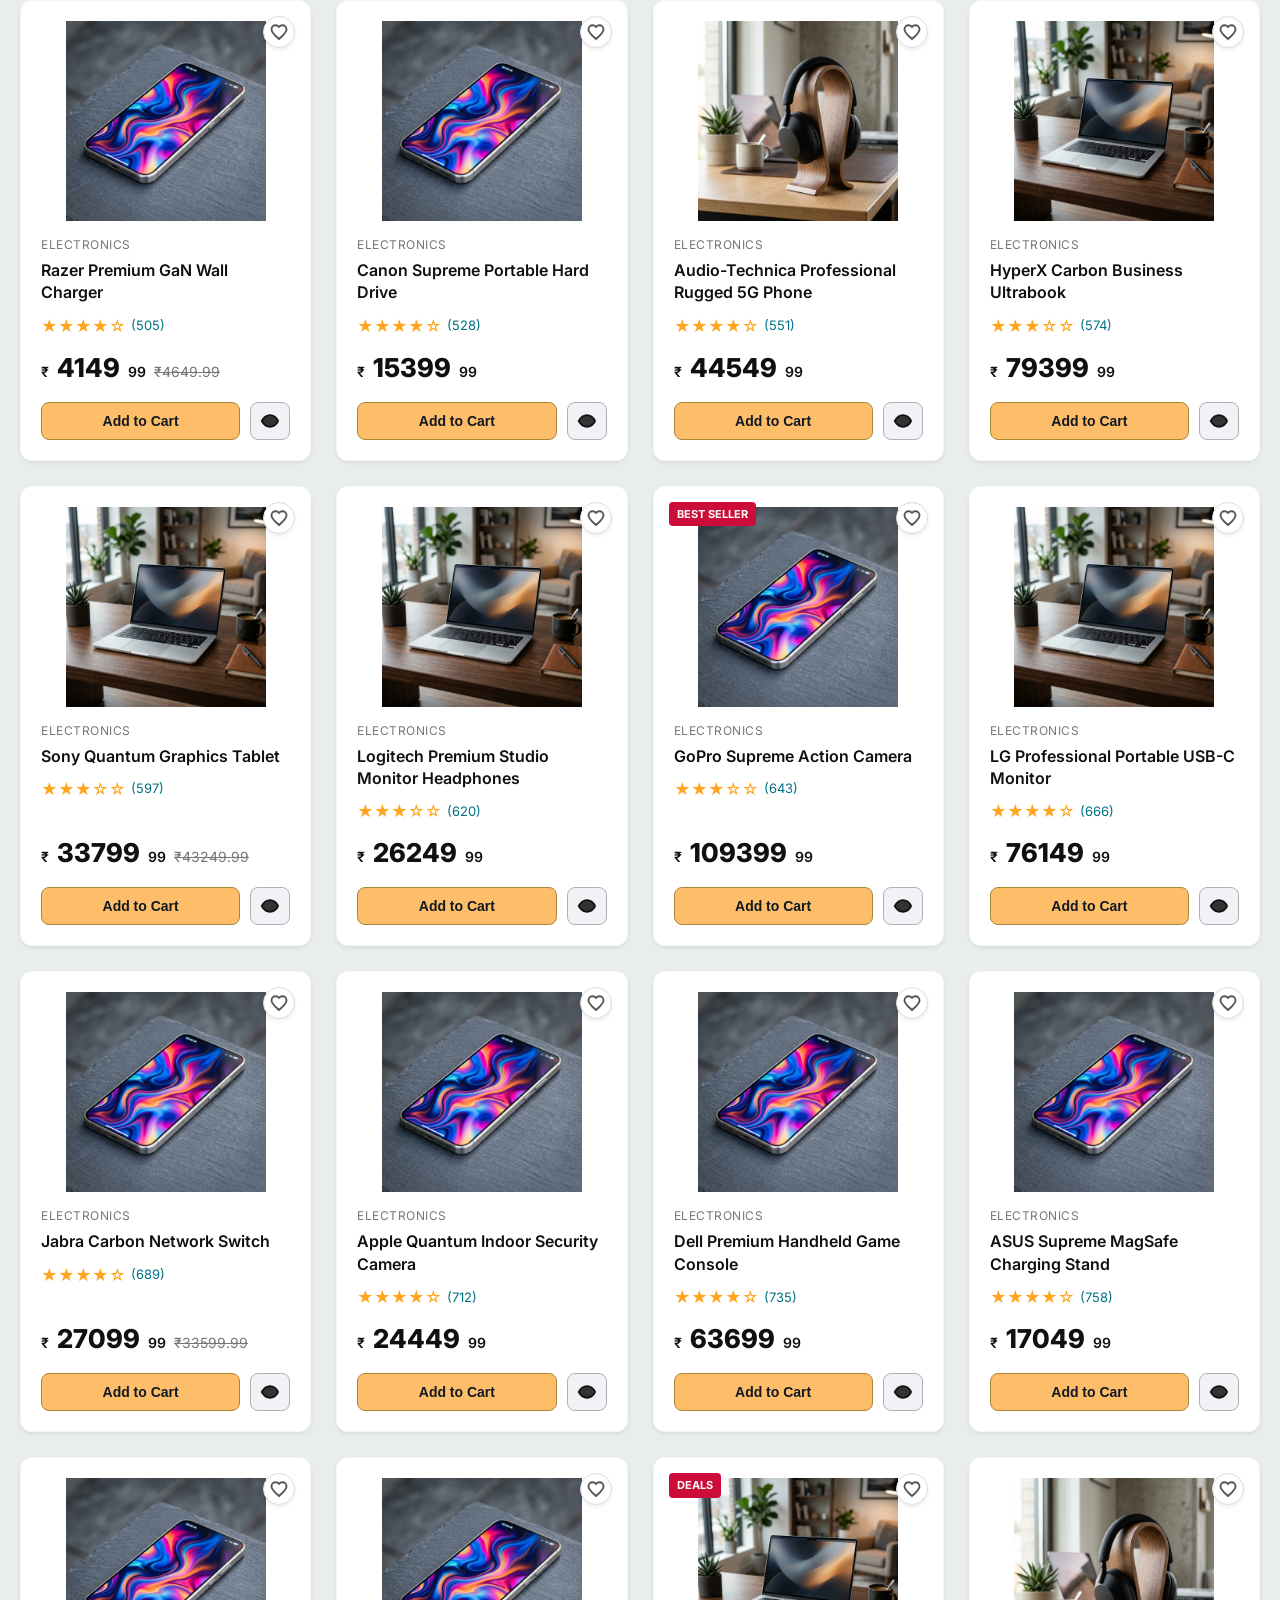
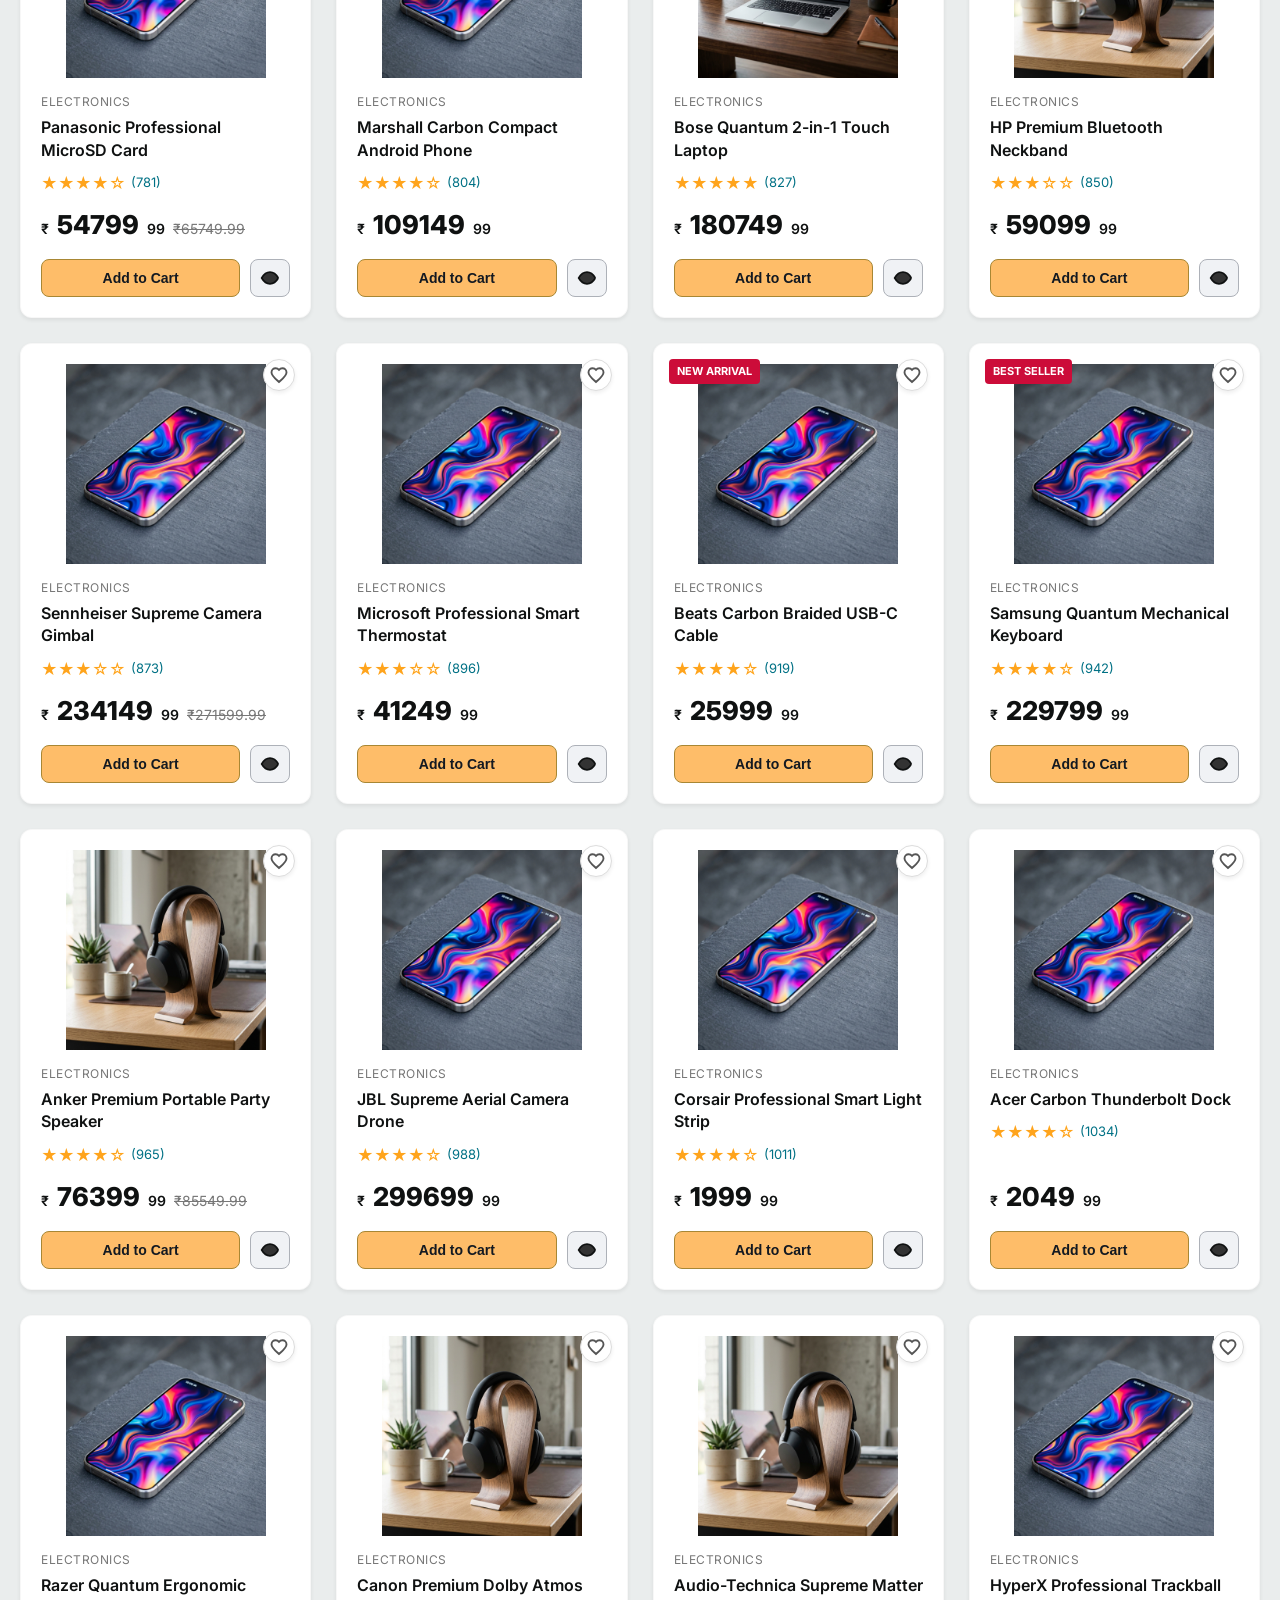
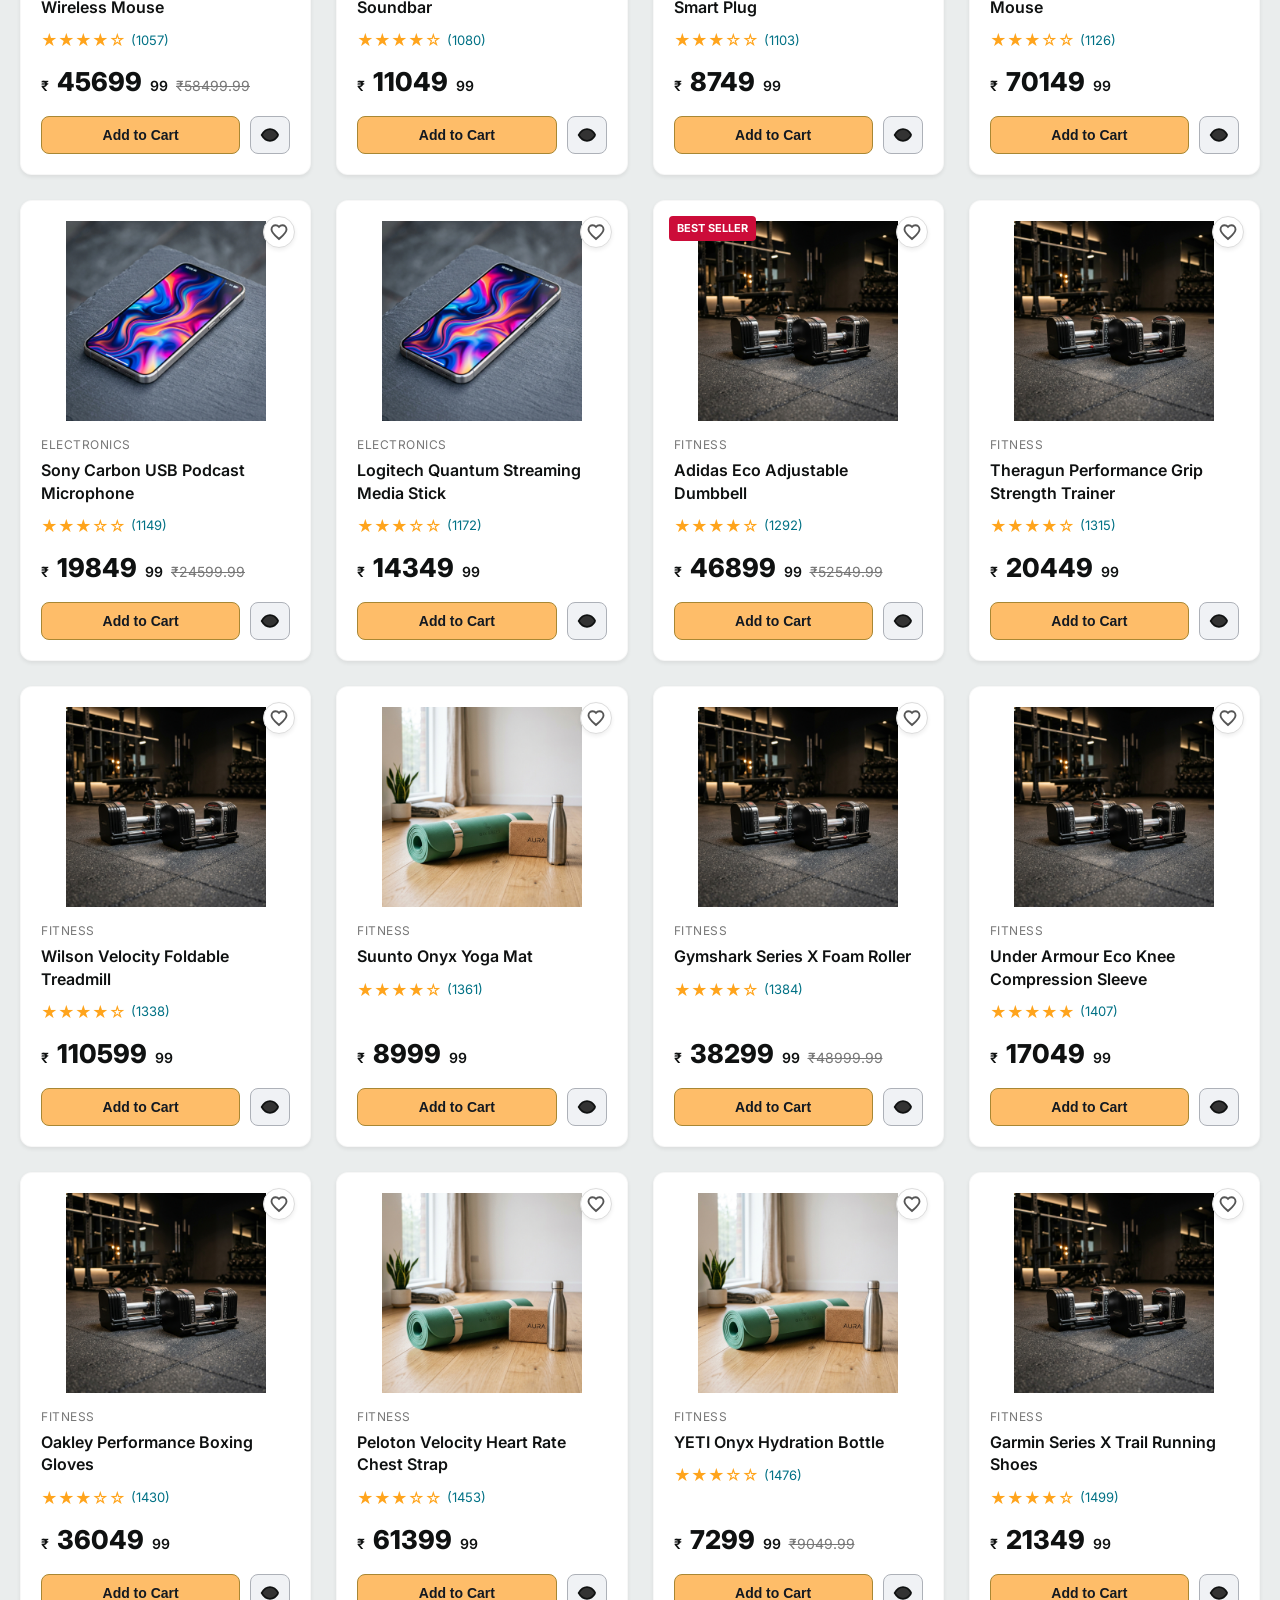
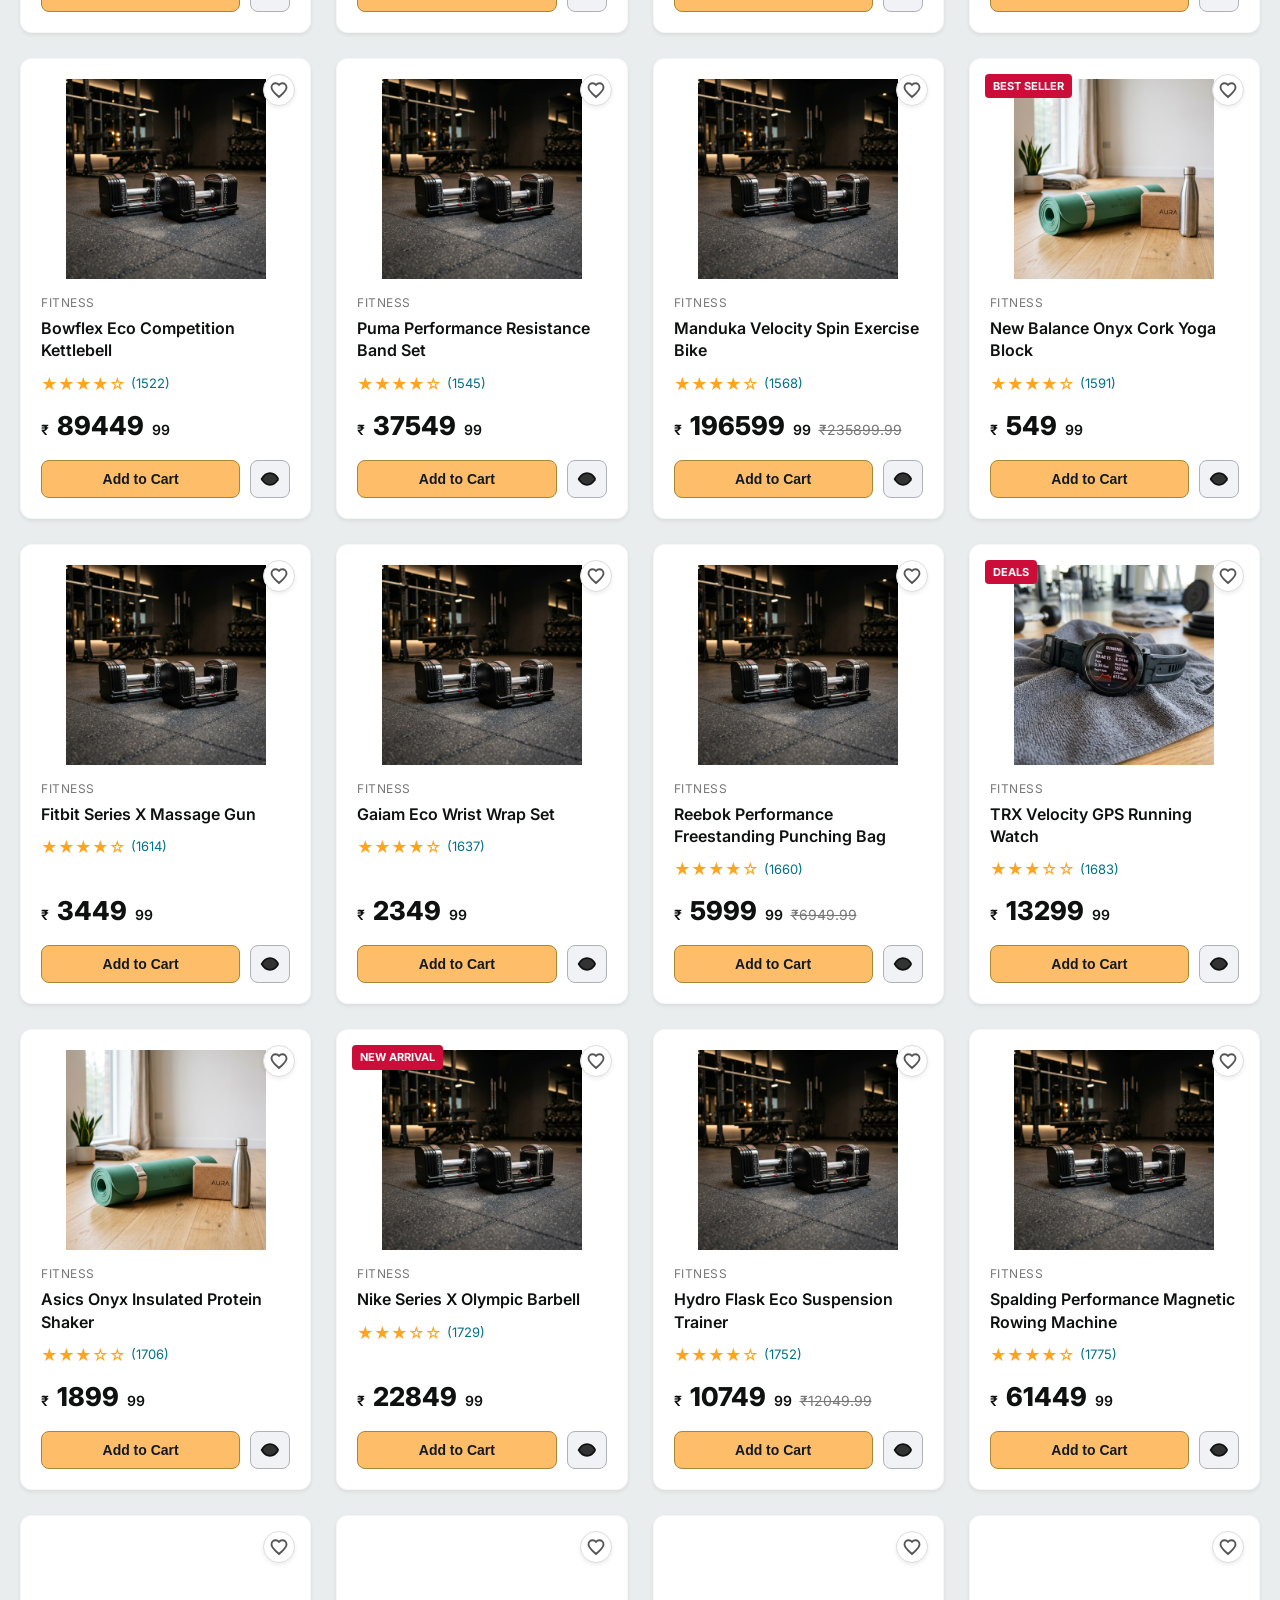
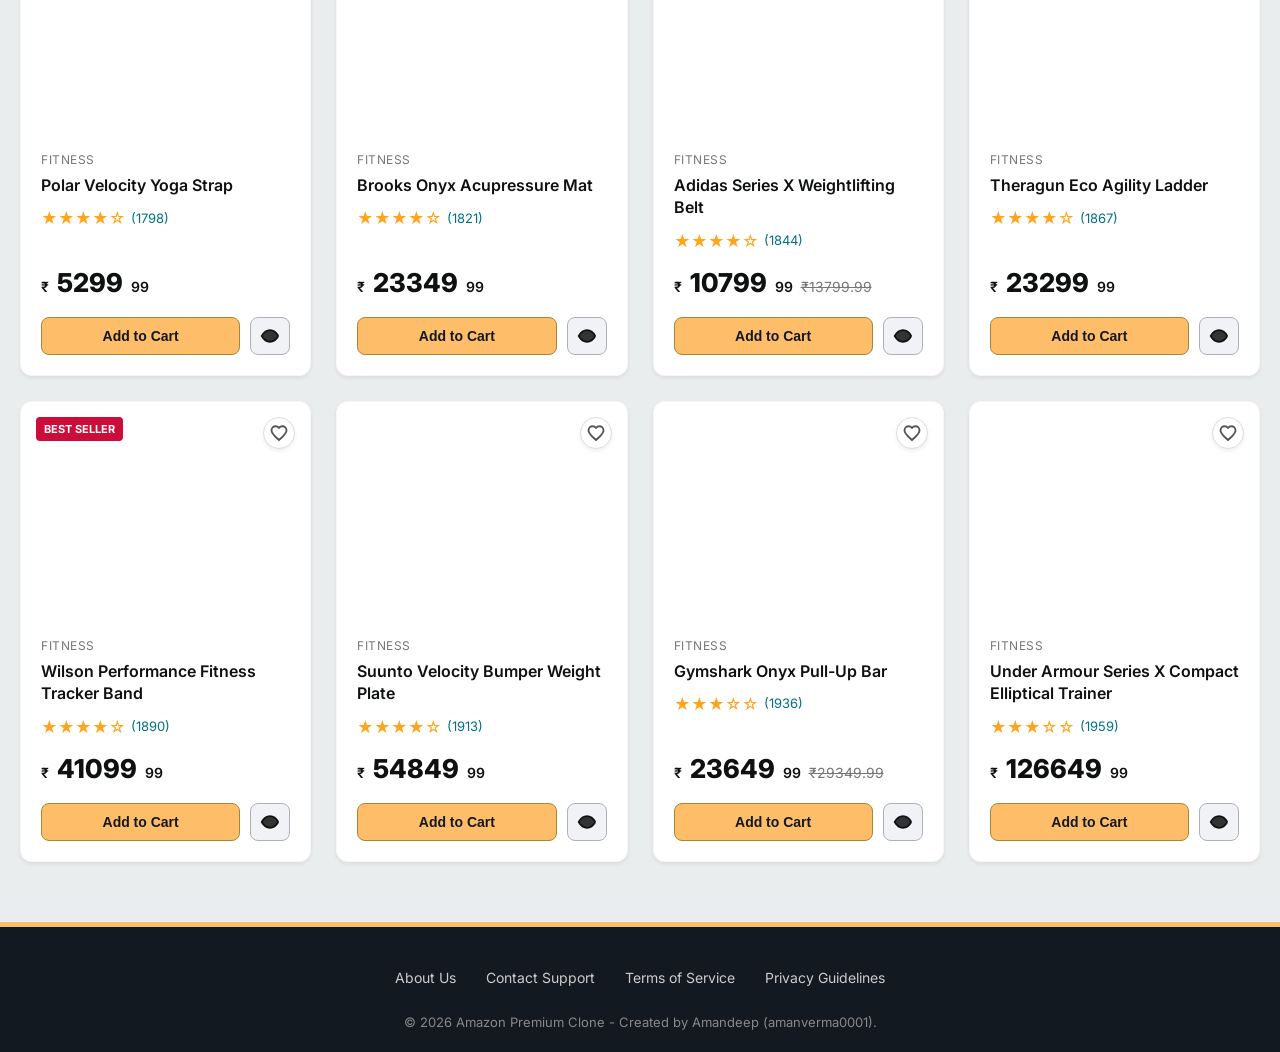
==== commit 6ef541d3: "Update footer and README.md contributor details to credit Amandeep (amanverma0001) as sole developer" ====
--- a/index.html
+++ b/index.html
@@ -440,7 +440,7 @@
       <a href="#" onclick="alert('Simulation Terms of Service Active')">Terms of Service</a>
       <a href="#" onclick="alert('Privacy Policy Verified')">Privacy Guidelines</a>
     </div>
-    <p class="footer-copyright">© 2026 Amazon Premium Clone - Created by Aman Verma (amanverma0001).</p>
+    <p class="footer-copyright">© 2026 Amazon Premium Clone - Created by Amandeep (amanverma0001).</p>
   </footer>
 
   <script src="app.js?v=10"></script>
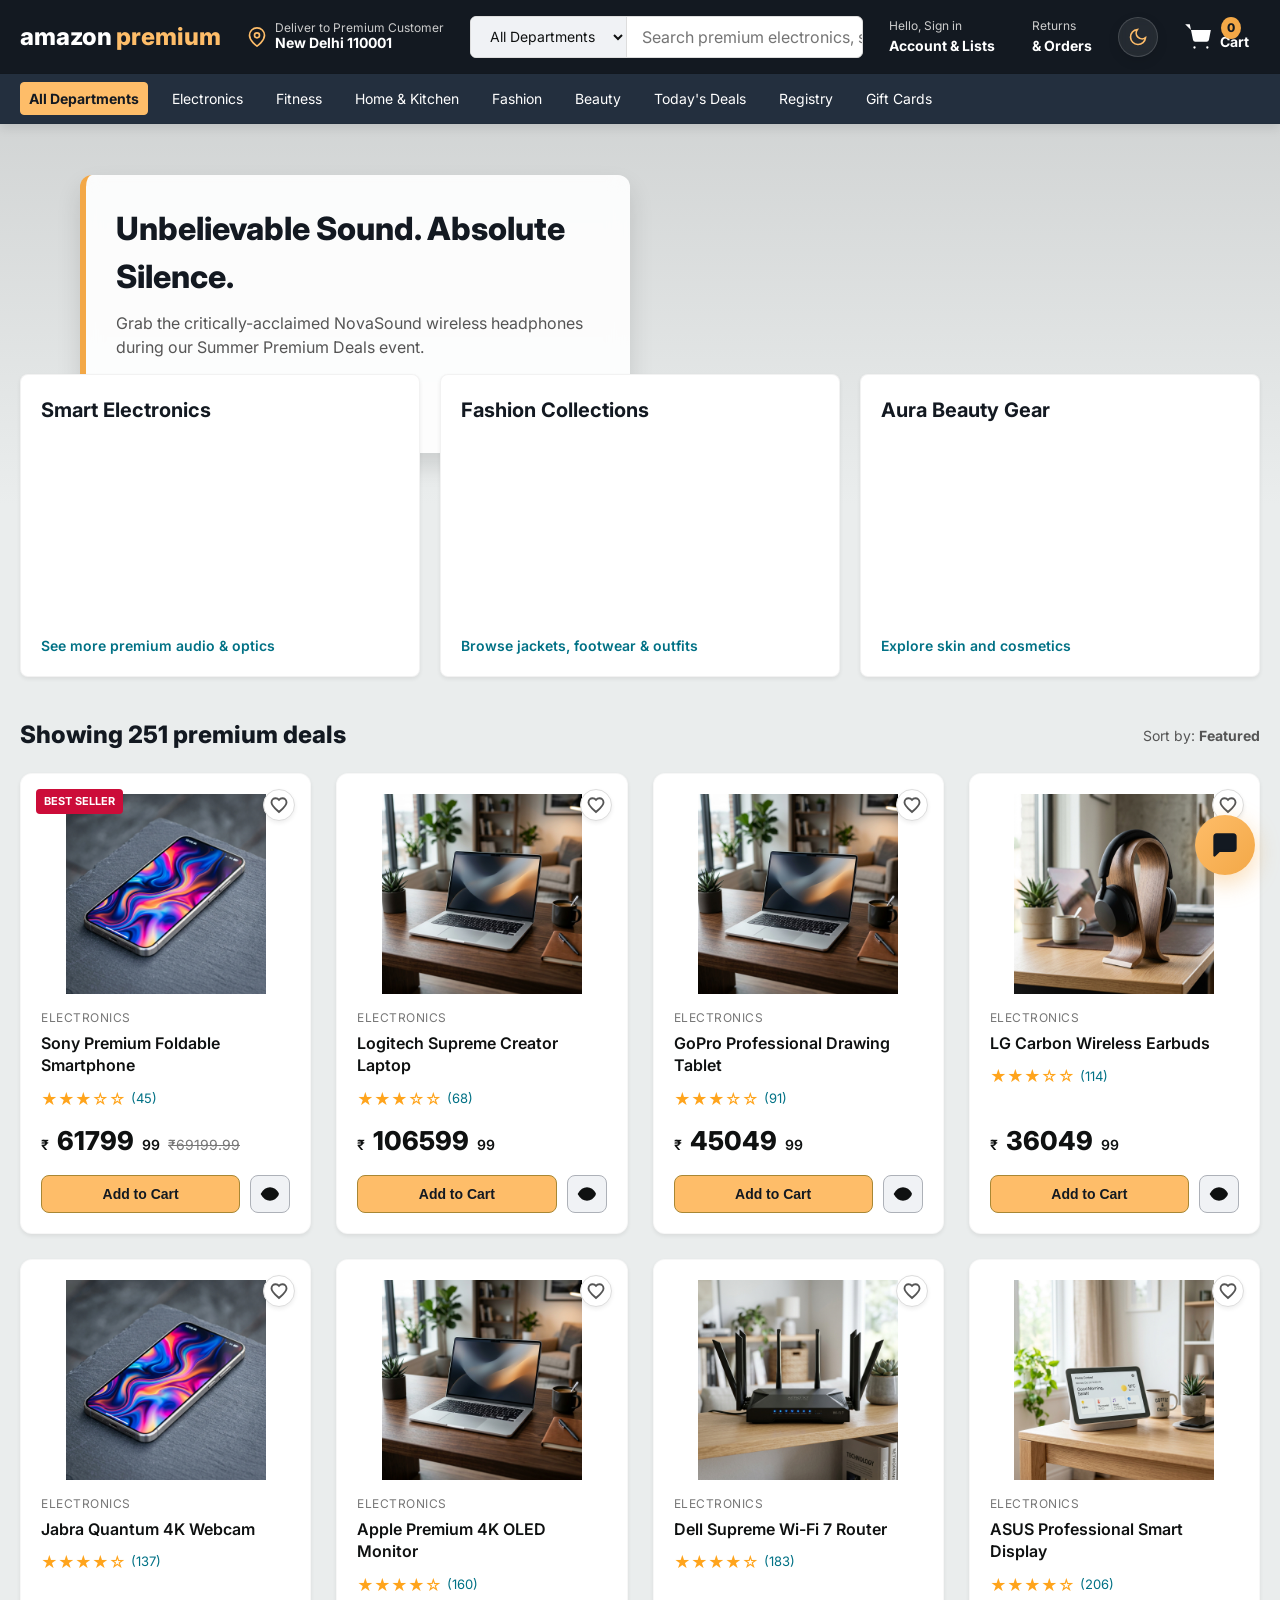
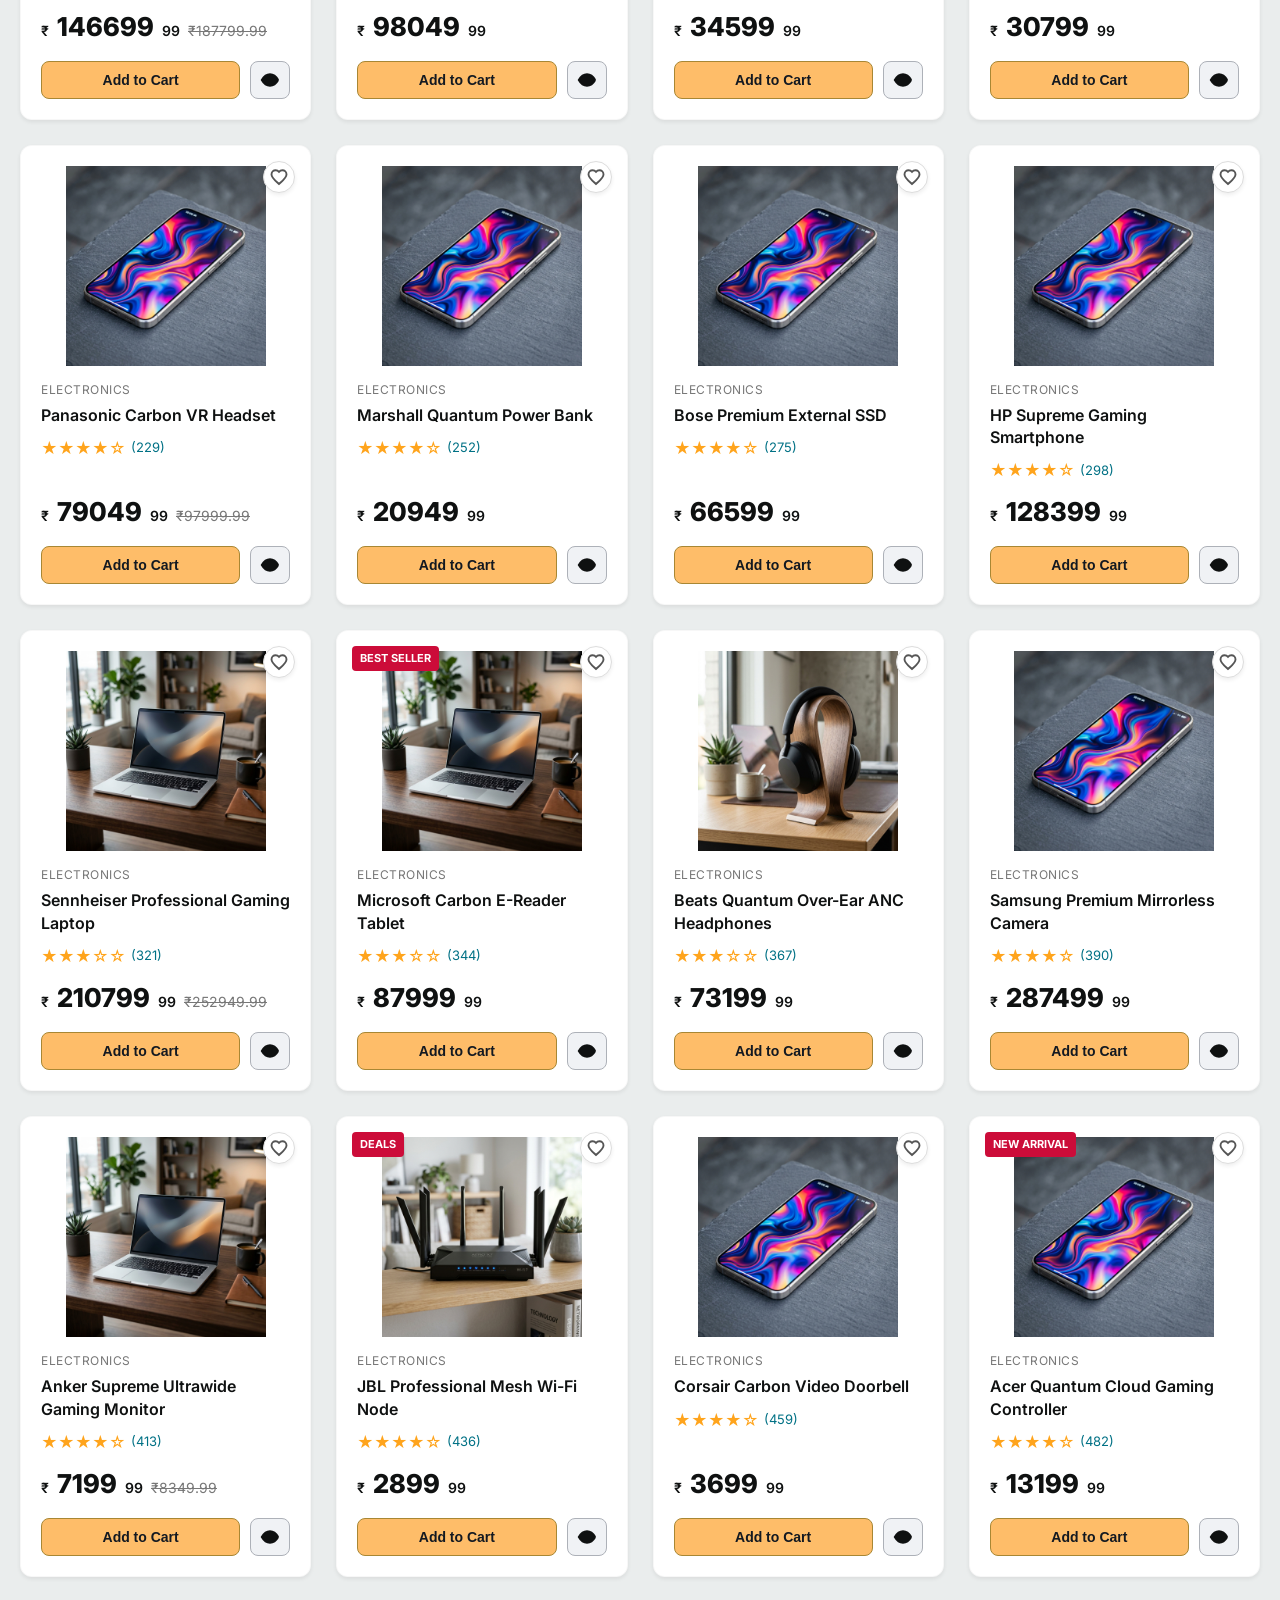
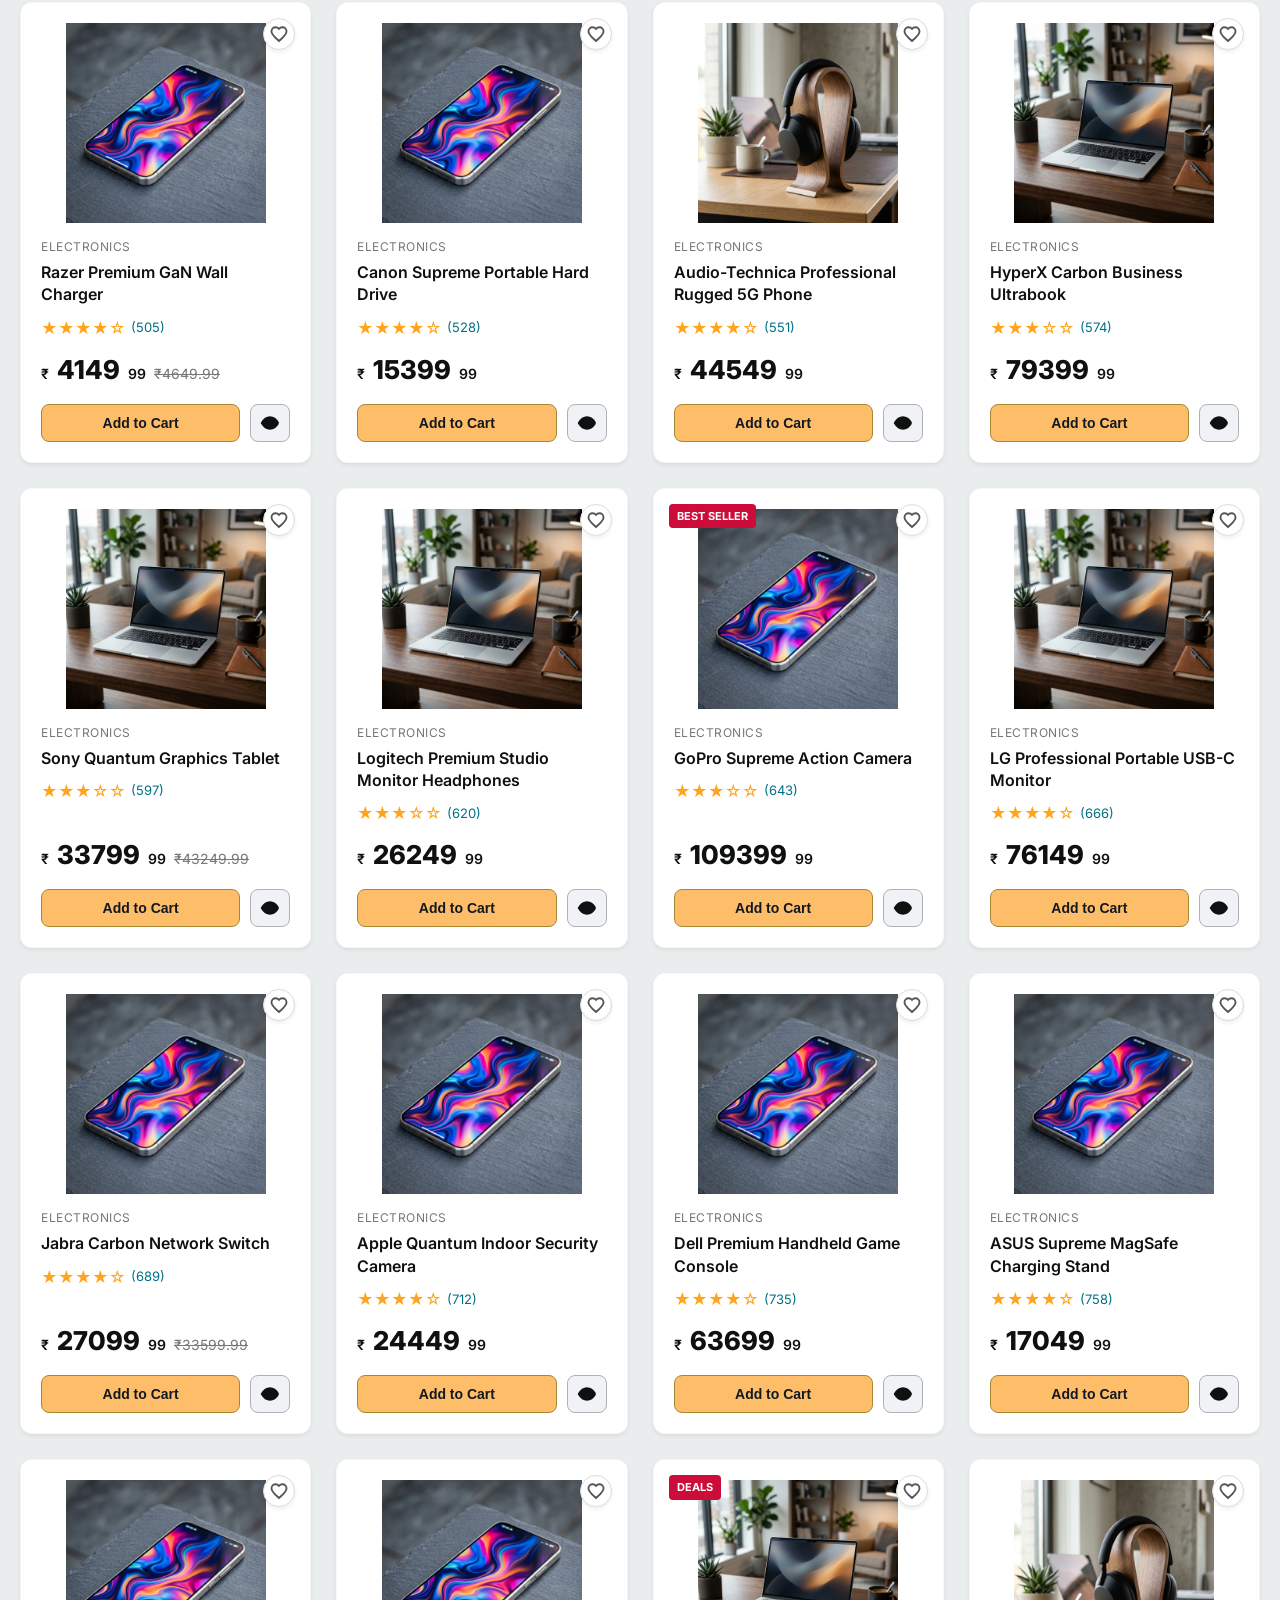
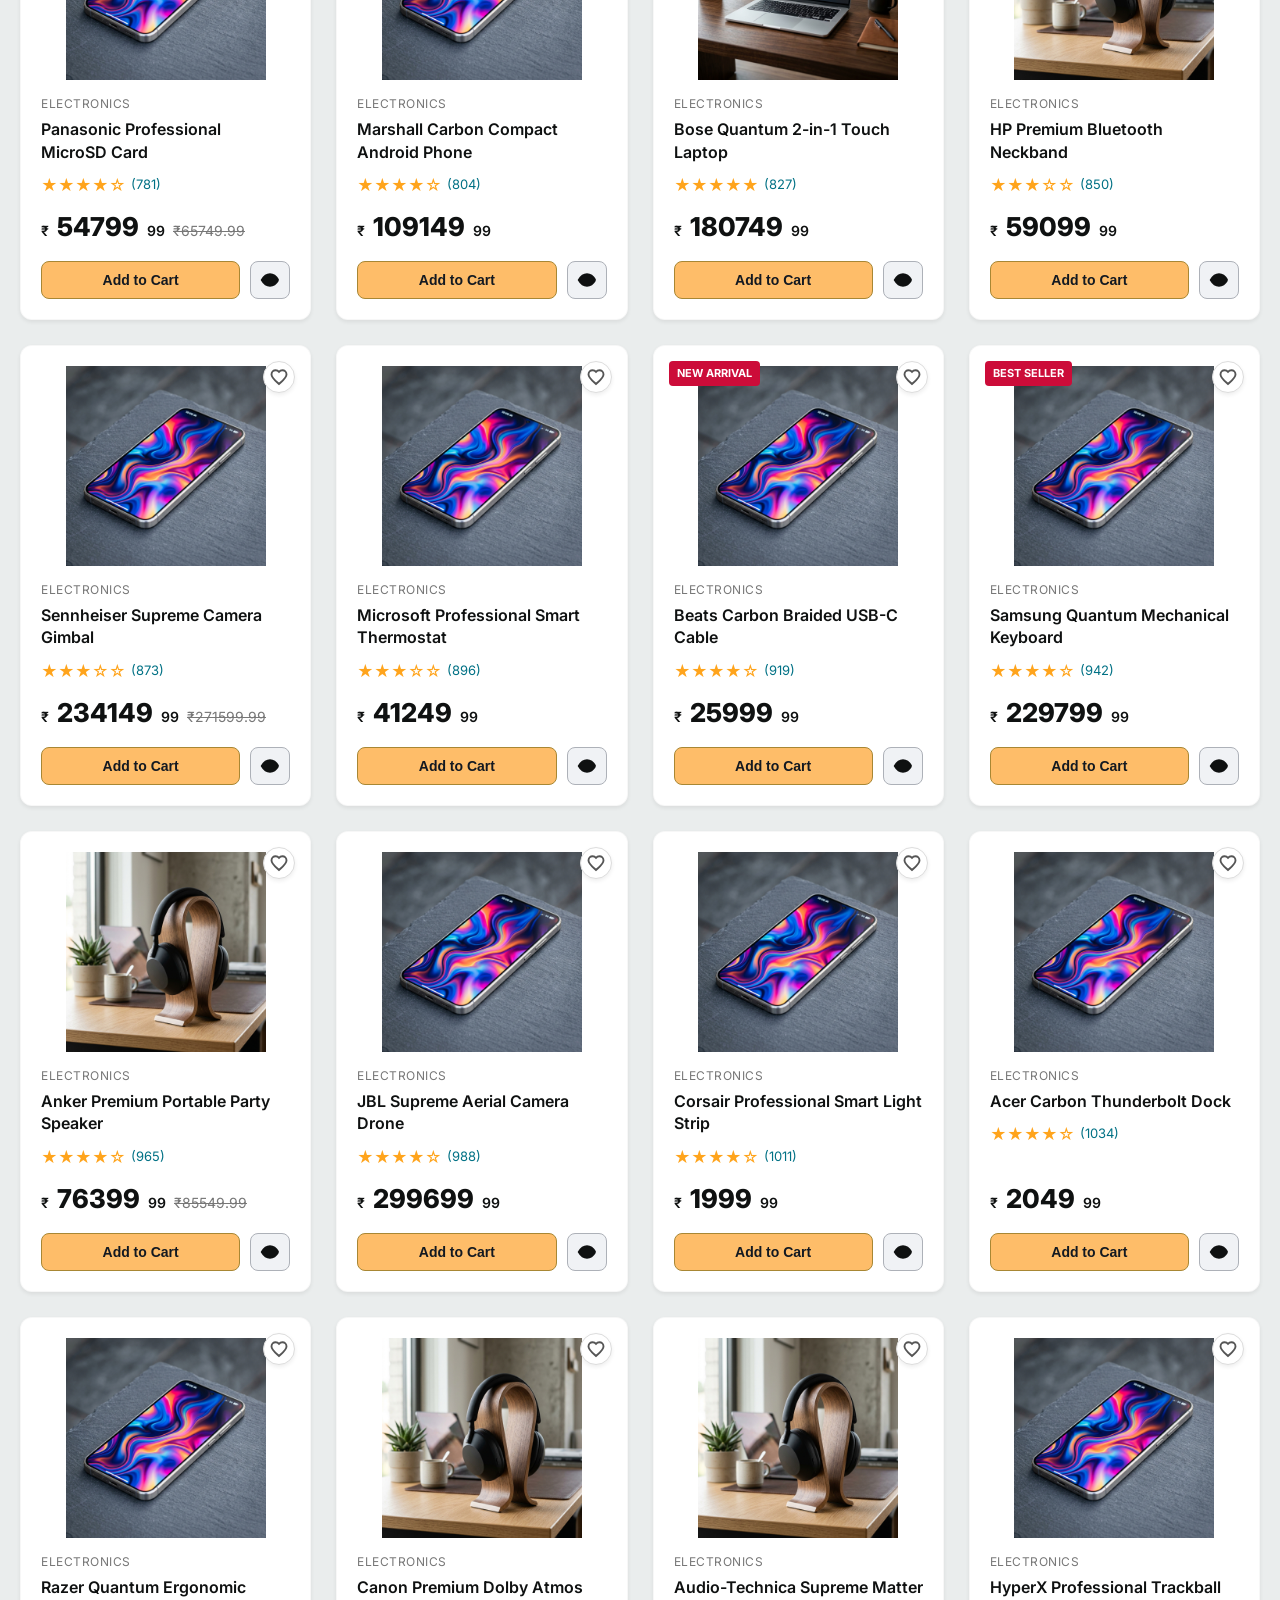
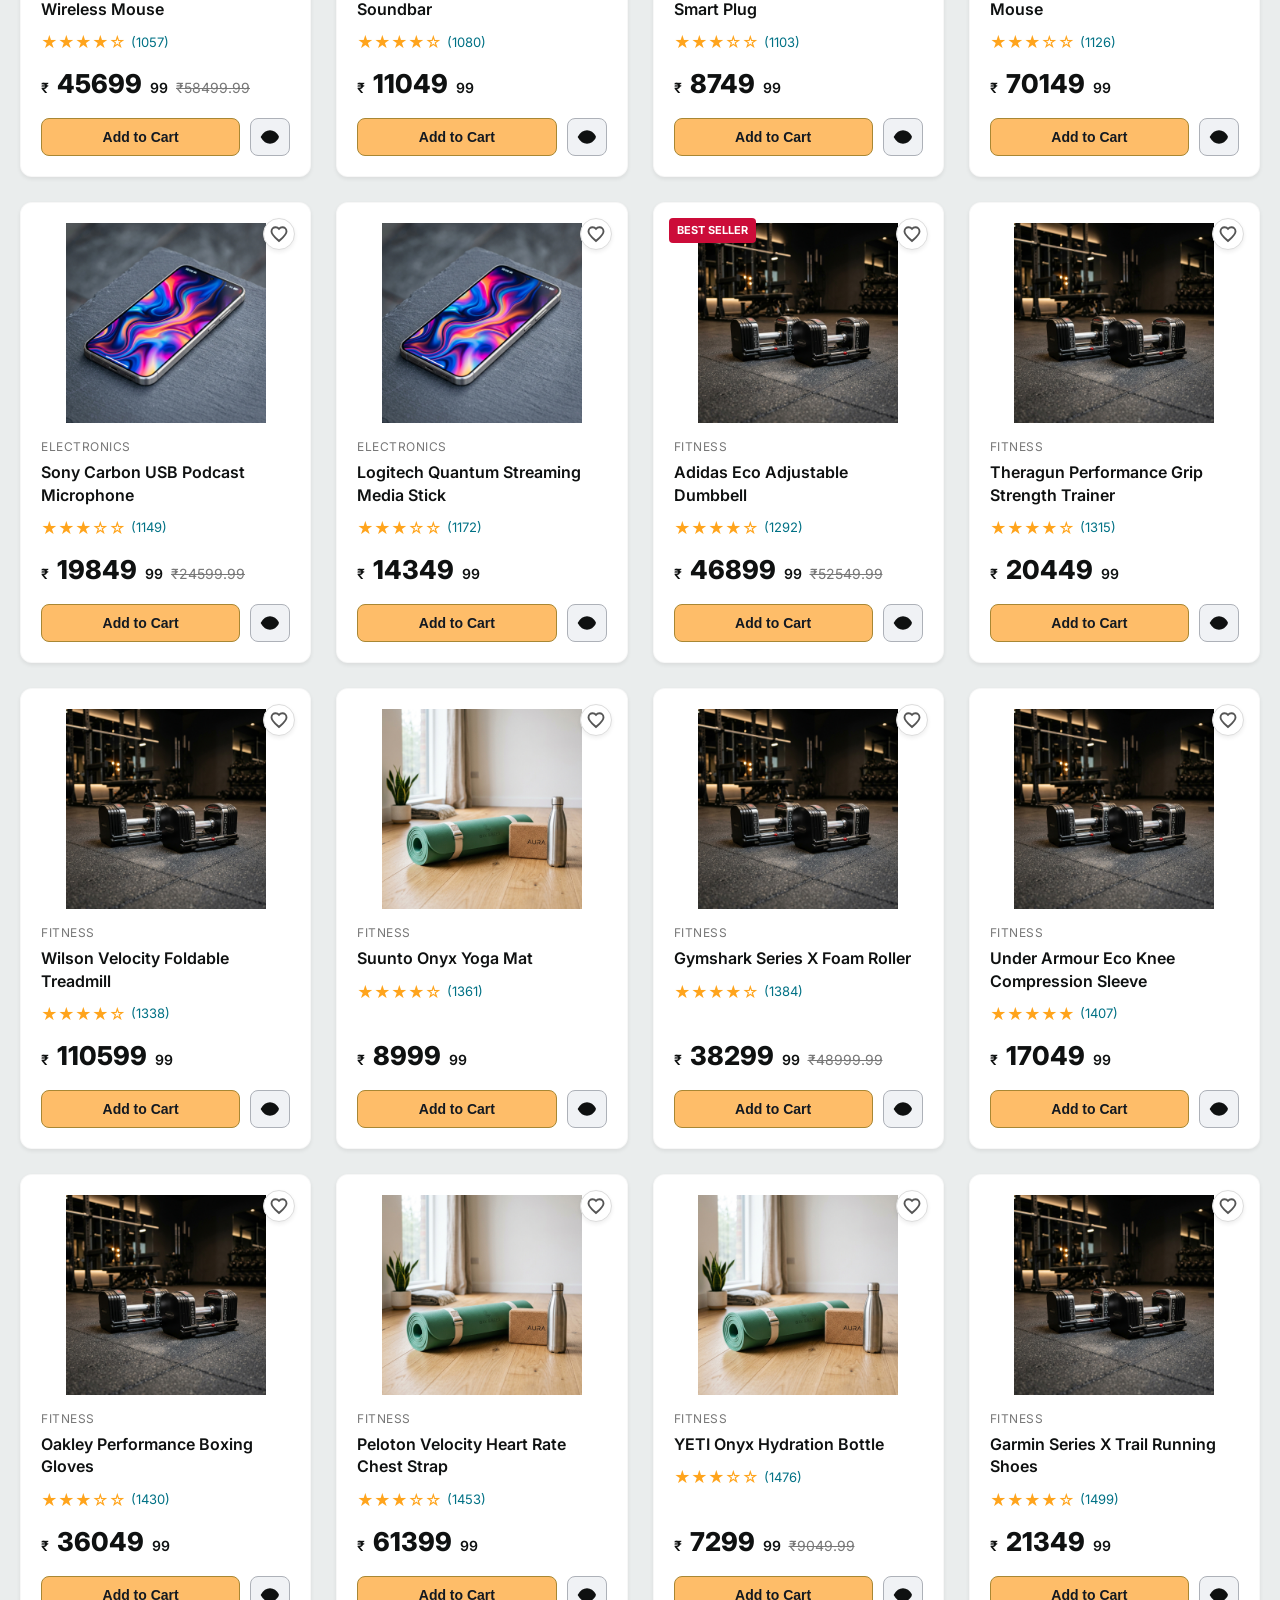
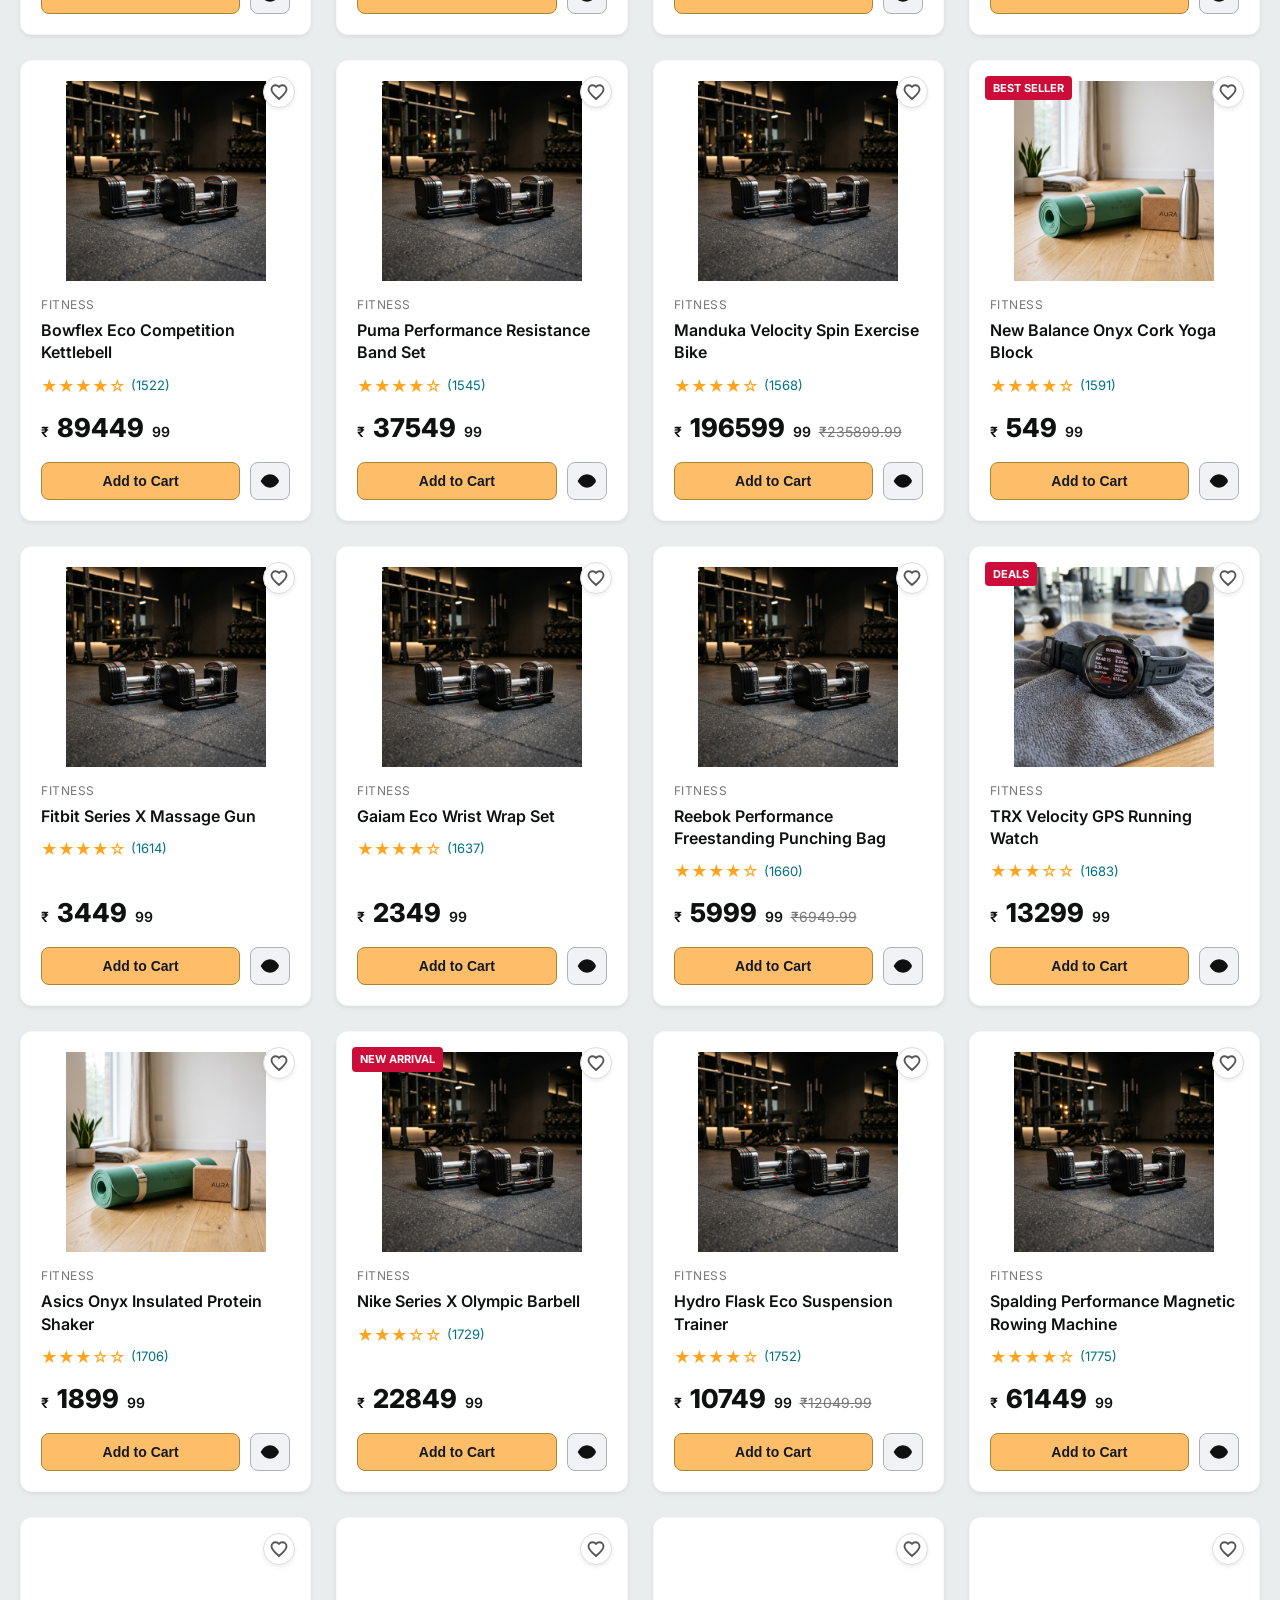
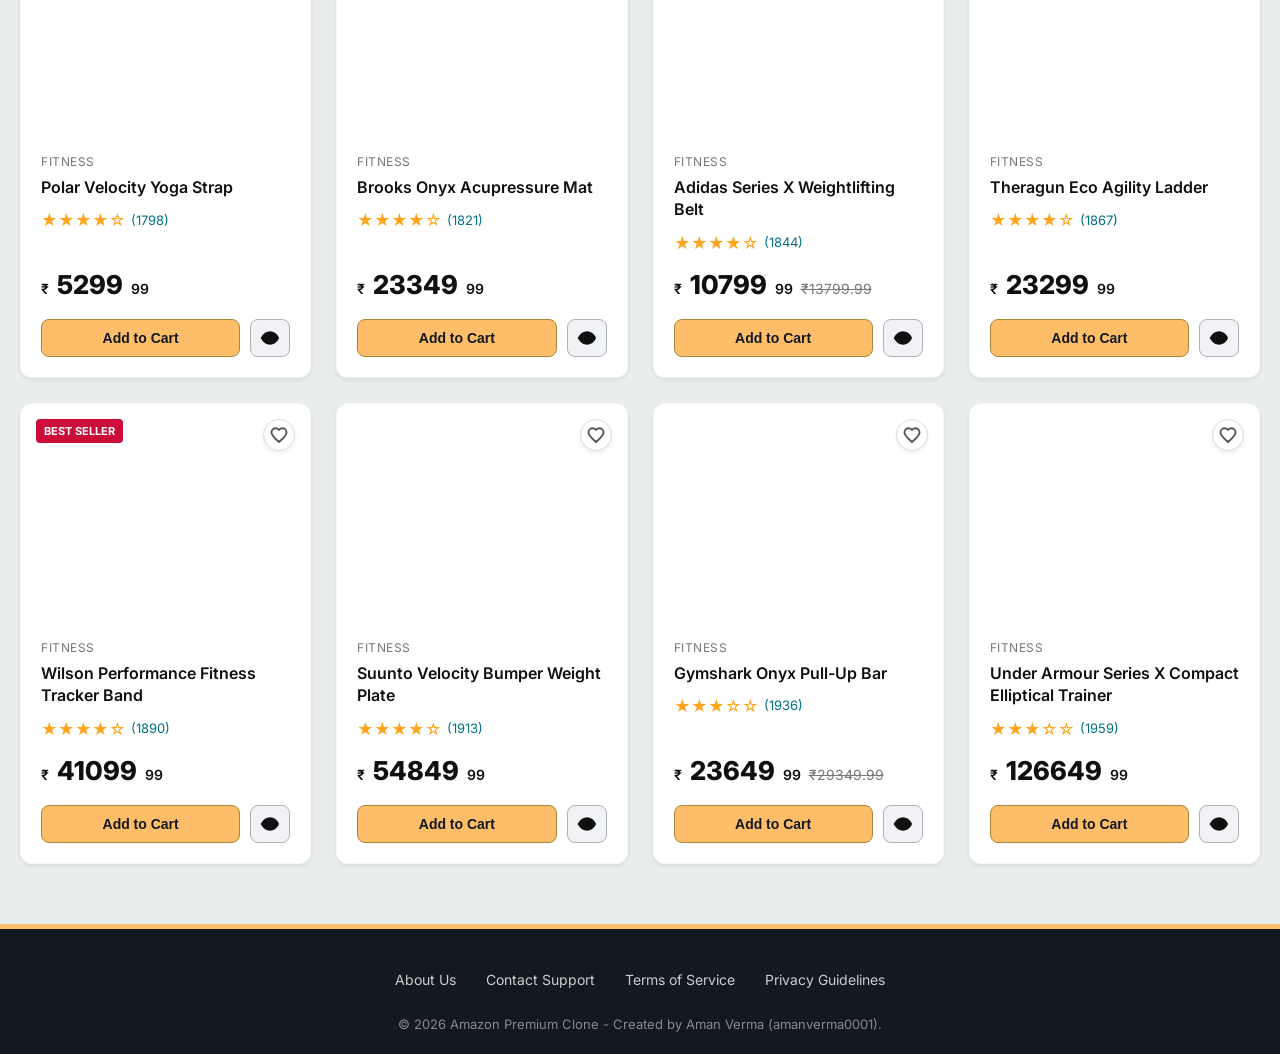
==== commit 03b73f7a: "feat: Add Glassmorphic Theme Toggle, Shimmering Skeletons loader, and Floating Support Widget" ====
--- a/index.html
+++ b/index.html
@@ -9,6 +9,14 @@
   <link rel="preconnect" href="https://fonts.googleapis.com">
   <link rel="preconnect" href="https://fonts.gstatic.com" crossorigin>
   <link href="https://fonts.googleapis.com/css2?family=Inter:wght@300;400;500;600;700;800&display=swap" rel="stylesheet">
+  <script>
+    (function() {
+      const savedTheme = localStorage.getItem("amazon-theme") || "light";
+      if (savedTheme === "dark") {
+        document.documentElement.classList.add("dark-theme");
+      }
+    })();
+  </script>
 </head>
 <body>
 
@@ -64,6 +72,24 @@
           <span class="nav-opt-line-2">& Orders</span>
         </div>
 
+        <!-- Glassmorphic Dark/Light Theme Toggle -->
+        <button id="theme-toggle-btn" class="theme-toggle-btn" onclick="toggleTheme()" title="Toggle Dark/Light Mode" aria-label="Toggle Dark/Light Mode">
+          <svg class="sun-icon" viewBox="0 0 24 24" fill="none" stroke="currentColor" stroke-width="2">
+            <circle cx="12" cy="12" r="5"></circle>
+            <line x1="12" y1="1" x2="12" y2="3"></line>
+            <line x1="12" y1="21" x2="12" y2="23"></line>
+            <line x1="4.22" y1="4.22" x2="5.64" y2="5.64"></line>
+            <line x1="18.36" y1="18.36" x2="19.78" y2="19.78"></line>
+            <line x1="1" y1="12" x2="3" y2="12"></line>
+            <line x1="21" y1="12" x2="23" y2="12"></line>
+            <line x1="4.22" y1="19.78" x2="5.64" y2="18.36"></line>
+            <line x1="18.36" y1="5.64" x2="19.78" y2="4.22"></line>
+          </svg>
+          <svg class="moon-icon" viewBox="0 0 24 24" fill="none" stroke="currentColor" stroke-width="2">
+            <path d="M21 12.79A9 9 0 1 1 11.21 3 7 7 0 0 0 21 12.79z"></path>
+          </svg>
+        </button>
+
         <!-- Interactive Cart Trigger Badge -->
         <div class="nav-cart" id="nav-cart-trigger" onclick="toggleCartDrawer(true)">
           <svg viewBox="0 0 24 24">
@@ -440,9 +466,50 @@
       <a href="#" onclick="alert('Simulation Terms of Service Active')">Terms of Service</a>
       <a href="#" onclick="alert('Privacy Policy Verified')">Privacy Guidelines</a>
     </div>
-    <p class="footer-copyright">© 2026 Amazon Premium Clone - Created by Amandeep (amanverma0001).</p>
+    <p class="footer-copyright">© 2026 Amazon Premium Clone - Created by Aman Verma (amanverma0001).</p>
   </footer>
 
+  <!-- Floating Quick-Access Widget -->
+  <div class="floating-widget-container">
+    <button id="floating-widget-btn" class="floating-widget-btn" title="Premium Assistant" aria-label="Premium Assistant">
+      <svg viewBox="0 0 24 24" fill="none" stroke="currentColor" stroke-width="2" stroke-linecap="round" stroke-linejoin="round">
+        <path d="M21 15a2 2 0 0 1-2 2H7l-4 4V5a2 2 0 0 1 2-2h14a2 2 0 0 1 2 2z"></path>
+      </svg>
+      <span class="widget-badge" id="widget-badge-count" style="display: none;">0</span>
+    </button>
+    
+    <div id="floating-widget-panel" class="floating-widget-panel">
+      <div class="widget-tabs">
+        <button class="widget-tab-btn active" data-tab="chat">💬 Chat Support</button>
+        <button class="widget-tab-btn" data-tab="cart">🛒 Quick Cart</button>
+        <button class="widget-tab-btn" data-tab="wishlist">❤️ Wishlist</button>
+      </div>
+      
+      <div class="widget-content-area">
+        <div id="widget-pane-chat" class="widget-pane active">
+          <div class="chat-messages-log" id="widget-chat-log"></div>
+          <form class="chat-input-row" id="widget-chat-form">
+            <input type="text" id="widget-chat-input" class="chat-input-field" placeholder="Ask about shipping, returns, orders..." autocomplete="off">
+            <button type="submit" class="chat-send-btn" aria-label="Send message">
+              <svg viewBox="0 0 24 24">
+                <path d="M2.01 21L23 12 2.01 3 2 10l15 2-15 2z"/>
+              </svg>
+            </button>
+          </form>
+        </div>
+        
+        <div id="widget-pane-cart" class="widget-pane">
+          <div id="widget-quick-cart-list" style="height: 100%;"></div>
+        </div>
+        
+        <div id="widget-pane-wishlist" class="widget-pane">
+          <div id="widget-quick-wishlist-list" style="height: 100%;"></div>
+        </div>
+      </div>
+    </div>
+  </div>
+
   <script src="app.js?v=10"></script>
+  <script src="floating_widget.js"></script>
 </body>
 </html>
--- a/styles.css
+++ b/styles.css
@@ -7,11 +7,53 @@
   --amazon-text: #0f1111;
   --bg-main: #eaeded;
   --card-bg: #ffffff;
-  --border-color: #ddd;
+  --border-color: #dddddd;
   --transition-smooth: all 0.3s cubic-bezier(0.25, 0.8, 0.25, 1);
   --shadow-subtle: 0 2px 4px rgba(0,0,0,0.07);
   --shadow-premium: 0 12px 24px rgba(0,0,0,0.12);
   --font-family: 'Inter', system-ui, -apple-system, BlinkMacSystemFont, "Segoe UI", Roboto, sans-serif;
+
+  /* Glassmorphism/Dynamic additions */
+  --header-bg: var(--amazon-dark);
+  --subnav-bg: var(--amazon-light);
+  --glass-border: rgba(0, 0, 0, 0.05);
+  --card-hover-border: rgba(254, 189, 105, 0.3);
+  --input-bg: #ffffff;
+  --input-text: #0f1111;
+  --modal-bg: #ffffff;
+  --panel-bg: #ffffff;
+  --drawer-bg: #ffffff;
+  --btn-secondary-bg: #f0f2f5;
+  --btn-secondary-hover-bg: #e3e6e9;
+  --btn-secondary-border: #adb1b8;
+  --btn-secondary-hover-border: #a2a6ac;
+}
+
+html.dark-theme {
+  --amazon-dark: #0b0e14;
+  --amazon-light: #161e29;
+  --amazon-accent: #ffc275;
+  --amazon-accent-hover: #ffa834;
+  --amazon-text: #f0f2f5;
+  --bg-main: #0f131a;
+  --card-bg: rgba(22, 30, 41, 0.65);
+  --border-color: rgba(255, 255, 255, 0.08);
+  --shadow-subtle: 0 4px 12px rgba(0, 0, 0, 0.2);
+  --shadow-premium: 0 16px 36px rgba(0, 0, 0, 0.45), 0 0 15px rgba(255, 194, 117, 0.04);
+
+  --header-bg: rgba(11, 14, 20, 0.85);
+  --subnav-bg: rgba(22, 30, 41, 0.8);
+  --glass-border: rgba(255, 255, 255, 0.08);
+  --card-hover-border: rgba(255, 194, 117, 0.35);
+  --input-bg: rgba(15, 19, 26, 0.8);
+  --input-text: #ffffff;
+  --modal-bg: rgba(15, 19, 26, 0.85);
+  --panel-bg: rgba(22, 30, 41, 0.7);
+  --drawer-bg: rgba(11, 14, 20, 0.85);
+  --btn-secondary-bg: rgba(255, 255, 255, 0.05);
+  --btn-secondary-hover-bg: rgba(255, 255, 255, 0.1);
+  --btn-secondary-border: rgba(255, 255, 255, 0.15);
+  --btn-secondary-hover-border: rgba(255, 255, 255, 0.25);
 }
 
 * {
@@ -52,13 +94,16 @@
 }
 
 .nav-main {
-  background-color: var(--amazon-dark);
+  background-color: var(--header-bg);
+  backdrop-filter: blur(12px);
+  -webkit-backdrop-filter: blur(12px);
   color: white;
   display: flex;
   align-items: center;
   justify-content: space-between;
   padding: 10px 20px;
   gap: 15px;
+  border-bottom: 1px solid var(--glass-border);
 }
 
 .brand-logo {
@@ -121,7 +166,8 @@
   height: 42px;
   border-radius: 6px;
   overflow: hidden;
-  background-color: white;
+  background-color: var(--input-bg);
+  border: 1px solid var(--border-color);
   transition: var(--transition-smooth);
 }
 
@@ -130,15 +176,16 @@
 }
 
 .search-select {
-  background-color: #f3f3f3;
+  background-color: var(--btn-secondary-bg);
   border: none;
   padding: 0 15px;
   font-family: inherit;
   font-size: 14px;
-  color: #555;
+  color: var(--amazon-text);
   cursor: pointer;
   outline: none;
-  border-right: 1px solid #ddd;
+  border-right: 1px solid var(--border-color);
+  transition: var(--transition-smooth);
 }
 
 .search-input {
@@ -148,6 +195,8 @@
   font-size: 16px;
   outline: none;
   font-family: inherit;
+  background-color: transparent;
+  color: var(--input-text);
 }
 
 .search-btn {
@@ -242,13 +291,16 @@
 
 /* Sub-navigation bar */
 .nav-sub {
-  background-color: var(--amazon-light);
+  background-color: var(--subnav-bg);
+  backdrop-filter: blur(12px);
+  -webkit-backdrop-filter: blur(12px);
   color: white;
   display: flex;
   align-items: center;
   padding: 8px 20px;
   gap: 15px;
   font-size: 14px;
+  border-bottom: 1px solid var(--glass-border);
 }
 
 .nav-sub-item {
@@ -729,9 +781,9 @@
 }
 
 .btn-secondary {
-  background-color: #f0f2f5;
+  background-color: var(--btn-secondary-bg);
   color: var(--amazon-text);
-  border: 1px solid #adb1b8;
+  border: 1px solid var(--btn-secondary-border);
   border-radius: 8px;
   width: 40px;
   display: flex;
@@ -742,14 +794,14 @@
 }
 
 .btn-secondary:hover {
-  background-color: #e3e6e9;
-  border-color: #a2a6ac;
+  background-color: var(--btn-secondary-hover-bg);
+  border-color: var(--btn-secondary-hover-border);
 }
 
 .btn-secondary svg {
   width: 20px;
   height: 20px;
-  fill: #333;
+  fill: var(--amazon-text);
 }
 
 /* Wishlist Manager Section */
@@ -761,10 +813,10 @@
 }
 
 .wishlist-card {
-  border: 1px solid #ddd;
+  border: 1px solid var(--border-color);
   border-radius: 8px;
   padding: 15px;
-  background: white;
+  background: var(--card-bg);
   display: flex;
   flex-direction: column;
 }
@@ -795,7 +847,10 @@
   right: -420px;
   width: 420px;
   height: 100%;
-  background-color: white;
+  background-color: var(--drawer-bg);
+  backdrop-filter: blur(16px);
+  -webkit-backdrop-filter: blur(16px);
+  border-left: 1px solid var(--glass-border);
   box-shadow: -5px 0 25px rgba(0,0,0,0.15);
   z-index: 1001;
   display: flex;
@@ -809,7 +864,8 @@
 
 .cart-header {
   padding: 20px;
-  background-color: var(--amazon-dark);
+  background-color: var(--header-bg);
+  border-bottom: 1px solid var(--glass-border);
   color: white;
   display: flex;
   align-items: center;
@@ -902,7 +958,9 @@
   display: flex;
   align-items: center;
   gap: 5px;
-  border: 1px solid #ccc;
+  border: 1px solid var(--border-color);
+  background-color: var(--btn-secondary-bg);
+  color: var(--amazon-text);
   border-radius: 4px;
   padding: 2px 6px;
 }
@@ -914,6 +972,7 @@
   font-weight: 800;
   font-size: 16px;
   padding: 0 5px;
+  color: var(--amazon-text);
 }
 
 .cart-item-qty span {
@@ -937,7 +996,7 @@
 
 .cart-footer {
   padding: 20px;
-  background-color: #f7f7f7;
+  background-color: var(--btn-secondary-bg);
   border-top: 1px solid var(--border-color);
 }
 
@@ -990,7 +1049,10 @@
 }
 
 .modal-content {
-  background-color: white;
+  background-color: var(--modal-bg);
+  backdrop-filter: blur(16px);
+  -webkit-backdrop-filter: blur(16px);
+  border: 1px solid var(--glass-border);
   width: 90%;
   max-width: 850px;
   border-radius: 12px;
@@ -1013,20 +1075,21 @@
   border: none;
   font-size: 30px;
   cursor: pointer;
-  color: #888;
+  color: var(--amazon-text);
+  opacity: 0.6;
   z-index: 10;
   transition: var(--transition-smooth);
 }
 
 .close-modal-btn:hover {
-  color: #333;
+  opacity: 1;
 }
 
 /* Multi-tab layout for Enhanced Product Details */
 .quickview-tabs-nav {
   display: flex;
-  border-bottom: 1px solid #ddd;
-  background: #f7f7f7;
+  border-bottom: 1px solid var(--border-color);
+  background: var(--btn-secondary-bg);
   padding-left: 20px;
 }
 
@@ -1036,19 +1099,21 @@
   border-bottom: 3px solid transparent;
   padding: 12px 20px;
   font-weight: 700;
-  color: #555;
+  color: var(--amazon-text);
+  opacity: 0.7;
   cursor: pointer;
   transition: var(--transition-smooth);
   font-size: 14px;
 }
 
 .quickview-tab-btn:hover {
-  color: var(--amazon-dark);
+  opacity: 1;
 }
 
 .quickview-tab-btn.active {
-  color: #c45500;
-  border-bottom-color: #c45500;
+  color: var(--amazon-accent);
+  border-bottom-color: var(--amazon-accent);
+  opacity: 1;
 }
 
 .quickview-tab-content {
@@ -1143,23 +1208,25 @@
 
 .specs-table th, .specs-table td {
   padding: 12px;
-  border-bottom: 1px solid #eee;
+  border-bottom: 1px solid var(--border-color);
   text-align: left;
+  color: var(--amazon-text);
 }
 
 .specs-table th {
-  background-color: #f7f7f7;
+  background-color: var(--btn-secondary-bg);
   font-weight: 700;
   width: 35%;
 }
 
 /* Reviews List Styles & Review Builder Form */
 .review-builder-box {
-  background-color: #f9f9f9;
-  border: 1px solid #e2e2e2;
+  background-color: var(--panel-bg);
+  border: 1px solid var(--border-color);
   border-radius: 8px;
   padding: 20px;
   margin-top: 30px;
+  color: var(--amazon-text);
 }
 
 .star-rating-input {
@@ -1206,14 +1273,14 @@
   left: 0;
   width: 100%;
   height: 2px;
-  background-color: #ddd;
+  background-color: var(--border-color);
   z-index: 1;
 }
 
 .step-indicator {
   position: relative;
   z-index: 2;
-  background-color: white;
+  background-color: var(--modal-bg);
   padding: 0 15px;
   font-size: 14px;
   font-weight: 700;
@@ -1228,7 +1295,8 @@
   width: 30px;
   height: 30px;
   border-radius: 50%;
-  background-color: #eee;
+  background-color: var(--btn-secondary-bg);
+  color: var(--amazon-text);
   display: flex;
   align-items: center;
   justify-content: center;
@@ -1236,7 +1304,7 @@
 }
 
 .step-indicator.active {
-  color: var(--amazon-light);
+  color: var(--amazon-accent);
 }
 
 .step-indicator.active span {
@@ -1267,7 +1335,7 @@
 .checkout-pane h3 {
   font-size: 20px;
   margin-bottom: 20px;
-  color: var(--amazon-dark);
+  color: var(--amazon-text);
 }
 
 .form-group {
@@ -1279,16 +1347,20 @@
   font-size: 14px;
   font-weight: 600;
   margin-bottom: 6px;
+  color: var(--amazon-text);
 }
 
 .form-control {
   width: 100%;
   padding: 10px;
-  border: 1px solid #ccc;
+  border: 1px solid var(--border-color);
+  background-color: var(--input-bg);
+  color: var(--input-text);
   border-radius: 6px;
   font-family: inherit;
   font-size: 15px;
   outline: none;
+  transition: var(--transition-smooth);
 }
 
 .form-control:focus {
@@ -1476,3 +1548,586 @@
 .hide {
   display: none !important;
 }
+
+/* ================= THEME TOGGLE BUTTON & GLASSMORPHISM ================= */
+.theme-toggle-btn {
+  background: rgba(255, 255, 255, 0.08);
+  border: 1px solid rgba(255, 255, 255, 0.15);
+  color: white;
+  width: 40px;
+  height: 40px;
+  border-radius: 50%;
+  display: flex;
+  align-items: center;
+  justify-content: center;
+  cursor: pointer;
+  position: relative;
+  overflow: hidden;
+  transition: var(--transition-smooth);
+  box-shadow: 0 4px 12px rgba(0, 0, 0, 0.1);
+  backdrop-filter: blur(4px);
+  -webkit-backdrop-filter: blur(4px);
+  padding: 0;
+}
+
+.theme-toggle-btn:hover {
+  background: rgba(255, 255, 255, 0.15);
+  border-color: var(--amazon-accent);
+  transform: scale(1.08);
+  box-shadow: 0 4px 16px rgba(254, 189, 105, 0.2);
+}
+
+.theme-toggle-btn svg {
+  width: 20px;
+  height: 20px;
+  position: absolute;
+  transition: transform 0.5s cubic-bezier(0.34, 1.56, 0.64, 1), opacity 0.3s ease;
+}
+
+/* Default state: Moon icon visible (Light theme shows dark toggle) */
+.theme-toggle-btn .sun-icon {
+  opacity: 0;
+  transform: rotate(90deg) scale(0);
+}
+
+.theme-toggle-btn .moon-icon {
+  opacity: 1;
+  transform: rotate(0) scale(1);
+  color: var(--amazon-accent);
+}
+
+/* Dark theme active state: Sun icon visible */
+html.dark-theme .theme-toggle-btn .sun-icon {
+  opacity: 1;
+  transform: rotate(0) scale(1);
+  color: var(--amazon-accent);
+}
+
+html.dark-theme .theme-toggle-btn .moon-icon {
+  opacity: 0;
+  transform: rotate(-90deg) scale(0);
+}
+
+html.dark-theme .theme-toggle-btn {
+  background: rgba(0, 0, 0, 0.3);
+  border-color: rgba(255, 255, 255, 0.1);
+}
+
+/* Global heading color overrides for dark mode to defeat inline styles */
+html.dark-theme .dashboard-view-panel h2,
+html.dark-theme .dashboard-view-panel h3,
+html.dark-theme .dashboard-view-panel h4,
+html.dark-theme .dashboard-view-panel p,
+html.dark-theme .checkout-layout h2,
+html.dark-theme .checkout-layout h3,
+html.dark-theme .checkout-layout h4,
+html.dark-theme .checkout-layout p,
+html.dark-theme .checkout-layout label,
+html.dark-theme .modal-content h2,
+html.dark-theme .modal-content h3,
+html.dark-theme .modal-content h4,
+html.dark-theme .modal-content p,
+html.dark-theme .modal-content td,
+html.dark-theme .modal-content label {
+  color: var(--amazon-text) !important;
+}
+
+html.dark-theme .quickview-desc {
+  color: var(--amazon-text) !important;
+  opacity: 0.85;
+}
+
+html.dark-theme .slide-content {
+  background: rgba(15, 19, 26, 0.85) !important;
+  border-left-color: var(--amazon-accent-hover) !important;
+}
+
+html.dark-theme .slide-content h2 {
+  color: var(--amazon-text) !important;
+}
+
+html.dark-theme .slide-content p {
+  color: var(--amazon-text) !important;
+  opacity: 0.85;
+}
+
+html.dark-theme .empty-cart-msg p {
+  color: var(--amazon-text) !important;
+  opacity: 0.7;
+}
+
+html.dark-theme .cart-item-title {
+  color: var(--amazon-text) !important;
+}
+
+html.dark-theme .cart-item-img,
+html.dark-theme .product-image-box {
+  background-color: #ffffff !important; /* Keep white card background for consistent product render */
+}
+
+/* ================= SHIMMERING LOADING SKELETONS ================= */
+.skeleton-card {
+  background-color: var(--card-bg);
+  border-radius: 12px;
+  padding: 20px;
+  border: 1px solid var(--border-color);
+  display: flex;
+  flex-direction: column;
+  height: 380px;
+  position: relative;
+  overflow: hidden;
+}
+
+.skeleton-shimmer {
+  background-image: linear-gradient(90deg, 
+    rgba(255,255,255,0) 0%, 
+    rgba(255,255,255,0.25) 20%, 
+    rgba(255,255,255,0.5) 60%, 
+    rgba(255,255,255,0) 100%
+  );
+  background-size: 200% 100%;
+  animation: shimmer 1.5s infinite;
+  position: absolute;
+  top: 0;
+  left: 0;
+  width: 100%;
+  height: 100%;
+}
+
+html.dark-theme .skeleton-shimmer {
+  background-image: linear-gradient(90deg, 
+    rgba(255,255,255,0) 0%, 
+    rgba(255,255,255,0.06) 20%, 
+    rgba(255,255,255,0.15) 60%, 
+    rgba(255,255,255,0) 100%
+  );
+}
+
+.skeleton-image {
+  height: 200px;
+  background-color: rgba(0,0,0,0.04);
+  border-radius: 8px;
+  margin-bottom: 15px;
+}
+
+html.dark-theme .skeleton-image {
+  background-color: rgba(255,255,255,0.04);
+}
+
+.skeleton-text {
+  height: 16px;
+  background-color: rgba(0,0,0,0.04);
+  border-radius: 4px;
+  margin-bottom: 10px;
+}
+
+html.dark-theme .skeleton-text {
+  background-color: rgba(255,255,255,0.04);
+}
+
+.skeleton-text.short {
+  width: 60%;
+}
+
+.skeleton-text.category {
+  width: 40%;
+  height: 12px;
+}
+
+.skeleton-text.rating {
+  width: 50%;
+  height: 14px;
+}
+
+.skeleton-text.price {
+  width: 30%;
+  height: 22px;
+  margin-top: auto;
+  margin-bottom: 15px;
+}
+
+.skeleton-actions {
+  display: flex;
+  gap: 10px;
+}
+
+.skeleton-btn-1 {
+  flex: 1;
+  height: 38px;
+  background-color: rgba(0,0,0,0.04);
+  border-radius: 8px;
+}
+
+.skeleton-btn-2 {
+  width: 40px;
+  height: 38px;
+  background-color: rgba(0,0,0,0.04);
+  border-radius: 8px;
+}
+
+html.dark-theme .skeleton-btn-1,
+html.dark-theme .skeleton-btn-2 {
+  background-color: rgba(255,255,255,0.04);
+}
+
+@keyframes shimmer {
+  0% {
+    background-position: -200% 0;
+  }
+  100% {
+    background-position: 200% 0;
+  }
+}
+
+.fade-in-element {
+  animation: fadeInEffect 0.5s ease-out forwards;
+}
+
+@keyframes fadeInEffect {
+  from { opacity: 0; transform: translateY(8px); }
+  to { opacity: 1; transform: translateY(0); }
+}
+
+/* ================= FLOATING QUICK-ACCESS WIDGET ================= */
+.floating-widget-container {
+  position: fixed;
+  bottom: 25px;
+  right: 25px;
+  z-index: 9999;
+  font-family: var(--font-family);
+}
+
+.floating-widget-btn {
+  width: 60px;
+  height: 60px;
+  border-radius: 50%;
+  background: linear-gradient(135deg, var(--amazon-accent) 0%, var(--amazon-accent-hover) 100%);
+  border: none;
+  color: var(--amazon-dark);
+  cursor: pointer;
+  box-shadow: 0 8px 24px rgba(243, 168, 71, 0.4);
+  display: flex;
+  align-items: center;
+  justify-content: center;
+  transition: var(--transition-smooth);
+  position: relative;
+}
+
+.floating-widget-btn:hover {
+  transform: translateY(-4px) rotate(8deg);
+  box-shadow: 0 12px 28px rgba(243, 168, 71, 0.55);
+}
+
+.floating-widget-btn svg {
+  width: 28px;
+  height: 28px;
+  fill: var(--amazon-dark);
+  transition: var(--transition-smooth);
+}
+
+.floating-widget-btn .widget-badge {
+  position: absolute;
+  top: -2px;
+  right: -2px;
+  background-color: #cc0c39;
+  color: white;
+  font-size: 11px;
+  font-weight: 800;
+  border-radius: 50%;
+  width: 22px;
+  height: 22px;
+  display: flex;
+  align-items: center;
+  justify-content: center;
+  border: 2px solid white;
+}
+
+html.dark-theme .floating-widget-btn .widget-badge {
+  border-color: var(--amazon-dark);
+}
+
+.floating-widget-panel {
+  position: absolute;
+  bottom: 75px;
+  right: 0;
+  width: 380px;
+  height: 520px;
+  background-color: var(--modal-bg);
+  backdrop-filter: blur(20px);
+  -webkit-backdrop-filter: blur(20px);
+  border: 1px solid var(--glass-border);
+  border-radius: 16px;
+  box-shadow: var(--shadow-premium);
+  display: flex;
+  flex-direction: column;
+  overflow: hidden;
+  opacity: 0;
+  transform: translateY(20px) scale(0.95);
+  pointer-events: none;
+  transition: all 0.35s cubic-bezier(0.25, 0.8, 0.25, 1);
+}
+
+.floating-widget-panel.active {
+  opacity: 1;
+  transform: translateY(0) scale(1);
+  pointer-events: auto;
+}
+
+/* Tabs Nav styling */
+.widget-tabs {
+  display: flex;
+  background-color: var(--btn-secondary-bg);
+  border-bottom: 1px solid var(--border-color);
+  padding: 5px 5px 0 5px;
+}
+
+.widget-tab-btn {
+  flex: 1;
+  background: none;
+  border: none;
+  padding: 12px 5px;
+  font-size: 13px;
+  font-weight: 700;
+  color: var(--amazon-text);
+  opacity: 0.65;
+  cursor: pointer;
+  text-align: center;
+  border-radius: 8px 8px 0 0;
+  border-bottom: 3px solid transparent;
+  transition: var(--transition-smooth);
+}
+
+.widget-tab-btn:hover {
+  opacity: 1;
+}
+
+.widget-tab-btn.active {
+  opacity: 1;
+  color: var(--amazon-accent-hover);
+  border-bottom-color: var(--amazon-accent-hover);
+  background-color: var(--modal-bg);
+}
+
+/* Tab panes contents */
+.widget-content-area {
+  flex: 1;
+  overflow-y: auto;
+  position: relative;
+}
+
+.widget-pane {
+  display: none;
+  height: 100%;
+  flex-direction: column;
+  padding: 15px;
+}
+
+.widget-pane.active {
+  display: flex;
+}
+
+/* Chatpane specific styling */
+.chat-messages-log {
+  flex: 1;
+  overflow-y: auto;
+  padding: 5px;
+  display: flex;
+  flex-direction: column;
+  gap: 12px;
+  margin-bottom: 10px;
+}
+
+.chat-bubble {
+  max-width: 80%;
+  padding: 10px 14px;
+  border-radius: 12px;
+  font-size: 13px;
+  line-height: 1.4;
+  word-wrap: break-word;
+  animation: messageFadeIn 0.3s ease;
+}
+
+.chat-bubble.bot {
+  background-color: var(--btn-secondary-bg);
+  color: var(--amazon-text);
+  align-self: flex-start;
+  border-bottom-left-radius: 2px;
+  border: 1px solid var(--border-color);
+}
+
+.chat-bubble.user {
+  background-color: var(--amazon-accent);
+  color: var(--amazon-dark);
+  align-self: flex-end;
+  border-bottom-right-radius: 2px;
+  font-weight: 500;
+}
+
+@keyframes messageFadeIn {
+  from { opacity: 0; transform: translateY(5px); }
+  to { opacity: 1; transform: translateY(0); }
+}
+
+.chat-input-row {
+  display: flex;
+  gap: 8px;
+  border-top: 1px solid var(--border-color);
+  padding-top: 12px;
+}
+
+.chat-input-field {
+  flex: 1;
+  padding: 8px 12px;
+  border-radius: 20px;
+  border: 1px solid var(--border-color);
+  background-color: var(--input-bg);
+  color: var(--input-text);
+  outline: none;
+  font-family: inherit;
+  font-size: 13px;
+  transition: var(--transition-smooth);
+}
+
+.chat-input-field:focus {
+  border-color: var(--amazon-accent-hover);
+}
+
+.chat-send-btn {
+  background-color: var(--amazon-accent);
+  border: none;
+  border-radius: 50%;
+  width: 36px;
+  height: 36px;
+  display: flex;
+  align-items: center;
+  justify-content: center;
+  cursor: pointer;
+  transition: var(--transition-smooth);
+}
+
+.chat-send-btn:hover {
+  background-color: var(--amazon-accent-hover);
+}
+
+.chat-send-btn svg {
+  width: 16px;
+  height: 16px;
+  fill: var(--amazon-dark);
+}
+
+/* Quick List formatting inside widget drawer */
+.widget-quick-list {
+  display: flex;
+  flex-direction: column;
+  gap: 12px;
+  overflow-y: auto;
+  max-height: 100%;
+}
+
+.widget-list-item {
+  display: flex;
+  gap: 10px;
+  padding-bottom: 10px;
+  border-bottom: 1px solid var(--border-color);
+  align-items: center;
+}
+
+.widget-list-item img {
+  width: 50px;
+  height: 50px;
+  object-fit: contain;
+  border-radius: 6px;
+  background-color: white;
+  border: 1px solid var(--border-color);
+  padding: 2px;
+}
+
+.widget-list-details {
+  flex: 1;
+  min-width: 0;
+}
+
+.widget-list-title {
+  font-size: 12px;
+  font-weight: 600;
+  color: var(--amazon-text);
+  white-space: nowrap;
+  overflow: hidden;
+  text-overflow: ellipsis;
+  margin-bottom: 2px;
+}
+
+.widget-list-price {
+  font-size: 12px;
+  font-weight: 700;
+  color: var(--amazon-text);
+}
+
+.widget-list-action-btn {
+  background: none;
+  border: none;
+  color: #cc0c39;
+  font-size: 11px;
+  font-weight: 700;
+  cursor: pointer;
+}
+
+.widget-list-action-btn:hover {
+  text-decoration: underline;
+}
+
+.widget-empty-msg {
+  display: flex;
+  flex-direction: column;
+  align-items: center;
+  justify-content: center;
+  height: 100%;
+  color: #888;
+  text-align: center;
+  gap: 10px;
+  padding: 40px 10px;
+}
+
+.widget-empty-msg svg {
+  width: 50px;
+  height: 50px;
+  fill: #bbb;
+}
+
+.chat-typing-bubble {
+  align-self: flex-start;
+  background-color: var(--btn-secondary-bg);
+  border: 1px solid var(--border-color);
+  border-radius: 12px;
+  border-bottom-left-radius: 2px;
+  padding: 10px 14px;
+  display: flex;
+  gap: 4px;
+  align-items: center;
+  animation: messageFadeIn 0.3s ease;
+}
+
+.chat-typing-dot {
+  width: 6px;
+  height: 6px;
+  background-color: var(--amazon-text);
+  opacity: 0.4;
+  border-radius: 50%;
+  animation: typingDotJump 1.4s infinite ease-in-out both;
+}
+
+.chat-typing-dot:nth-child(1) { animation-delay: -0.32s; }
+.chat-typing-dot:nth-child(2) { animation-delay: -0.16s; }
+
+@keyframes typingDotJump {
+  0%, 80%, 100% { transform: scale(0); }
+  40% { transform: scale(1); }
+}
+
+@media (max-width: 480px) {
+  .floating-widget-panel {
+    width: calc(100vw - 50px);
+    right: 0px;
+    height: 460px;
+  }
+}
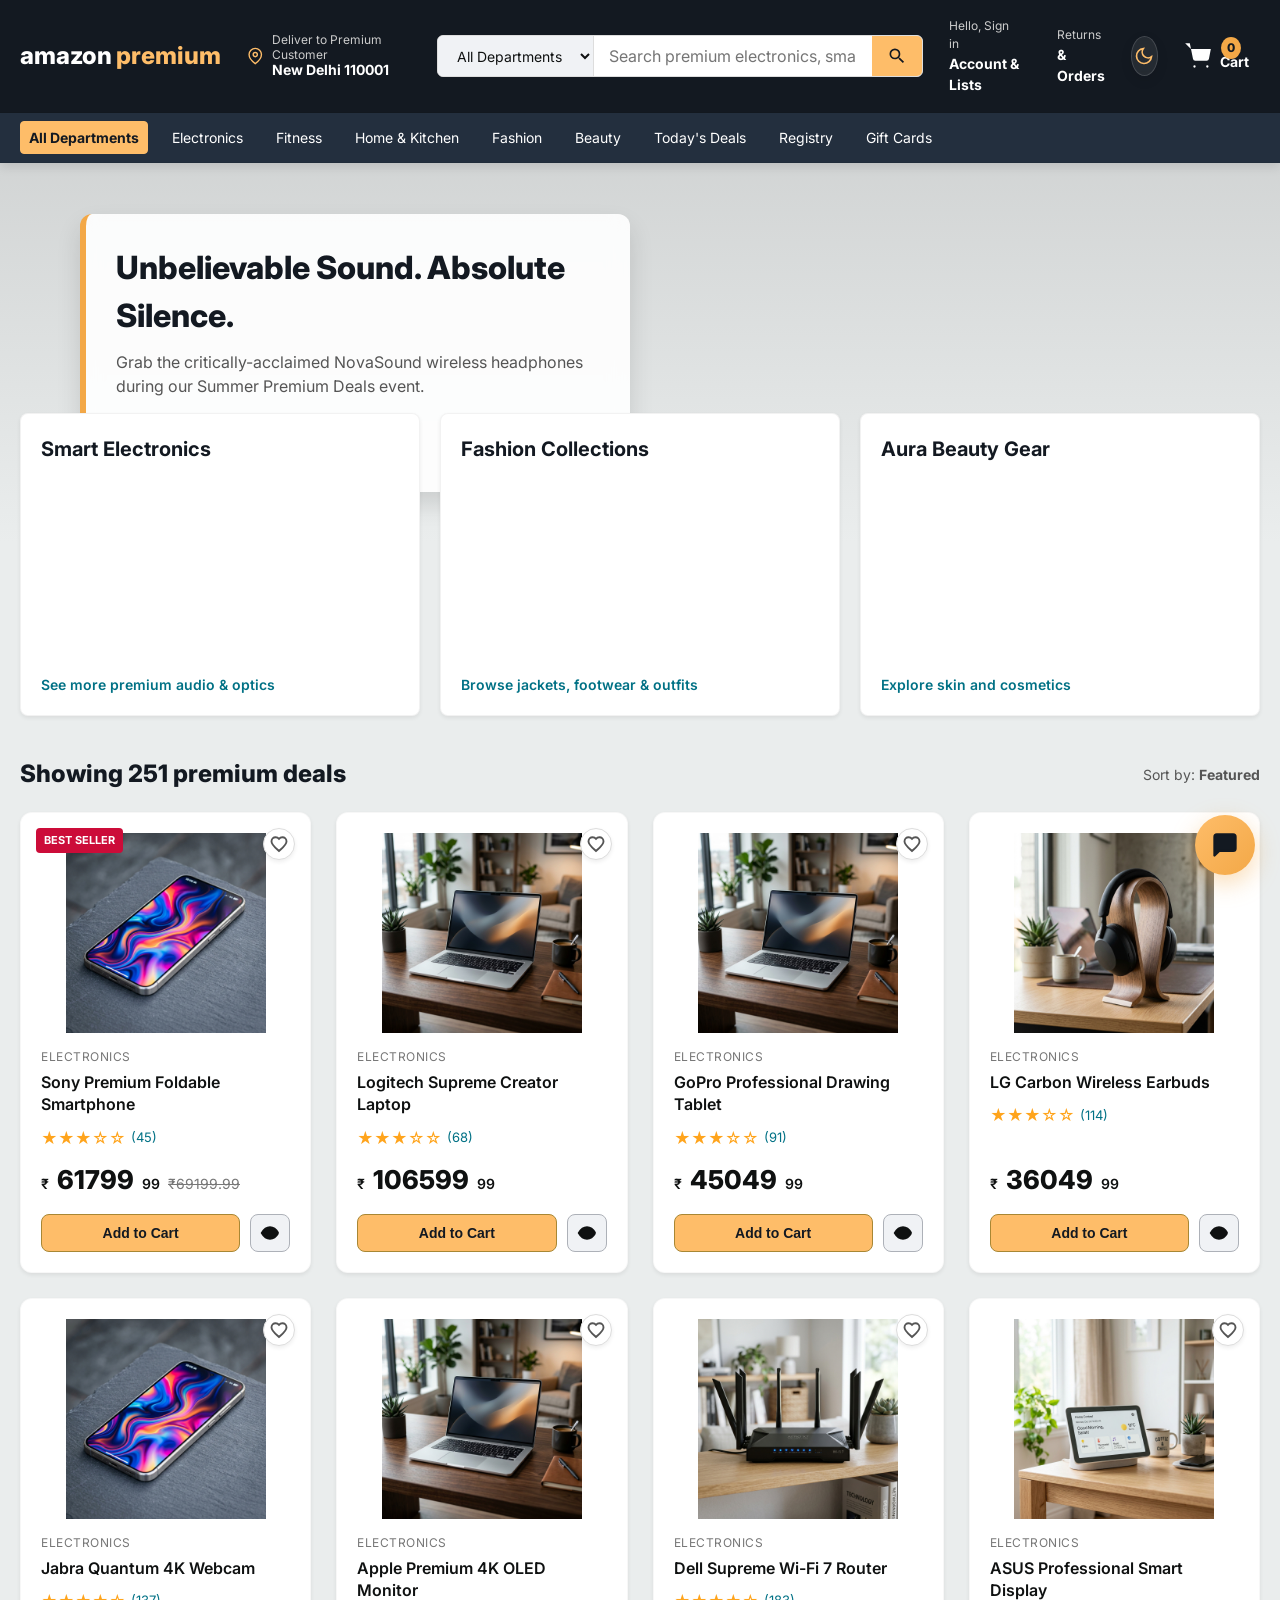
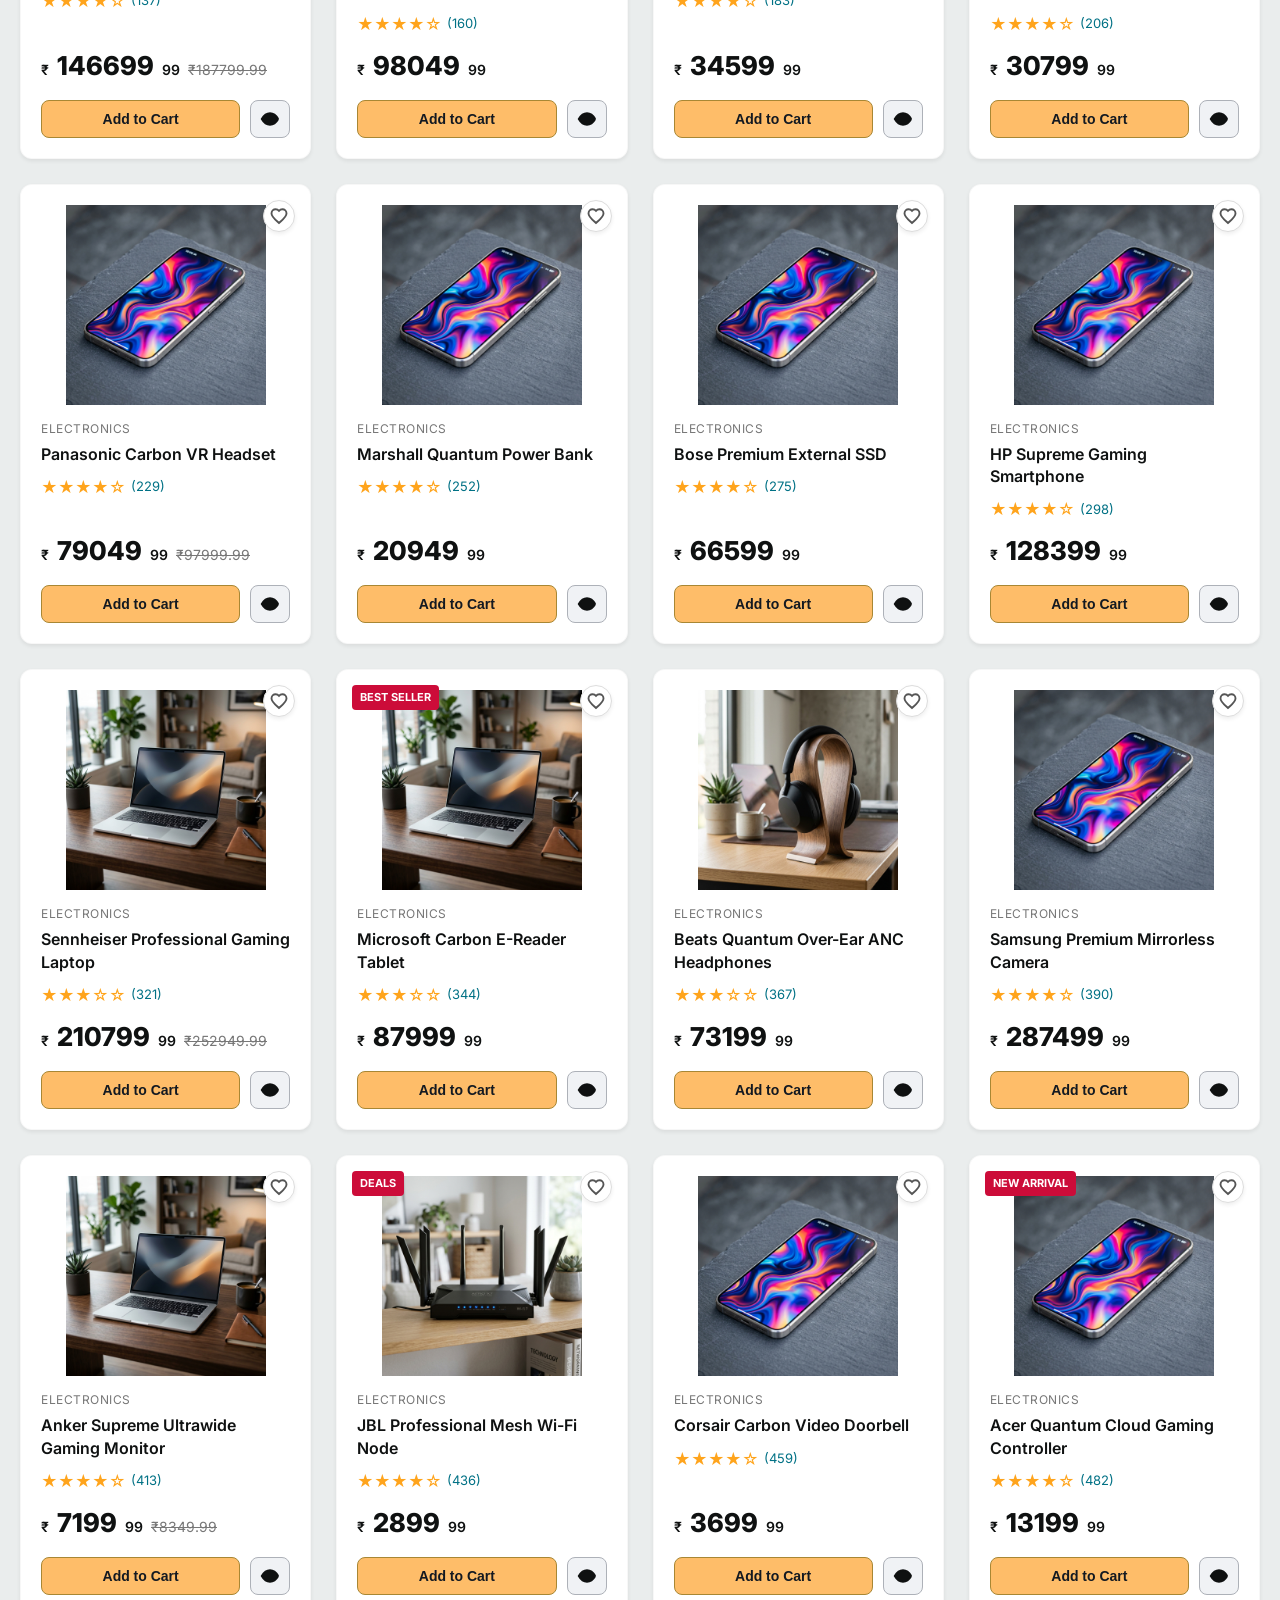
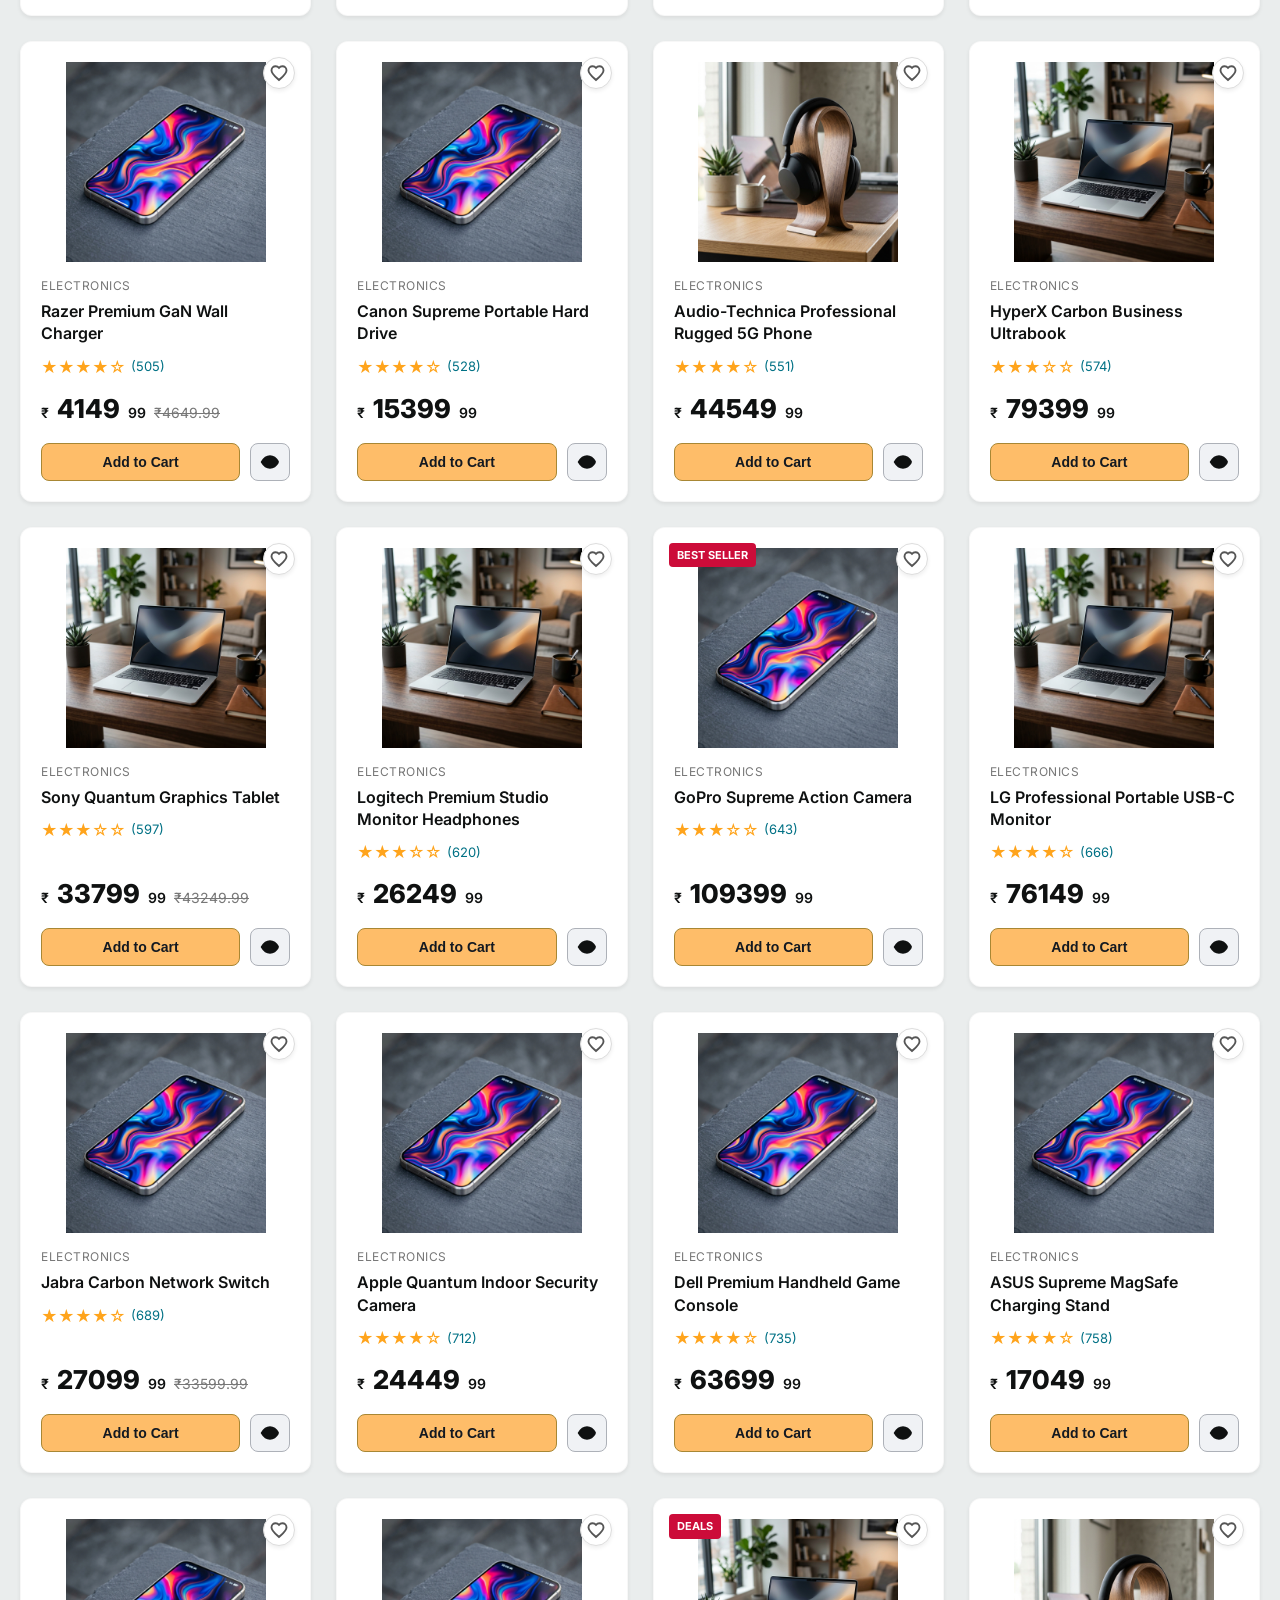
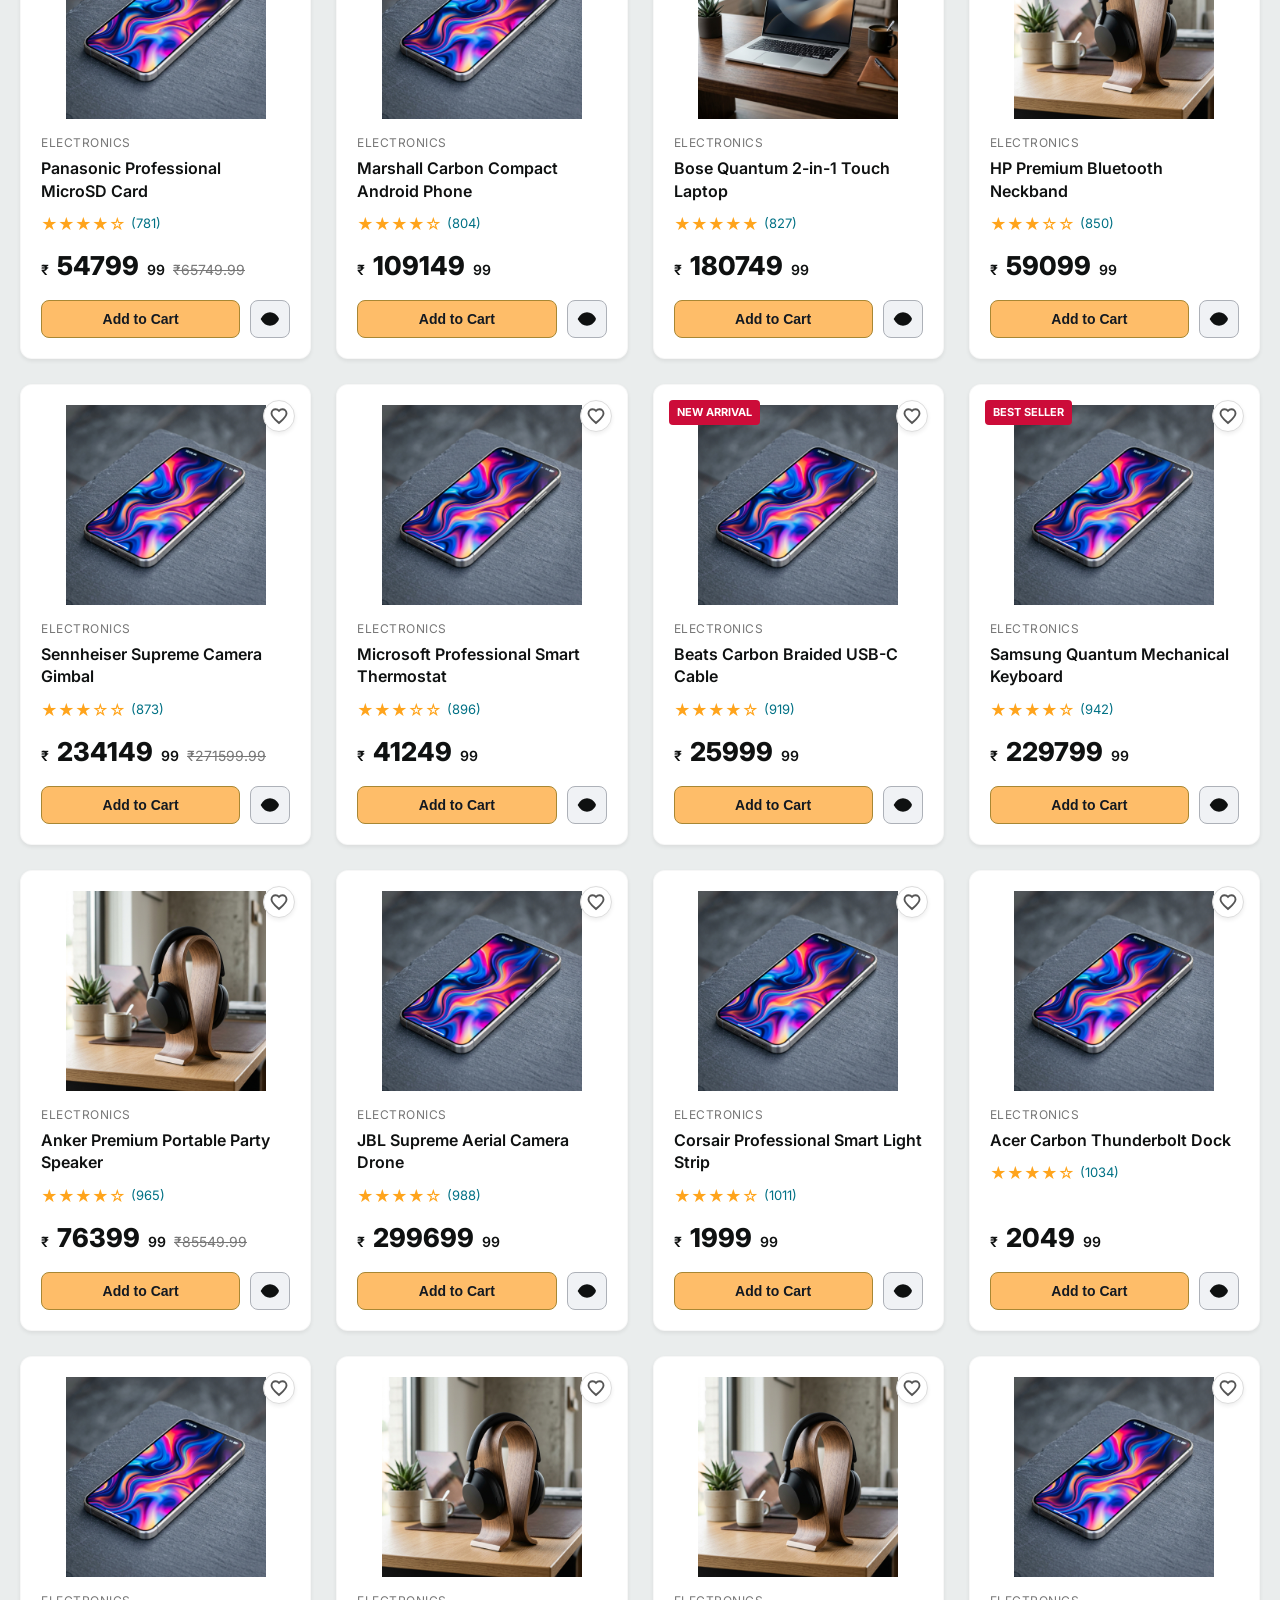
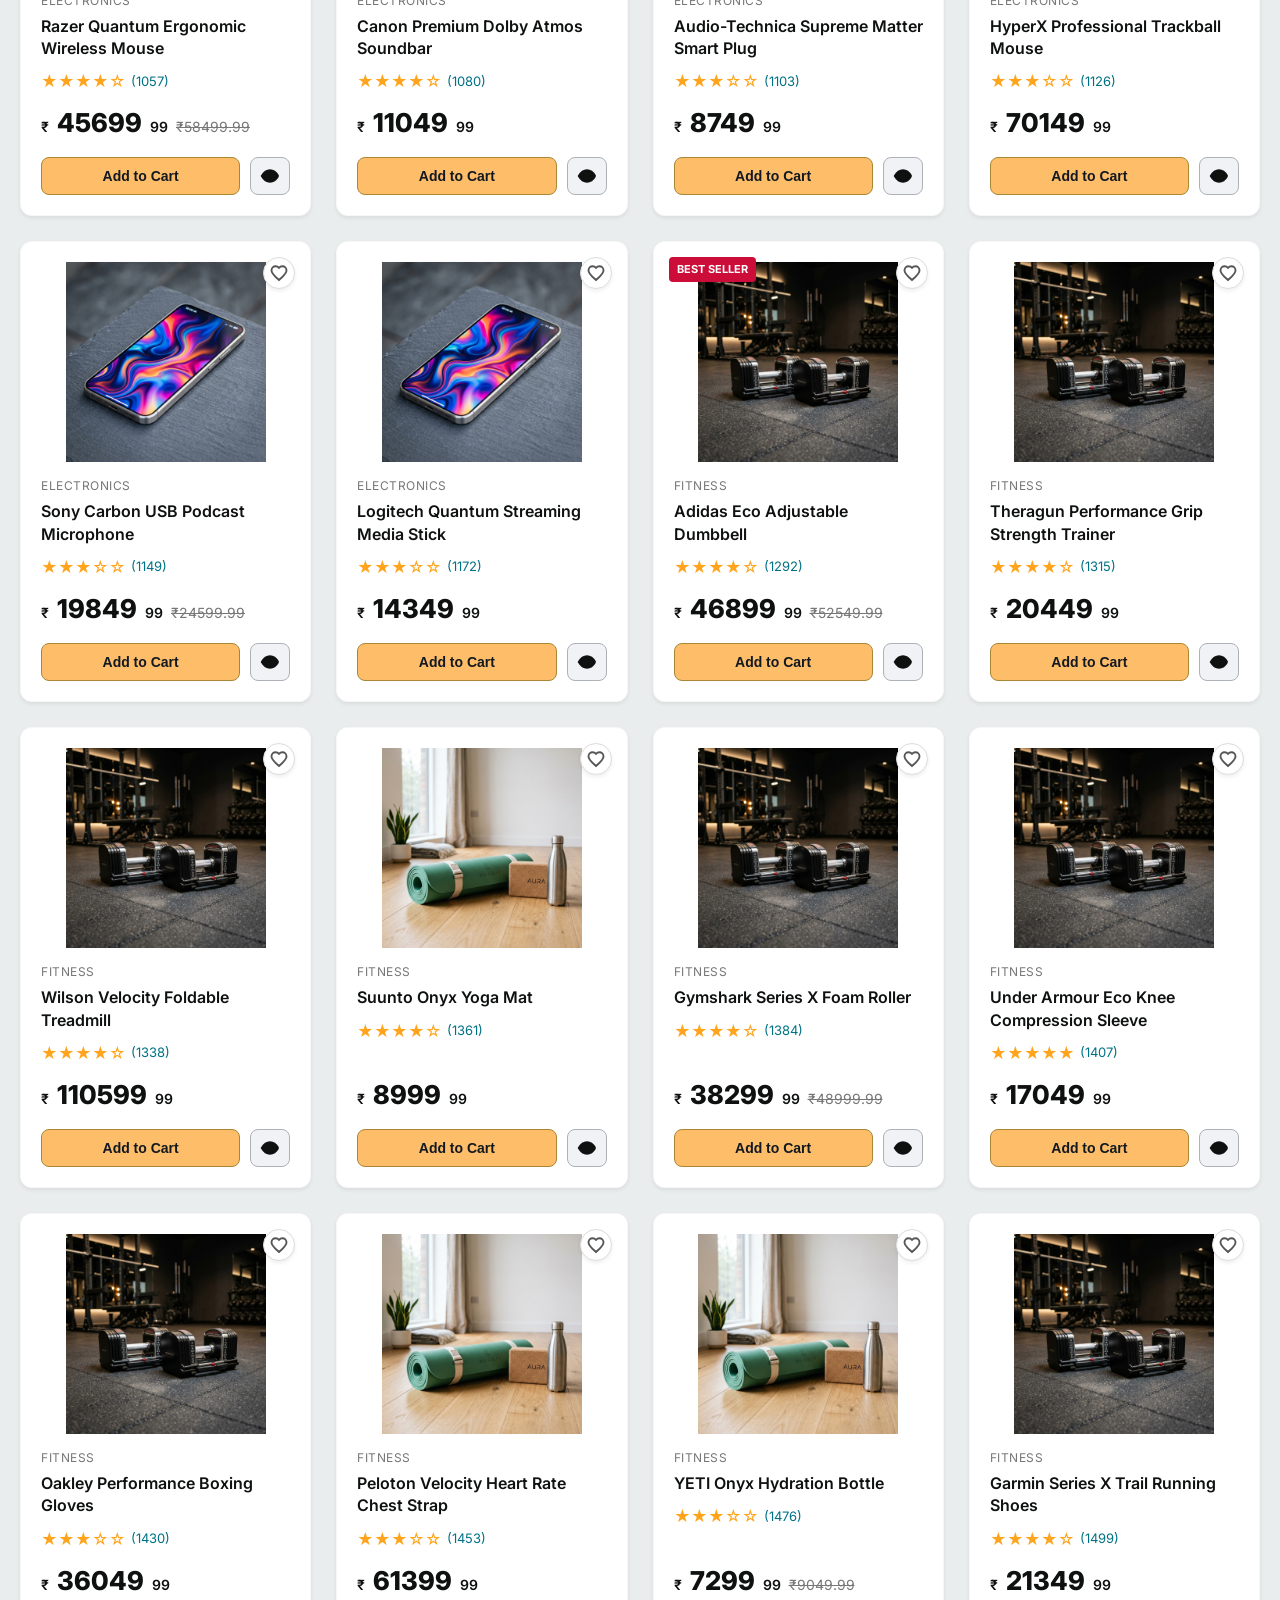
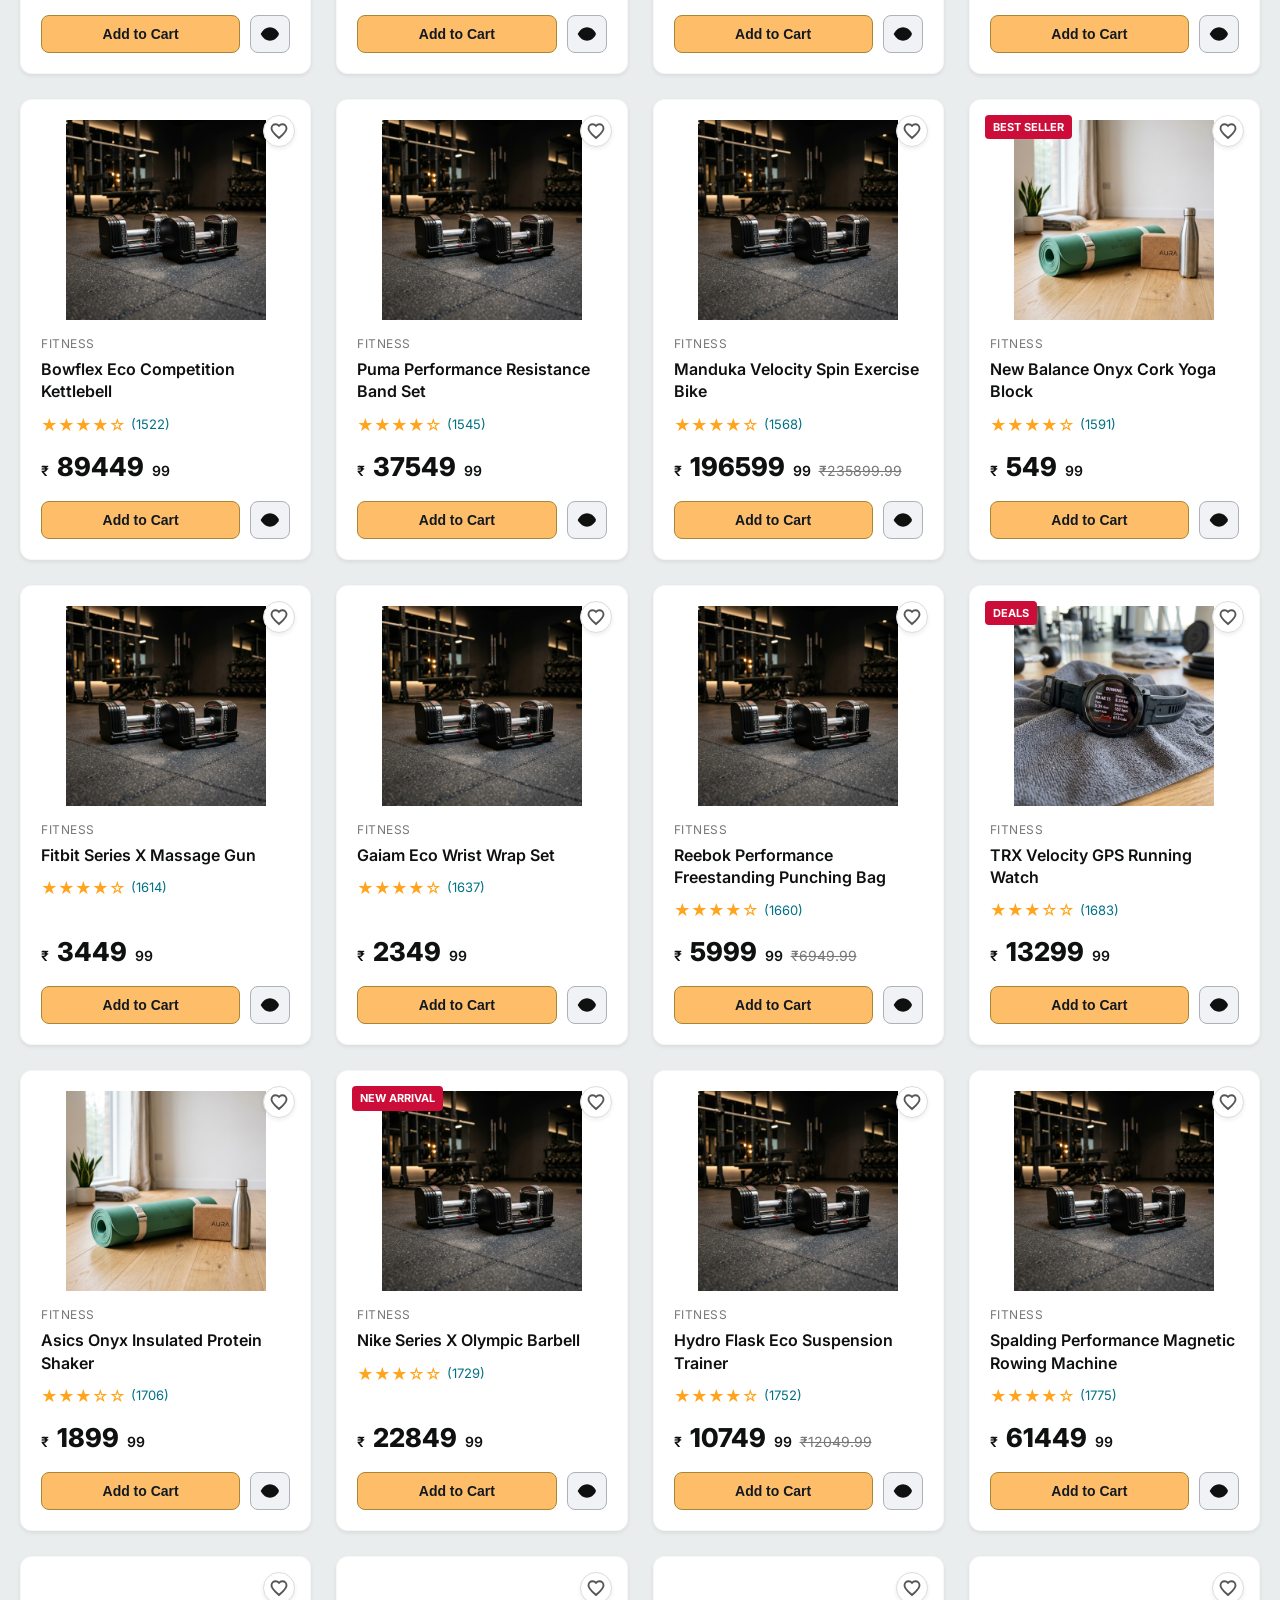
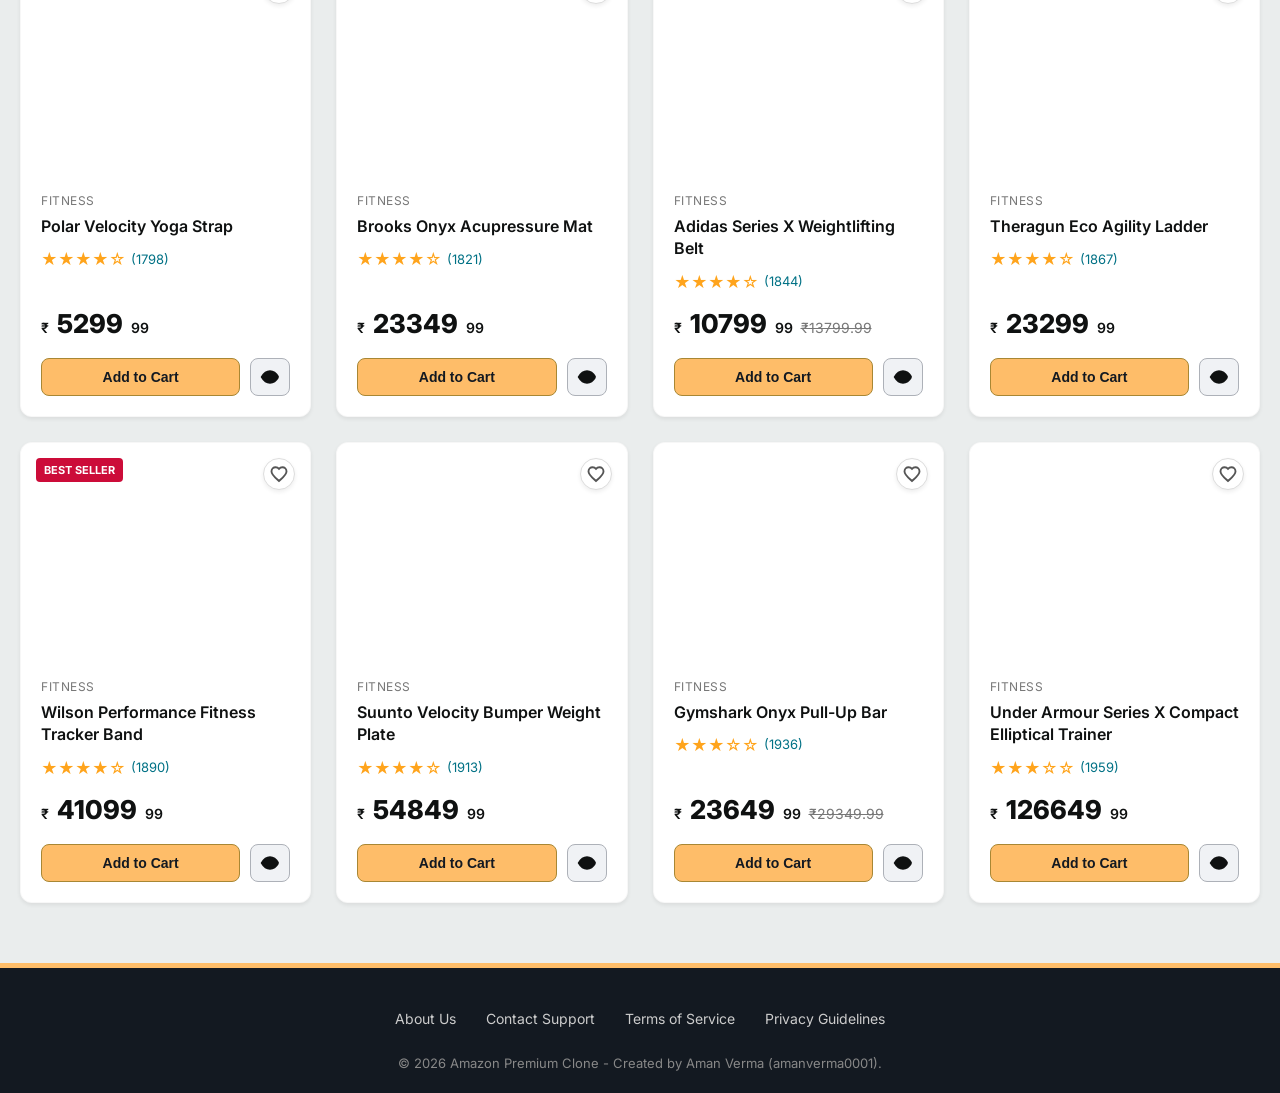
==== commit d21d99f4: "feat: implement interactive premium UI upgrades (autocomplete, Prime mode, checkout validation, GST " ====
--- a/index.html
+++ b/index.html
@@ -42,21 +42,24 @@
       </div>
 
       <!-- Live Search / Category Filters Bar -->
-      <div class="nav-search">
-        <select class="search-select" id="search-dept-select">
-          <option value="All">All Departments</option>
-          <option value="Electronics">Electronics</option>
-          <option value="Fitness">Fitness</option>
-          <option value="Home & Kitchen">Home & Kitchen</option>
-          <option value="Fashion">Fashion</option>
-          <option value="Beauty">Beauty</option>
-        </select>
-        <input type="text" class="search-input" placeholder="Search premium electronics, smart home, fitness gear..." id="search-input-field">
-        <button class="search-btn" id="search-submit-btn">
-          <svg viewBox="0 0 24 24">
-            <path d="M15.5 14h-.79l-.28-.27A6.471 6.471 0 0 0 16 9.5 6.5 6.5 0 1 0 9.5 16c1.61 0 3.09-.59 4.23-1.57l.27.28v.79l5 4.99L20.49 19l-4.99-5zm-6 0C7.01 14 5 11.99 5 9.5S7.01 5 9.5 5 14 7.01 14 9.5 11.99 14 9.5 14z"/>
-          </svg>
-        </button>
+      <div class="nav-search-container">
+        <div class="nav-search">
+          <select class="search-select" id="search-dept-select">
+            <option value="All">All Departments</option>
+            <option value="Electronics">Electronics</option>
+            <option value="Fitness">Fitness</option>
+            <option value="Home & Kitchen">Home & Kitchen</option>
+            <option value="Fashion">Fashion</option>
+            <option value="Beauty">Beauty</option>
+          </select>
+          <input type="text" class="search-input" placeholder="Search premium electronics, smart home, fitness gear..." id="search-input-field" autocomplete="off">
+          <button class="search-btn" id="search-submit-btn">
+            <svg viewBox="0 0 24 24">
+              <path d="M15.5 14h-.79l-.28-.27A6.471 6.471 0 0 0 16 9.5 6.5 6.5 0 1 0 9.5 16c1.61 0 3.09-.59 4.23-1.57l.27.28v.79l5 4.99L20.49 19l-4.99-5zm-6 0C7.01 14 5 11.99 5 9.5S7.01 5 9.5 5 14 7.01 14 9.5 11.99 14 9.5 14z"/>
+            </svg>
+          </button>
+        </div>
+        <div class="search-autocomplete-panel" id="search-autocomplete-dropdown"></div>
       </div>
 
       <!-- Right Header Actions -->
@@ -296,15 +299,41 @@
         <h3>Shopping Cart</h3>
         <button class="close-drawer-btn" onclick="toggleCartDrawer(false)">&times;</button>
       </div>
+      <div class="cart-delivery-progress" id="cart-delivery-progress-section">
+        <div class="progress-text" id="cart-delivery-progress-text">Add ₹1,500.00 more to qualify for FREE delivery!</div>
+        <div class="progress-bar-bg">
+          <div class="progress-bar-fill" id="cart-delivery-progress-bar"></div>
+        </div>
+      </div>
       <div class="cart-items-list" id="cart-items-list">
         <!-- Injected dynamically -->
       </div>
-      <div class="cart-footer">
-        <div class="cart-total-row">
+      <div class="cart-promo-box">
+        <input type="text" class="promo-input" id="cart-promo-input" placeholder="Promo Code (WELCOME10 / PRIME20)">
+        <button class="promo-btn" onclick="applyCartPromoCode()">Apply</button>
+      </div>
+      <div class="cart-footer" style="padding-top: 10px;">
+        <div class="invoice-row">
           <span>Subtotal:</span>
+          <span id="invoice-subtotal">₹0.00</span>
+        </div>
+        <div class="invoice-row">
+          <span>Delivery Fee:</span>
+          <span id="invoice-delivery">₹99.00</span>
+        </div>
+        <div class="invoice-row" id="invoice-discount-row" style="display: none; color: #2e7d32;">
+          <span>Promo Discount:</span>
+          <span id="invoice-discount">-₹0.00</span>
+        </div>
+        <div class="invoice-row">
+          <span>Simulated GST (18%):</span>
+          <span id="invoice-tax">₹0.00</span>
+        </div>
+        <div class="invoice-row total-amount">
+          <span>Order Total:</span>
           <span id="cart-subtotal">₹0.00</span>
         </div>
-        <button class="cart-checkout-btn" onclick="openCheckout()">Proceed to Checkout</button>
+        <button class="cart-checkout-btn" onclick="openCheckout()" style="margin-top: 10px;">Proceed to Checkout</button>
       </div>
     </div>
   </div>
@@ -402,39 +431,169 @@
         <!-- Step 1: Shipping Address -->
         <div class="checkout-pane active" id="checkout-step-1">
           <h3>Shipping Destination</h3>
-          <div class="form-group">
-            <label for="shipping-name">Full Name</label>
-            <input type="text" id="shipping-name" class="form-control" placeholder="Enter recipient's full name" value="John Doe">
-          </div>
-          <div class="form-group">
-            <label for="shipping-address">Delivery Address</label>
-            <input type="text" id="shipping-address" class="form-control" placeholder="Street Address, City, Pincode" value="742 Evergreen Terrace, New Delhi, 110001">
-          </div>
-          <div class="form-group">
-            <label for="shipping-phone">Phone Number</label>
-            <input type="text" id="shipping-phone" class="form-control" placeholder="Mobile contact number" value="+91 98765 43210">
+          <p style="font-size: 13px; color: #666; margin-bottom: 12px;">Select a saved address or enter a new one:</p>
+          <div class="address-cards-grid">
+            <div class="address-select-card active" id="addr-card-home" onclick="selectCheckoutAddress('home')">
+              <input type="radio" name="checkout-addr-radio" id="addr-radio-home" checked>
+              <div class="address-card-title">Home (Default)</div>
+              <div class="address-card-body">
+                <strong>John Doe</strong><br>
+                742 Evergreen Terrace<br>
+                New Delhi, 110001<br>
+                Phone: +91 98765 43210
+              </div>
+            </div>
+            <div class="address-select-card" id="addr-card-work" onclick="selectCheckoutAddress('work')">
+              <input type="radio" name="checkout-addr-radio" id="addr-radio-work">
+              <div class="address-card-title">Office / Work</div>
+              <div class="address-card-body">
+                <strong>John Doe (TechCorp)</strong><br>
+                Building 4B, Cyber City<br>
+                Gurugram, 122002<br>
+                Phone: +91 98765 99999
+              </div>
+            </div>
+          </div>
+          
+          <div style="border-top: 1px solid var(--border-color); padding-top: 15px; margin-top: 15px;">
+            <label style="display: flex; align-items: center; gap: 8px; font-size: 14px; font-weight: 600; cursor: pointer; margin-bottom: 10px;">
+              <input type="checkbox" id="checkout-custom-addr-toggle" onclick="toggleCustomAddressForm()">
+              Ship to a different address
+            </label>
+            
+            <div id="checkout-custom-address-form" style="display: none; transition: all 0.3s ease;">
+              <div class="form-group">
+                <label for="shipping-name">Full Name</label>
+                <input type="text" id="shipping-name" class="form-control" placeholder="Enter recipient's full name" value="John Doe">
+              </div>
+              <div class="form-group">
+                <label for="shipping-address">Delivery Address</label>
+                <input type="text" id="shipping-address" class="form-control" placeholder="Street Address, City, Pincode" value="742 Evergreen Terrace, New Delhi, 110001">
+              </div>
+              <div class="form-group">
+                <label for="shipping-phone">Phone Number</label>
+                <input type="text" id="shipping-phone" class="form-control" placeholder="Mobile contact number" value="+91 98765 43210">
+              </div>
+            </div>
           </div>
         </div>
 
         <!-- Step 2: Payment Gateway -->
         <div class="checkout-pane" id="checkout-step-2">
-          <h3>Payment Information</h3>
-          <div class="form-group">
-            <label for="card-name">Name on Card</label>
-            <input type="text" id="card-name" class="form-control" placeholder="Name exact to card" value="John Doe">
-          </div>
-          <div class="form-group">
-            <label for="card-number">Card Number</label>
-            <input type="text" id="card-number" class="form-control" placeholder="1111-2222-3333-4444" value="4111222233334444">
-          </div>
-          <div style="display: grid; grid-template-columns: 1fr 1fr; gap: 15px;">
+          <h3>Payment Method</h3>
+          <div class="checkout-payment-methods">
+            <button class="pay-tab-btn active" id="pay-btn-card" onclick="switchPaymentMethod('card')">💳 Credit Card</button>
+            <button class="pay-tab-btn" id="pay-btn-upi" onclick="switchPaymentMethod('upi')">📱 UPI / QR Scan</button>
+            <button class="pay-tab-btn" id="pay-btn-wallet" onclick="switchPaymentMethod('wallet')">🪙 Premium Wallet</button>
+          </div>
+
+          <!-- PANE: CARD -->
+          <div class="payment-pane active" id="pay-pane-card">
+            <!-- 3D Card Visualizer -->
+            <div class="credit-card-3d-wrapper">
+              <div class="credit-card-3d" id="visual-credit-card">
+                <!-- Front -->
+                <div class="card-face front">
+                  <div style="display: flex; justify-content: space-between; align-items: center;">
+                    <div class="card-chip"></div>
+                    <div class="card-logo" id="visual-card-logo">VISA</div>
+                  </div>
+                  <div class="card-number-display" id="visual-card-number">•••• •••• •••• ••••</div>
+                  <div class="card-info-row">
+                    <div>
+                      <span style="font-size: 8px; opacity: 0.6; display: block;">Card Holder</span>
+                      <strong id="visual-card-holder">JOHN DOE</strong>
+                    </div>
+                    <div style="text-align: right;">
+                      <span style="font-size: 8px; opacity: 0.6; display: block;">Expires</span>
+                      <strong id="visual-card-expiry">12/28</strong>
+                    </div>
+                  </div>
+                </div>
+                <!-- Back -->
+                <div class="card-face back">
+                  <div class="card-magnetic-strip"></div>
+                  <div class="card-signature-area">
+                    <span id="visual-card-cvv">•••</span>
+                  </div>
+                  <div style="padding: 10px 15px; font-size: 8px; opacity: 0.5; text-align: center;">
+                    This is a simulated transaction. No actual charges will be processed.
+                  </div>
+                </div>
+              </div>
+            </div>
+
             <div class="form-group">
-              <label for="card-expiry">Expiry Date</label>
-              <input type="text" id="card-expiry" class="form-control" placeholder="MM/YY" value="12/28">
+              <label for="card-name">Name on Card</label>
+              <input type="text" id="card-name" class="form-control" placeholder="Name exact to card" value="John Doe" oninput="updateVisualCard()">
             </div>
             <div class="form-group">
-              <label for="card-cvv">CVV</label>
-              <input type="password" id="card-cvv" class="form-control" placeholder="123" value="999">
+              <label for="card-number">Card Number</label>
+              <input type="text" id="card-number" class="form-control" placeholder="1111-2222-3333-4444" value="4111222233334444" maxlength="19" oninput="updateVisualCard()">
+            </div>
+            <div style="display: grid; grid-template-columns: 1fr 1fr; gap: 15px;">
+              <div class="form-group">
+                <label for="card-expiry">Expiry Date</label>
+                <input type="text" id="card-expiry" class="form-control" placeholder="MM/YY" value="12/28" maxlength="5" oninput="updateVisualCard()">
+              </div>
+              <div class="form-group">
+                <label for="card-cvv">CVV</label>
+                <input type="password" id="card-cvv" class="form-control" placeholder="123" value="999" maxlength="3" onfocus="flipVisualCard(true)" onblur="flipVisualCard(false)" oninput="updateVisualCard()">
+              </div>
+            </div>
+          </div>
+
+          <!-- PANE: UPI -->
+          <div class="payment-pane" id="pay-pane-upi">
+            <div class="upi-qr-container">
+              <p style="font-size: 14px; margin-bottom: 15px;">Scan this simulated QR code with any UPI app to make the payment:</p>
+              <div class="upi-qr-mockup">
+                <svg width="100%" height="100%" viewBox="0 0 100 100">
+                  <rect width="100" height="100" fill="white" />
+                  <rect x="5" y="5" width="25" height="25" fill="black" />
+                  <rect x="9" y="9" width="17" height="17" fill="white" />
+                  <rect x="13" y="13" width="9" height="9" fill="black" />
+                  <rect x="70" y="5" width="25" height="25" fill="black" />
+                  <rect x="74" y="9" width="17" height="17" fill="white" />
+                  <rect x="78" y="13" width="9" height="9" fill="black" />
+                  <rect x="5" y="70" width="25" height="25" fill="black" />
+                  <rect x="9" y="74" width="17" height="17" fill="white" />
+                  <rect x="13" y="78" width="9" height="9" fill="black" />
+                  <rect x="35" y="10" width="10" height="5" fill="black" />
+                  <rect x="40" y="20" width="5" height="10" fill="black" />
+                  <rect x="55" y="5" width="5" height="25" fill="black" />
+                  <rect x="45" y="15" width="8" height="3" fill="black" />
+                  <rect x="10" y="35" width="20" height="5" fill="black" />
+                  <rect x="15" y="45" width="5" height="15" fill="black" />
+                  <rect x="35" y="35" width="15" height="15" fill="black" />
+                  <rect x="40" y="40" width="5" height="5" fill="white" />
+                  <rect x="55" y="35" width="10" height="10" fill="black" />
+                  <rect x="75" y="35" width="15" height="5" fill="black" />
+                  <rect x="80" y="45" width="5" height="10" fill="black" />
+                  <rect x="70" y="55" width="15" height="15" fill="black" />
+                  <rect x="75" y="60" width="5" height="5" fill="white" />
+                  <rect x="35" y="60" width="5" height="10" fill="black" />
+                  <rect x="45" y="55" width="10" height="5" fill="black" />
+                  <rect x="50" y="70" width="15" height="15" fill="black" />
+                  <rect x="55" y="75" width="5" height="5" fill="white" />
+                  <rect x="35" y="80" width="10" height="10" fill="black" />
+                  <rect x="10" y="65" width="5" height="5" fill="black" />
+                </svg>
+              </div>
+              <div class="upi-status-indicator" id="upi-status-label">Waiting for scan...</div>
+              <button class="btn-primary" style="margin-top: 15px; padding: 8px 16px;" onclick="simulateUpiScan()">Simulate Scan Approval</button>
+            </div>
+          </div>
+
+          <!-- PANE: WALLET -->
+          <div class="payment-pane" id="pay-pane-wallet">
+            <div style="padding: 15px; border: 1px solid var(--border-color); border-radius: 8px; background: var(--btn-secondary-bg); text-align: center; margin-top: 20px;">
+              <h4 style="margin-bottom: 10px; color: var(--amazon-text);">Redeem from Premium Wallet</h4>
+              <p style="font-size: 15px; margin-bottom: 8px;">Available Balance: <strong style="font-size: 18px; color: #2e7d32;" id="checkout-wallet-bal">₹0.00</strong></p>
+              <p style="font-size: 13px; color: #666; margin-bottom: 15px;" id="checkout-wallet-status-msg">Your balance is ready to pay for this transaction.</p>
+              <div id="checkout-wallet-insufficient-msg" style="display: none; color: #c62828; font-weight: bold; margin-bottom: 15px;">
+                ⚠️ Insufficient balance! Please claim more Gift Cards first.
+              </div>
             </div>
           </div>
         </div>
@@ -509,6 +668,9 @@
     </div>
   </div>
 
+  <div class="toast-container" id="toast-container"></div>
+
+  <script src="image.js"></script>
   <script src="app.js?v=10"></script>
   <script src="floating_widget.js"></script>
 </body>
--- a/styles.css
+++ b/styles.css
@@ -159,10 +159,17 @@
 }
 
 /* Search bar */
-.nav-search {
-  display: flex;
+.nav-search-container {
+  position: relative;
   flex: 1;
   max-width: 800px;
+  display: flex;
+  flex-direction: column;
+}
+
+.nav-search {
+  display: flex;
+  width: 100%;
   height: 42px;
   border-radius: 6px;
   overflow: hidden;
@@ -2131,3 +2138,684 @@
     height: 460px;
   }
 }
+
+/* ================= UPGRADED PREMIUM CSS ADDITIONS ================= */
+
+/* Toast Notification System */
+.toast-container {
+  position: fixed;
+  bottom: 25px;
+  right: 25px;
+  display: flex;
+  flex-direction: column;
+  gap: 12px;
+  z-index: 10000;
+  max-width: 350px;
+}
+
+.toast {
+  background: var(--card-bg);
+  border: 1px solid var(--border-color);
+  border-left: 5px solid var(--amazon-accent);
+  color: var(--amazon-text);
+  padding: 15px 20px;
+  border-radius: 8px;
+  box-shadow: var(--shadow-premium);
+  display: flex;
+  align-items: center;
+  gap: 12px;
+  transform: translateX(120%);
+  animation: slideInToast 0.3s cubic-bezier(0.25, 0.8, 0.25, 1) forwards;
+  position: relative;
+  overflow: hidden;
+  backdrop-filter: blur(10px);
+}
+
+.toast.success {
+  border-left-color: #2e7d32;
+}
+
+.toast.error {
+  border-left-color: #c62828;
+}
+
+.toast.info {
+  border-left-color: #0277bd;
+}
+
+.toast.prime {
+  border-left-color: #d4af37;
+  background: linear-gradient(135deg, var(--card-bg) 0%, rgba(212, 175, 55, 0.05) 100%);
+  border-right: 1px solid rgba(212, 175, 55, 0.2);
+  border-top: 1px solid rgba(212, 175, 55, 0.2);
+  border-bottom: 1px solid rgba(212, 175, 55, 0.2);
+}
+
+.toast-content {
+  font-size: 14px;
+  font-weight: 500;
+  flex: 1;
+}
+
+.toast-close {
+  background: none;
+  border: none;
+  font-size: 18px;
+  cursor: pointer;
+  color: #888;
+  padding: 0;
+  line-height: 1;
+}
+
+.toast-progress {
+  position: absolute;
+  bottom: 0;
+  left: 0;
+  height: 3px;
+  width: 100%;
+  background-color: var(--border-color);
+}
+
+.toast-progress-fill {
+  height: 100%;
+  width: 100%;
+  background-color: var(--amazon-accent);
+  transform-origin: left;
+  animation: shrinkProgress 4s linear forwards;
+}
+
+.toast.success .toast-progress-fill { background-color: #2e7d32; }
+.toast.error .toast-progress-fill { background-color: #c62828; }
+.toast.info .toast-progress-fill { background-color: #0277bd; }
+.toast.prime .toast-progress-fill { background-color: #d4af37; }
+
+@keyframes slideInToast {
+  to { transform: translateX(0); }
+}
+
+@keyframes shrinkProgress {
+  from { transform: scaleX(1); }
+  to { transform: scaleX(0); }
+}
+
+/* Search Autocomplete Dropdown */
+.search-autocomplete-panel {
+  position: absolute;
+  top: 100%;
+  left: 0;
+  width: 100%;
+  background: var(--card-bg);
+  border: 1px solid var(--border-color);
+  border-top: none;
+  border-bottom-left-radius: 8px;
+  border-bottom-right-radius: 8px;
+  box-shadow: var(--shadow-premium);
+  display: none;
+  flex-direction: column;
+  z-index: 1001;
+  max-height: 400px;
+  overflow-y: auto;
+  backdrop-filter: blur(12px);
+}
+
+.search-autocomplete-panel.active {
+  display: flex;
+}
+
+.autocomplete-section {
+  padding: 10px 0;
+  border-bottom: 1px solid var(--border-color);
+}
+
+.autocomplete-section:last-child {
+  border-bottom: none;
+}
+
+.autocomplete-title {
+  font-size: 11px;
+  font-weight: 700;
+  color: #777;
+  text-transform: uppercase;
+  letter-spacing: 0.5px;
+  padding: 5px 15px;
+}
+
+.autocomplete-item {
+  display: flex;
+  align-items: center;
+  padding: 8px 15px;
+  cursor: pointer;
+  gap: 12px;
+  transition: var(--transition-smooth);
+  color: var(--amazon-text);
+  text-decoration: none;
+}
+
+.autocomplete-item:hover {
+  background-color: var(--btn-secondary-bg);
+}
+
+.autocomplete-item svg {
+  width: 16px;
+  height: 16px;
+  fill: #888;
+}
+
+.autocomplete-item.product-match {
+  font-weight: 500;
+}
+
+.autocomplete-item.product-match img {
+  width: 32px;
+  height: 32px;
+  object-fit: contain;
+  background: white;
+  border-radius: 4px;
+  padding: 2px;
+  border: 1px solid var(--border-color);
+}
+
+.autocomplete-item-text {
+  flex: 1;
+  font-size: 14px;
+  white-space: nowrap;
+  overflow: hidden;
+  text-overflow: ellipsis;
+}
+
+.autocomplete-item-category {
+  font-size: 11px;
+  color: #777;
+  background: var(--btn-secondary-bg);
+  padding: 2px 6px;
+  border-radius: 4px;
+  font-weight: 600;
+}
+
+/* Gold Prime Mode Theme */
+.prime-active header .brand-logo {
+  color: #ffffff;
+  text-shadow: 0 0 8px rgba(212, 175, 55, 0.4);
+}
+
+.prime-active header .brand-logo span {
+  color: #d4af37;
+  background: linear-gradient(90deg, #d4af37, #f3e5ab, #d4af37);
+  -webkit-background-clip: text;
+  background-clip: text;
+  -webkit-text-fill-color: transparent;
+  animation: shineGold 3s infinite linear;
+  background-size: 200% auto;
+  font-weight: 900;
+}
+
+.prime-badge {
+  display: inline-flex;
+  align-items: center;
+  background: linear-gradient(135deg, #d4af37 0%, #aa7c11 100%);
+  color: #000000;
+  font-weight: 800;
+  font-size: 10px;
+  padding: 2px 6px;
+  border-radius: 4px;
+  margin-left: 6px;
+  text-transform: uppercase;
+  box-shadow: 0 0 5px rgba(212, 175, 55, 0.5);
+  letter-spacing: 0.5px;
+}
+
+/* Gold Sweep animation */
+@keyframes shineGold {
+  0% { background-position: 0% center; }
+  100% { background-position: 200% center; }
+}
+
+.prime-active .nav-main {
+  border-bottom: 2px solid #d4af37;
+  box-shadow: 0 4px 20px rgba(212, 175, 55, 0.15);
+}
+
+.prime-active .nav-sub {
+  border-bottom: 1px solid rgba(212, 175, 55, 0.3);
+}
+
+.prime-active .btn-primary {
+  background: linear-gradient(180deg, #f7dfa5, #f0c14b);
+  border-color: #a88734 #9c7e31 #846a29;
+}
+
+.prime-active .btn-primary:hover {
+  background: linear-gradient(180deg, #f5d78e, #eeb933);
+}
+
+.prime-active .step-indicator.active span {
+  background-color: #d4af37;
+}
+
+.prime-active .step-indicator.completed span {
+  background-color: #aa7c11;
+}
+
+.prime-active .badge-tag {
+  background: linear-gradient(135deg, #d4af37 0%, #aa7c11 100%);
+  color: #000;
+}
+
+/* Delivery Progress Bar inside Cart Drawer */
+.cart-delivery-progress {
+  padding: 15px;
+  background: var(--btn-secondary-bg);
+  border-bottom: 1px solid var(--border-color);
+}
+
+.progress-text {
+  font-size: 13px;
+  margin-bottom: 8px;
+  font-weight: 500;
+}
+
+.progress-bar-bg {
+  height: 8px;
+  background-color: var(--border-color);
+  border-radius: 4px;
+  overflow: hidden;
+}
+
+.progress-bar-fill {
+  height: 100%;
+  background-color: #cc0c39;
+  width: 0%;
+  transition: width 0.4s ease, background-color 0.4s ease;
+}
+
+.progress-bar-fill.eligible {
+  background-color: #2e7d32;
+}
+
+/* Promo Code Box */
+.cart-promo-box {
+  padding: 15px;
+  border-top: 1px solid var(--border-color);
+  display: flex;
+  gap: 10px;
+}
+
+.promo-input {
+  flex: 1;
+  padding: 8px 12px;
+  border: 1px solid var(--border-color);
+  border-radius: 6px;
+  font-size: 14px;
+  background-color: var(--input-bg);
+  color: var(--input-text);
+  outline: none;
+}
+
+.promo-btn {
+  padding: 8px 15px;
+  background-color: var(--amazon-accent);
+  border: 1px solid var(--border-color);
+  border-radius: 6px;
+  font-weight: 700;
+  cursor: pointer;
+  transition: var(--transition-smooth);
+}
+
+.promo-btn:hover {
+  background-color: var(--amazon-accent-hover);
+}
+
+/* Invoice Calculations rows */
+.invoice-row {
+  display: flex;
+  justify-content: space-between;
+  font-size: 14px;
+  color: #555;
+  margin-bottom: 6px;
+}
+
+.dark-theme .invoice-row {
+  color: #bbb;
+}
+
+.invoice-row.total-amount {
+  font-size: 18px;
+  font-weight: 800;
+  color: var(--amazon-text);
+  border-top: 1px dashed var(--border-color);
+  padding-top: 8px;
+  margin-top: 8px;
+}
+
+/* Checkout Enhancements */
+.address-cards-grid {
+  display: grid;
+  grid-template-columns: 1fr 1fr;
+  gap: 15px;
+  margin-bottom: 20px;
+}
+
+.address-select-card {
+  border: 2px solid var(--border-color);
+  border-radius: 8px;
+  padding: 15px;
+  cursor: pointer;
+  transition: var(--transition-smooth);
+  background: var(--card-bg);
+  position: relative;
+}
+
+.address-select-card:hover {
+  border-color: var(--amazon-accent-hover);
+}
+
+.address-select-card.active {
+  border-color: var(--amazon-accent);
+  background: rgba(254, 189, 105, 0.05);
+}
+
+.address-select-card input[type="radio"] {
+  position: absolute;
+  top: 15px;
+  right: 15px;
+  accent-color: var(--amazon-accent);
+}
+
+.address-card-title {
+  font-weight: 700;
+  font-size: 14px;
+  margin-bottom: 5px;
+}
+
+.address-card-body {
+  font-size: 13px;
+  color: #555;
+  line-height: 1.4;
+}
+
+.dark-theme .address-card-body {
+  color: #bbb;
+}
+
+/* Checkout payment selections */
+.checkout-payment-methods {
+  display: flex;
+  gap: 10px;
+  margin-bottom: 20px;
+  border-bottom: 1px solid var(--border-color);
+  padding-bottom: 15px;
+}
+
+.pay-tab-btn {
+  padding: 8px 15px;
+  border: 1px solid var(--border-color);
+  background: var(--btn-secondary-bg);
+  color: var(--amazon-text);
+  border-radius: 6px;
+  cursor: pointer;
+  font-weight: 600;
+  transition: var(--transition-smooth);
+}
+
+.pay-tab-btn.active {
+  background-color: var(--amazon-accent);
+  border-color: var(--amazon-accent);
+  color: var(--amazon-dark);
+}
+
+.payment-pane {
+  display: none;
+}
+
+.payment-pane.active {
+  display: block;
+}
+
+/* 3D card layout */
+.credit-card-3d-wrapper {
+  perspective: 1000px;
+  width: 100%;
+  max-width: 320px;
+  height: 180px;
+  margin: 15px auto 25px auto;
+}
+
+.credit-card-3d {
+  width: 100%;
+  height: 100%;
+  position: relative;
+  transform-style: preserve-3d;
+  transition: transform 0.6s cubic-bezier(0.4, 0, 0.2, 1);
+}
+
+.credit-card-3d.flipped {
+  transform: rotateY(180deg);
+}
+
+.card-face {
+  position: absolute;
+  width: 100%;
+  height: 100%;
+  backface-visibility: hidden;
+  border-radius: 12px;
+  padding: 20px;
+  color: white;
+  display: flex;
+  flex-direction: column;
+  justify-content: space-between;
+  box-shadow: 0 8px 20px rgba(0,0,0,0.25);
+  font-family: monospace;
+}
+
+.card-face.front {
+  background: linear-gradient(135deg, #1e3c72 0%, #2a5298 100%);
+}
+
+.prime-active .card-face.front {
+  background: linear-gradient(135deg, #1f1f1f 0%, #434343 100%);
+  border: 1px solid rgba(212, 175, 55, 0.3);
+}
+
+.card-face.back {
+  background: linear-gradient(135deg, #16222f 0%, #203a43 100%);
+  transform: rotateY(180deg);
+  padding: 20px 0;
+}
+
+.card-chip {
+  width: 40px;
+  height: 30px;
+  background: linear-gradient(135deg, #bf953f 0%, #fcf6ba 50%, #b38728 100%);
+  border-radius: 4px;
+}
+
+.card-logo {
+  font-weight: 800;
+  font-size: 16px;
+  font-style: italic;
+  text-align: right;
+}
+
+.card-number-display {
+  font-size: 18px;
+  letter-spacing: 2px;
+  word-spacing: 4px;
+  margin: 10px 0;
+  text-shadow: 1px 1px 2px rgba(0,0,0,0.5);
+}
+
+.card-info-row {
+  display: flex;
+  justify-content: space-between;
+  font-size: 12px;
+  text-transform: uppercase;
+}
+
+.card-magnetic-strip {
+  width: 100%;
+  height: 35px;
+  background: #111;
+  margin-top: 10px;
+}
+
+.card-signature-area {
+  background: #fff;
+  height: 30px;
+  width: 75%;
+  margin: 15px 0 0 15px;
+  display: flex;
+  align-items: center;
+  justify-content: flex-end;
+  color: #000;
+  font-weight: bold;
+  padding-right: 10px;
+}
+
+/* UPI Pane */
+.upi-qr-container {
+  display: flex;
+  flex-direction: column;
+  align-items: center;
+  padding: 15px;
+  text-align: center;
+}
+
+.upi-qr-mockup {
+  width: 150px;
+  height: 150px;
+  border: 1px solid var(--border-color);
+  padding: 10px;
+  background: white;
+  border-radius: 8px;
+  margin-bottom: 15px;
+}
+
+.upi-status-indicator {
+  display: inline-flex;
+  align-items: center;
+  gap: 8px;
+  font-size: 14px;
+  font-weight: 600;
+  color: #888;
+  margin-top: 5px;
+}
+
+.upi-status-indicator.loading::before {
+  content: '';
+  width: 14px;
+  height: 14px;
+  border: 2px solid #ccc;
+  border-top-color: var(--amazon-accent-hover);
+  border-radius: 50%;
+  animation: messageSpinner 0.8s infinite linear;
+}
+
+.upi-status-indicator.success {
+  color: #2e7d32;
+}
+
+/* Quick View Customer Review Forms */
+.modal-review-section {
+  border-top: 1px solid var(--border-color);
+  padding-top: 20px;
+  margin-top: 25px;
+}
+
+.review-form-container {
+  background: var(--btn-secondary-bg);
+  border: 1px solid var(--border-color);
+  border-radius: 8px;
+  padding: 20px;
+  margin-bottom: 20px;
+}
+
+.star-rating-selector {
+  display: flex;
+  gap: 5px;
+  font-size: 24px;
+  cursor: pointer;
+  margin-bottom: 15px;
+}
+
+.star-rating-selector span {
+  color: #ccc;
+  transition: var(--transition-smooth);
+}
+
+.star-rating-selector span.selected,
+.star-rating-selector span:hover,
+.star-rating-selector span:hover ~ span {
+  color: #ffa41c;
+}
+
+/* Support Chat Inline Product Slider Cards */
+.chat-product-recommendations {
+  display: flex;
+  gap: 10px;
+  overflow-x: auto;
+  padding: 8px 0;
+  margin: 5px 0;
+  max-width: 100%;
+}
+
+.chat-product-mini-card {
+  flex: 0 0 130px;
+  border: 1px solid var(--border-color);
+  border-radius: 6px;
+  background: var(--card-bg);
+  padding: 8px;
+  display: flex;
+  flex-direction: column;
+  align-items: center;
+  text-align: center;
+  box-shadow: var(--shadow-subtle);
+  transition: var(--transition-smooth);
+}
+
+.chat-product-mini-card:hover {
+  transform: translateY(-2px);
+  box-shadow: 0 4px 8px rgba(0,0,0,0.1);
+}
+
+.chat-product-mini-card img {
+  width: 60px;
+  height: 60px;
+  object-fit: contain;
+  margin-bottom: 5px;
+}
+
+.chat-product-mini-title {
+  font-size: 11px;
+  font-weight: 600;
+  line-height: 1.2;
+  margin-bottom: 4px;
+  display: -webkit-box;
+  -webkit-line-clamp: 2;
+  -webkit-box-orient: vertical;
+  overflow: hidden;
+  height: 26px;
+  color: var(--amazon-text);
+}
+
+.chat-product-mini-price {
+  font-size: 11px;
+  font-weight: 700;
+  color: #cc0c39;
+  margin-bottom: 6px;
+}
+
+.chat-product-mini-btn {
+  font-size: 9px;
+  padding: 4px 8px;
+  background-color: var(--amazon-accent);
+  border: 1px solid var(--border-color);
+  border-radius: 4px;
+  cursor: pointer;
+  font-weight: 700;
+  width: 100%;
+}
+
+.chat-product-mini-btn:hover {
+  background-color: var(--amazon-accent-hover);
+}
+
